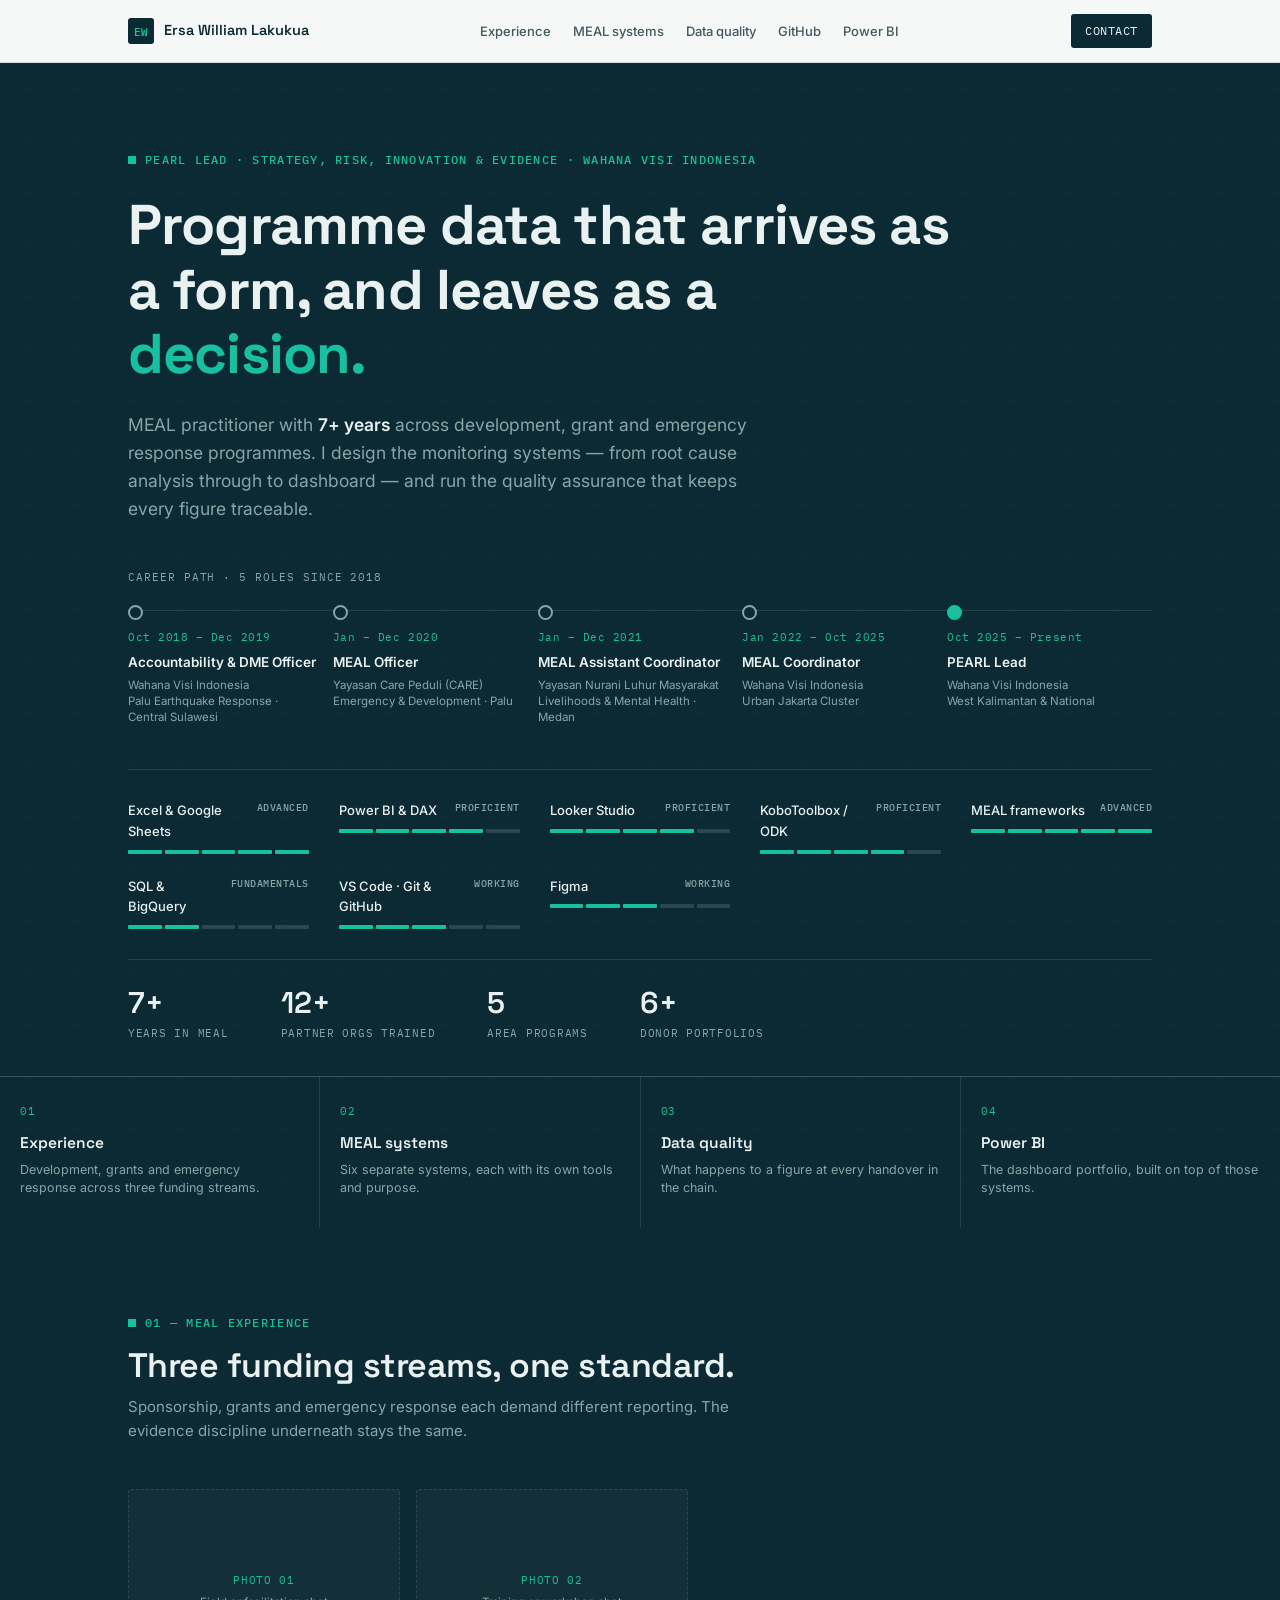
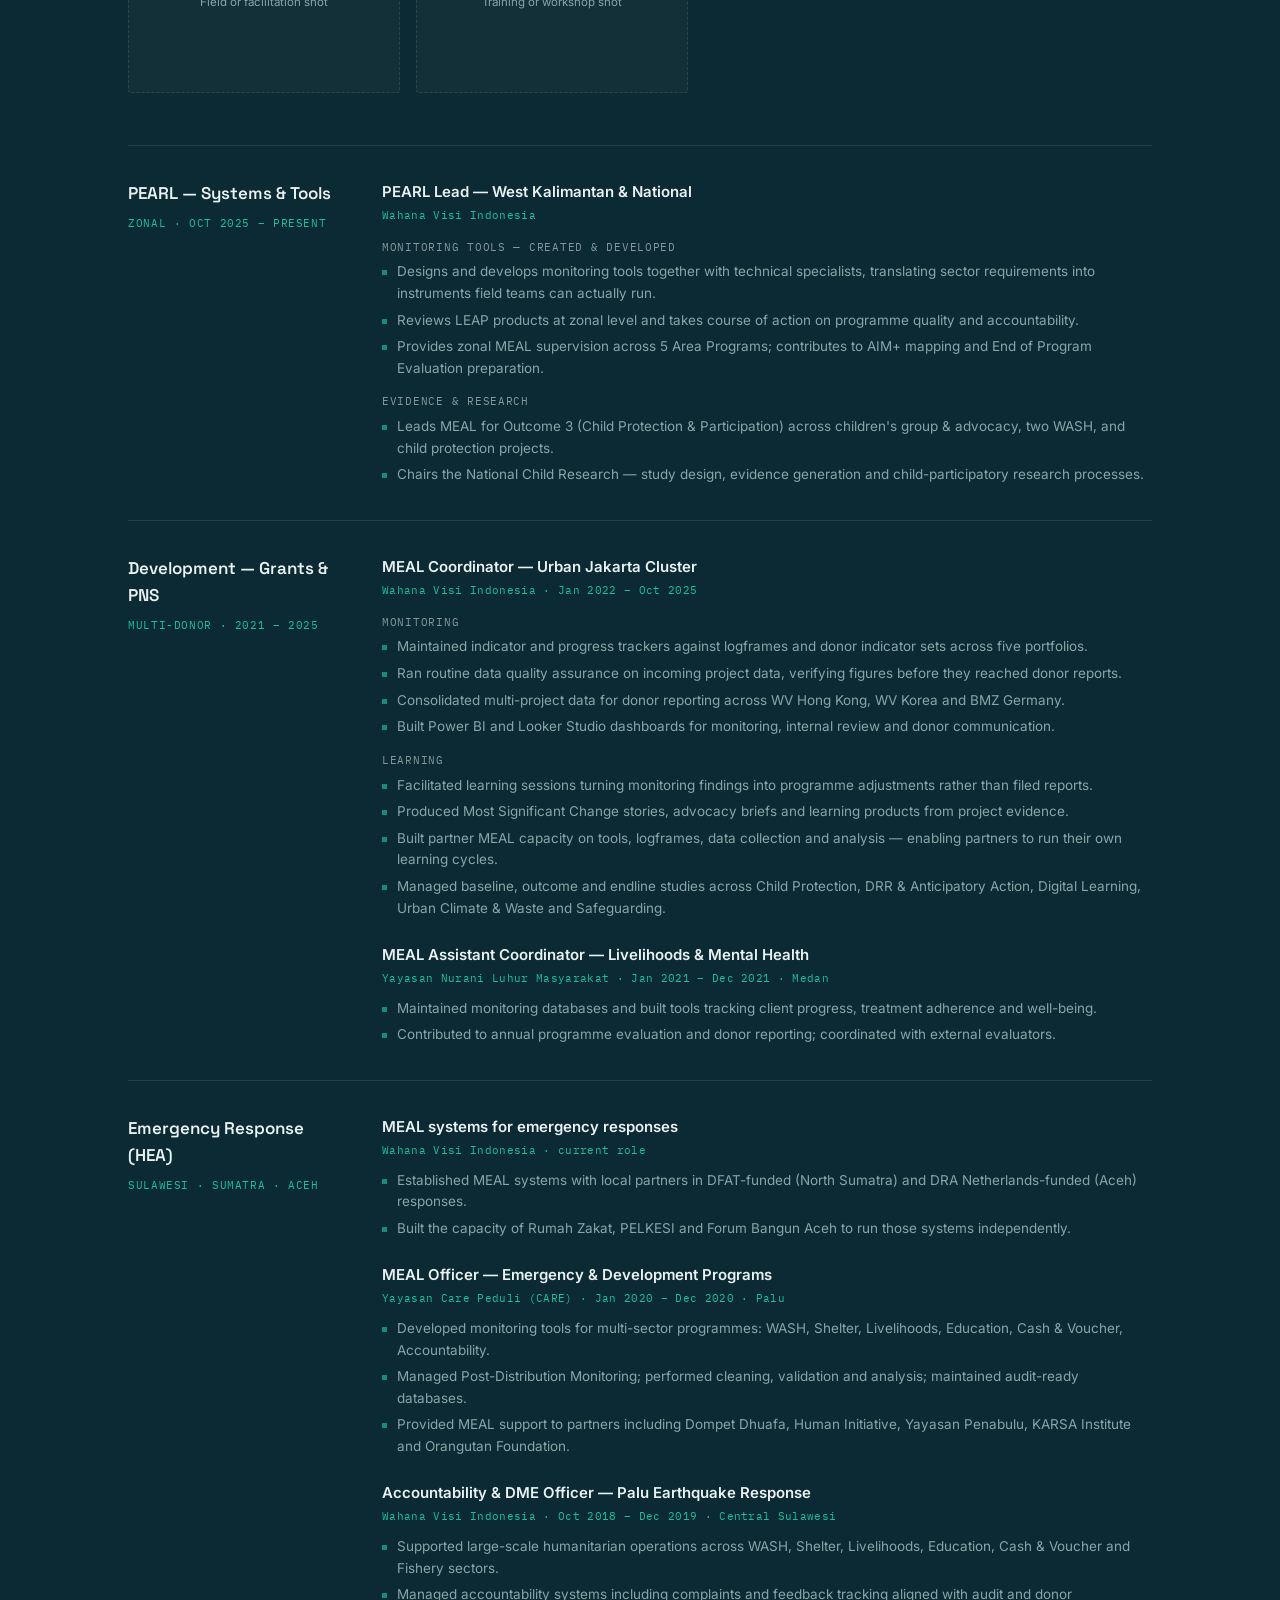
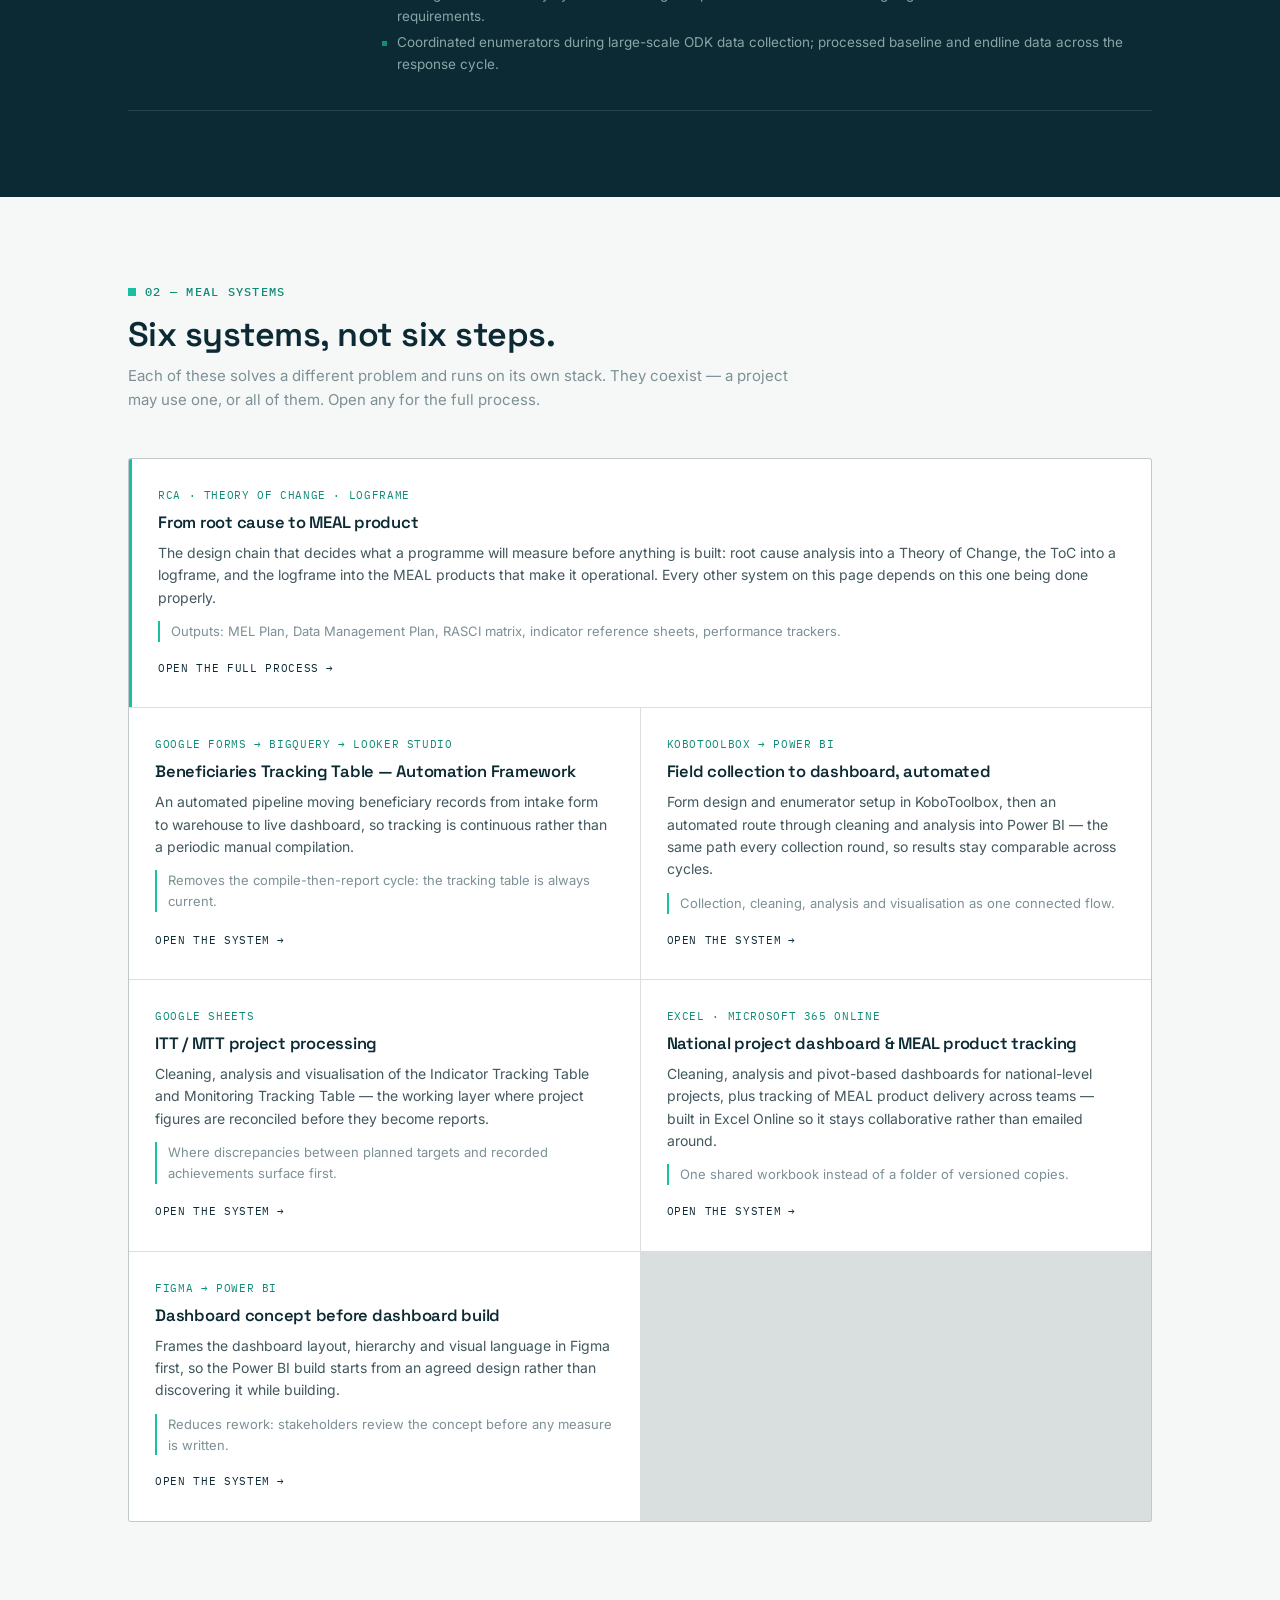
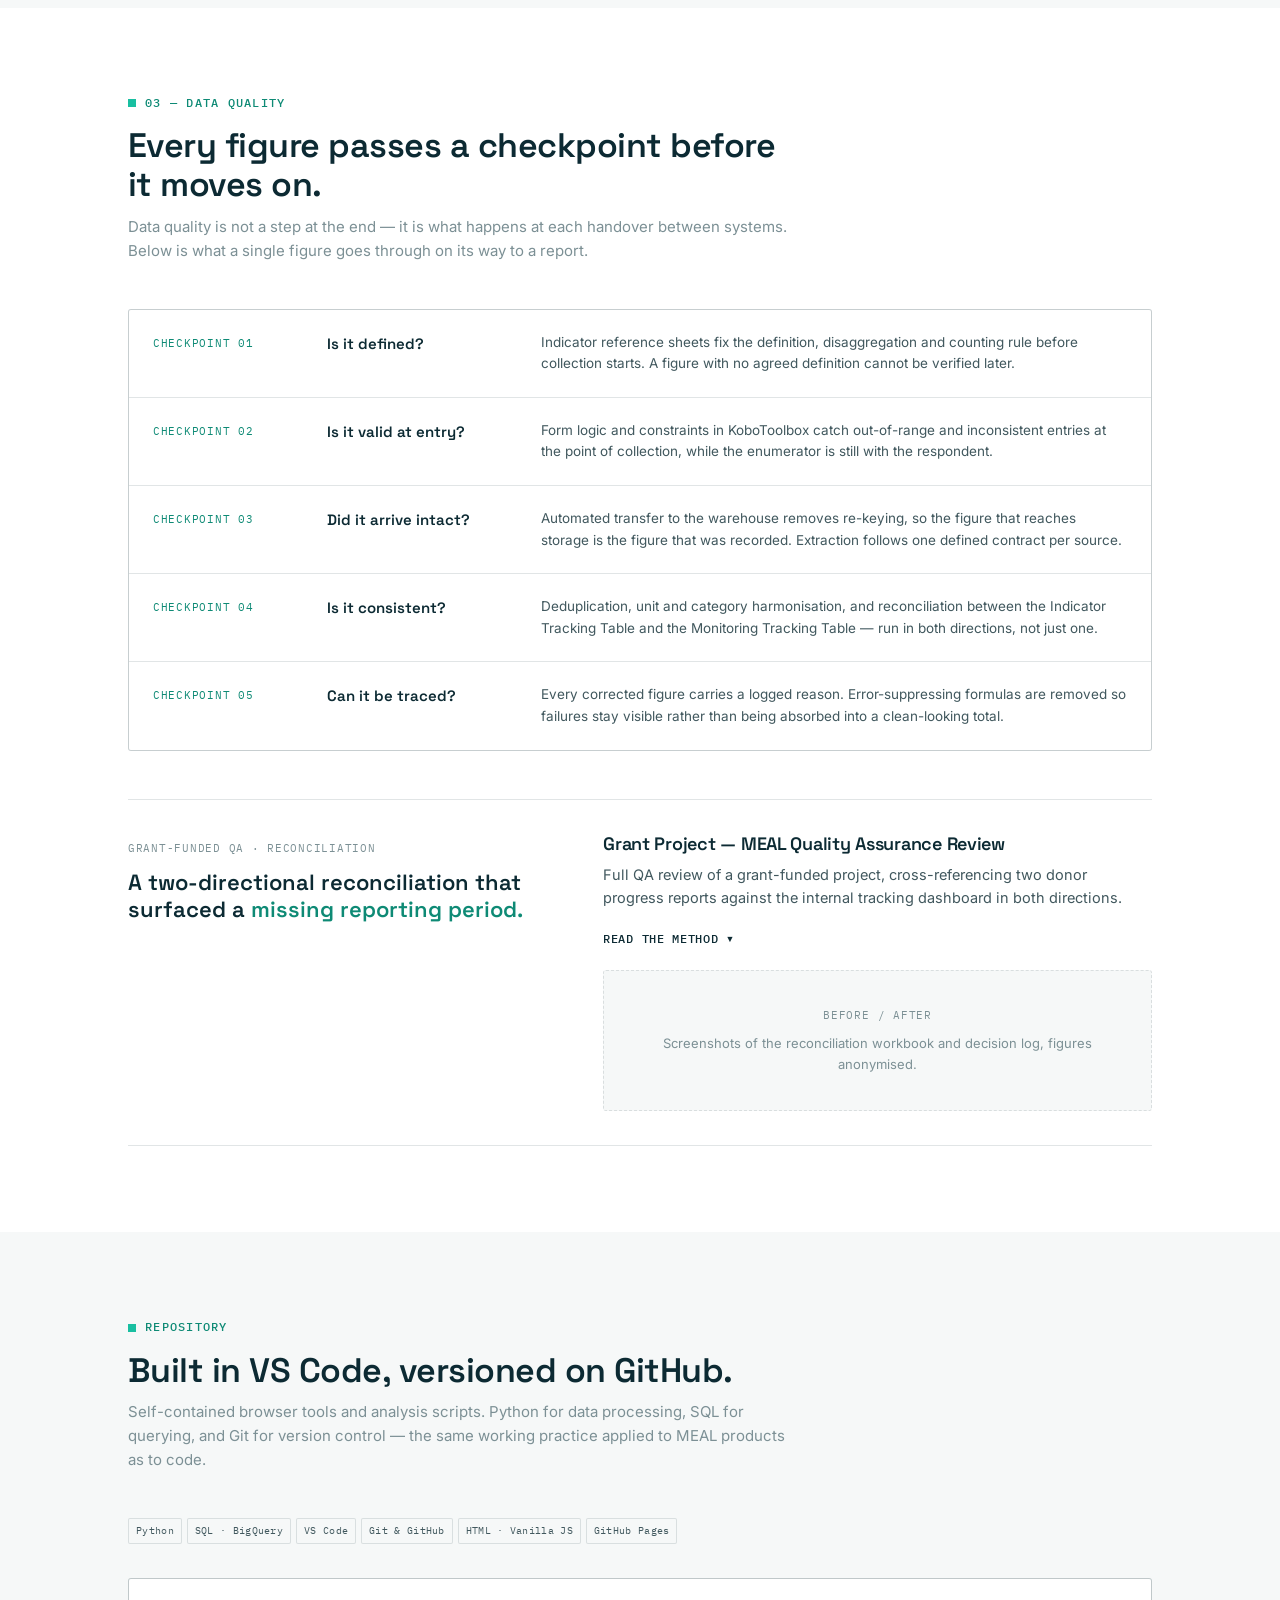
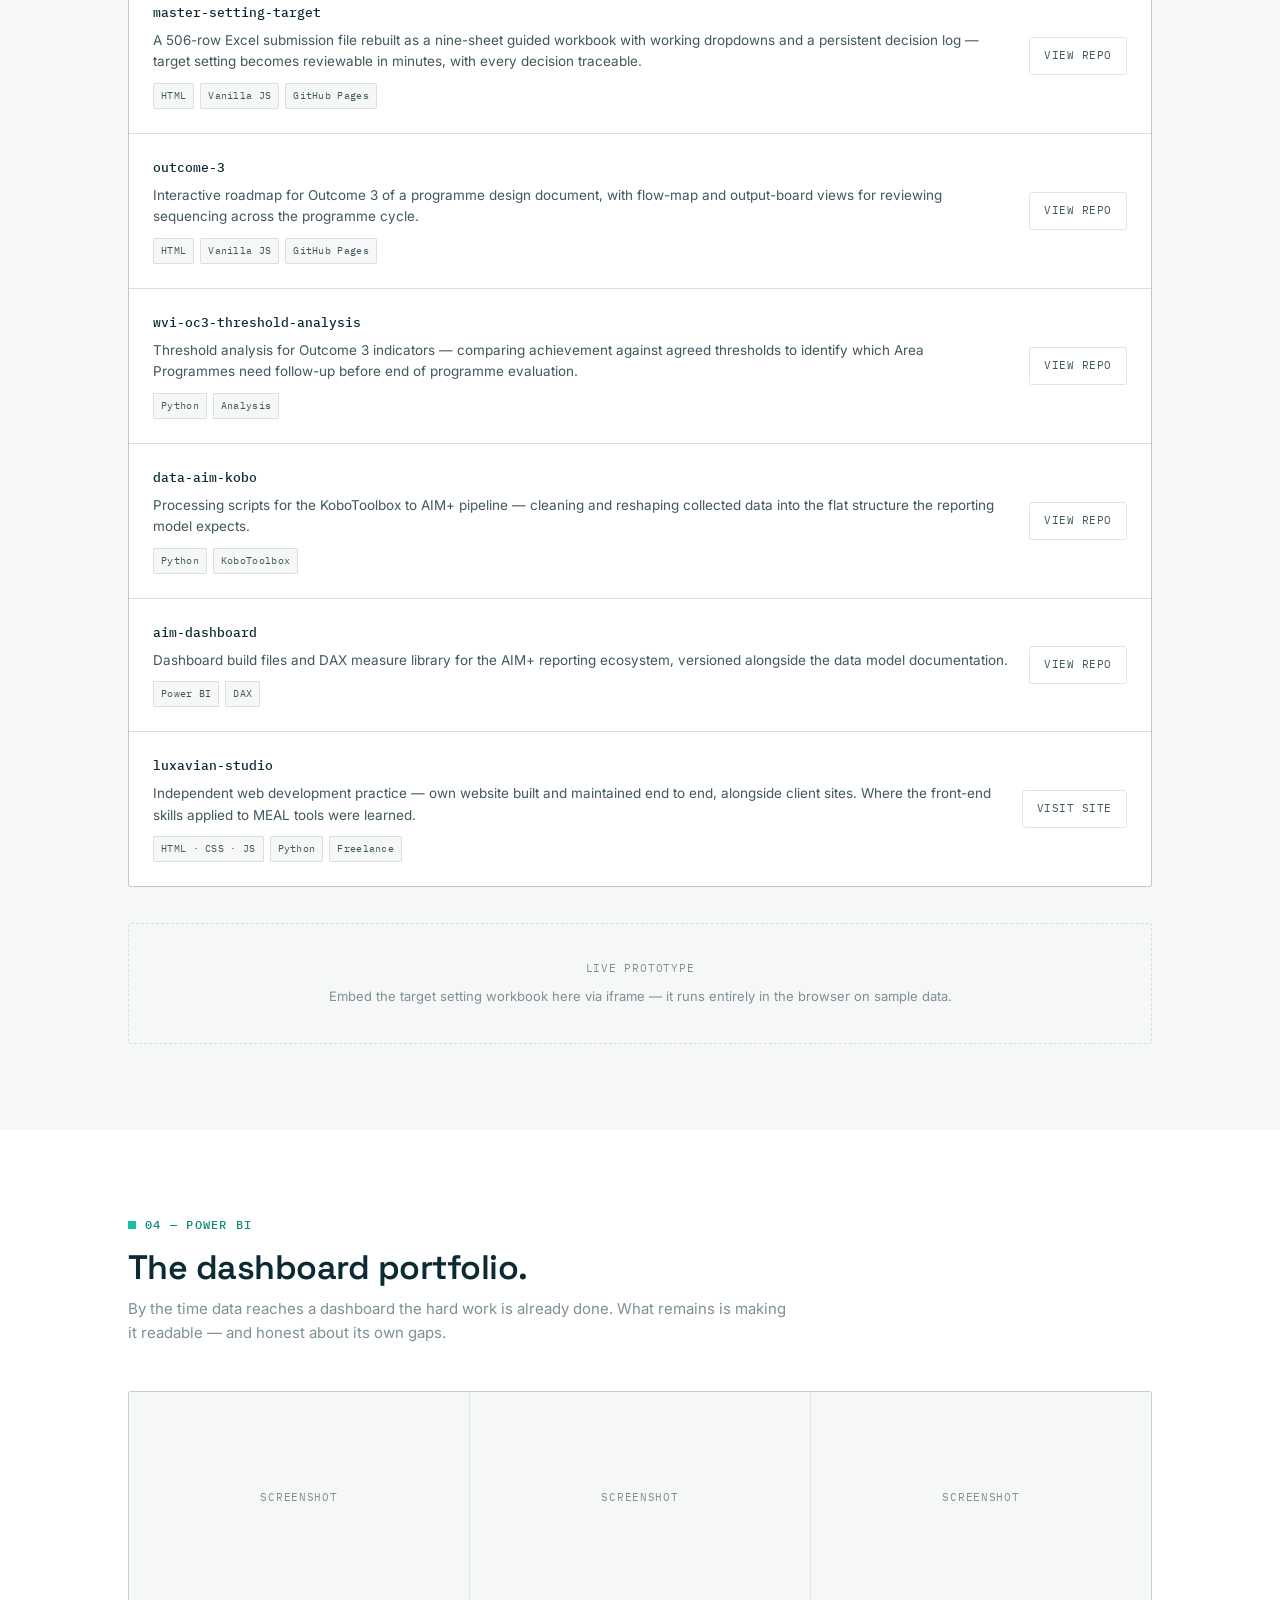
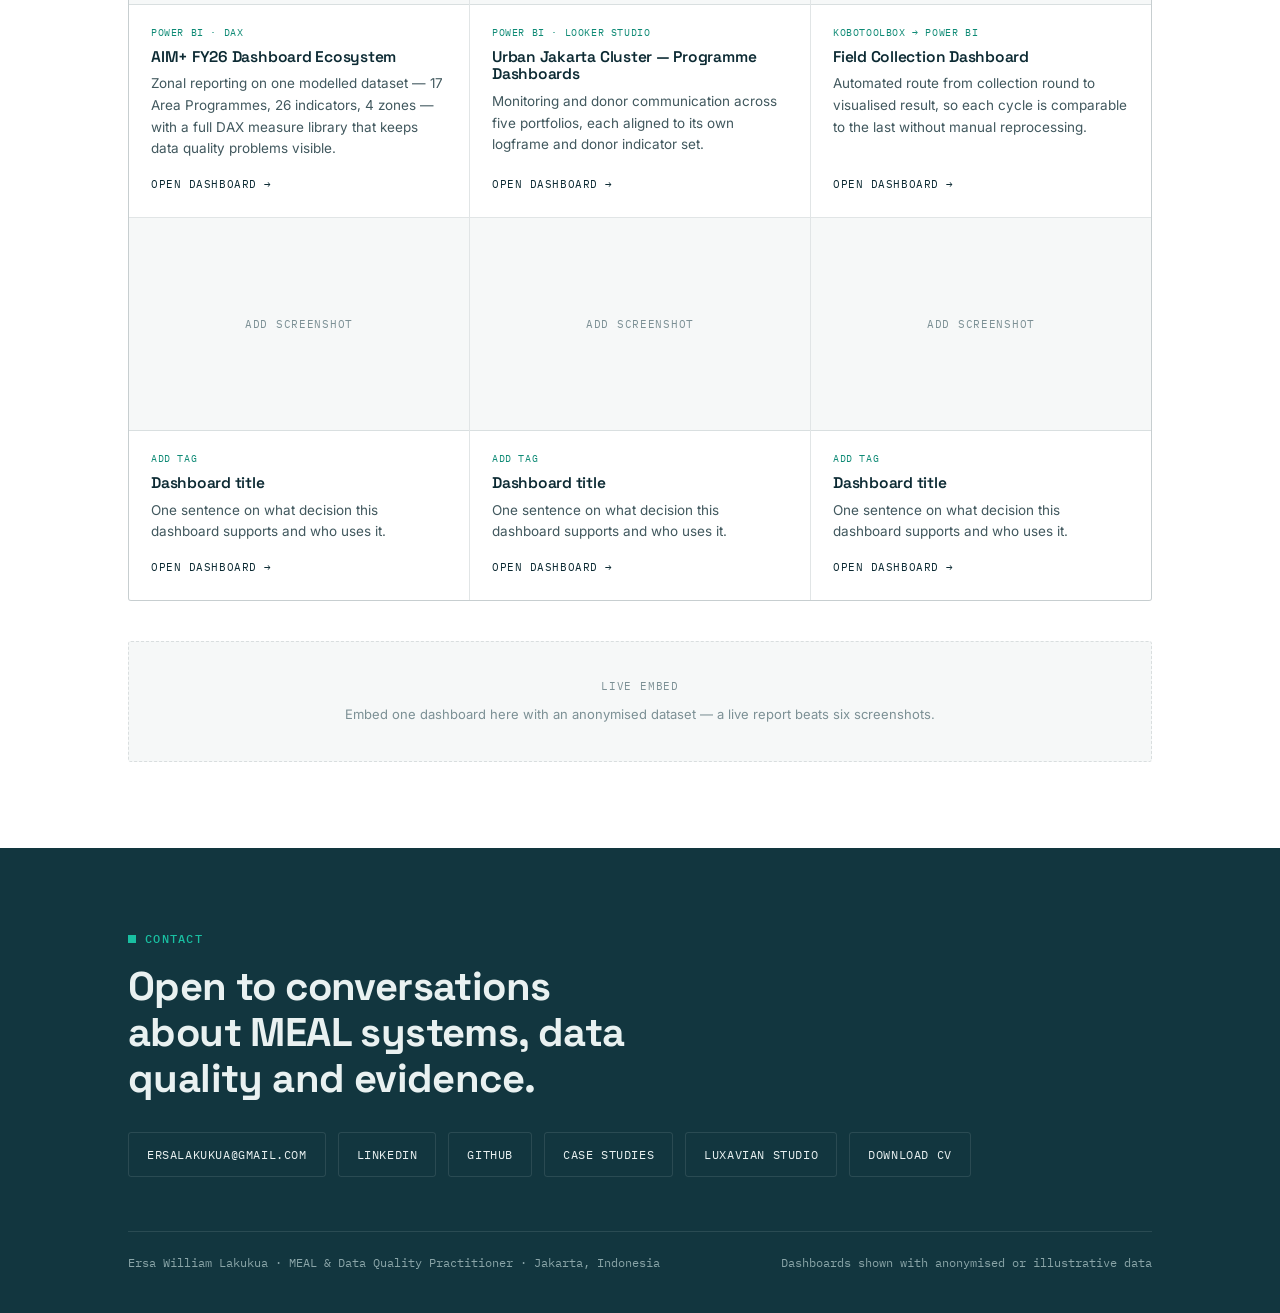
==== index.html @ 18d3bb77 "Add files via upload" ====
<!DOCTYPE html>
<html lang="en">
<head>
<meta charset="UTF-8">
<meta name="viewport" content="width=device-width, initial-scale=1.0">
<title>Ersa William Lakukua — MEAL &amp; Data Quality Practitioner</title>
<meta name="description" content="PEARL Lead at Wahana Visi Indonesia. MEAL systems, monitoring tools, data quality assurance and dashboards across development, grant and emergency response programmes.">
<link rel="preconnect" href="https://fonts.googleapis.com">
<link rel="preconnect" href="https://fonts.gstatic.com" crossorigin>
<link href="https://fonts.googleapis.com/css2?family=Space+Grotesk:wght@400;500;600;700&family=Inter:wght@400;500;600&family=IBM+Plex+Mono:wght@400;500&display=swap" rel="stylesheet">
<link rel="stylesheet" href="styles.css">
</head>
<body>

<nav>
  <div class="wrap">
    <div class="brand"><span class="brand-mark">EW</span> Ersa William Lakukua</div>
    <div class="nav-links">
      <a href="#experience">Experience</a>
      <a href="#systems">MEAL systems</a>
      <a href="#quality">Data quality</a>
      <a href="#github">GitHub</a>
      <a href="#powerbi">Power BI</a>
    </div>
    <a class="nav-cta" href="#contact">Contact</a>
  </div>
</nav>

<!-- ================= HERO ================= -->
<header class="hero">
  <div class="wrap">
    <div class="eyebrow">PEARL Lead · Strategy, Risk, Innovation &amp; Evidence · Wahana Visi Indonesia</div>
    <h1>Programme data that arrives as a form, and leaves as a <em>decision.</em></h1>
    <p class="lede">MEAL practitioner with <strong>7+ years</strong> across development, grant and emergency response programmes. I design the monitoring systems — from root cause analysis through to dashboard — and run the quality assurance that keeps every figure traceable.</p>

    <div class="tl-label">Career path · 5 roles since 2018</div>
    <div class="timeline">
      <div class="tl-node">
        <span class="tl-year">Oct 2018 – Dec 2019</span>
        <div class="tl-role">Accountability &amp; DME Officer</div>
        <div class="tl-org">Wahana Visi Indonesia<br>Palu Earthquake Response · Central Sulawesi</div>
      </div>
      <div class="tl-node">
        <span class="tl-year">Jan – Dec 2020</span>
        <div class="tl-role">MEAL Officer</div>
        <div class="tl-org">Yayasan Care Peduli (CARE)<br>Emergency &amp; Development · Palu</div>
      </div>
      <div class="tl-node">
        <span class="tl-year">Jan – Dec 2021</span>
        <div class="tl-role">MEAL Assistant Coordinator</div>
        <div class="tl-org">Yayasan Nurani Luhur Masyarakat<br>Livelihoods &amp; Mental Health · Medan</div>
      </div>
      <div class="tl-node">
        <span class="tl-year">Jan 2022 – Oct 2025</span>
        <div class="tl-role">MEAL Coordinator</div>
        <div class="tl-org">Wahana Visi Indonesia<br>Urban Jakarta Cluster</div>
      </div>
      <div class="tl-node now">
        <span class="tl-year">Oct 2025 – Present</span>
        <div class="tl-role">PEARL Lead</div>
        <div class="tl-org">Wahana Visi Indonesia<br>West Kalimantan &amp; National</div>
      </div>
    </div>

    <div class="skills">
      <div class="skill"><div class="sname">Excel &amp; Google Sheets <span class="slevel">Advanced</span></div><div class="bar"><span class="on"></span><span class="on"></span><span class="on"></span><span class="on"></span><span class="on"></span></div></div>
      <div class="skill"><div class="sname">Power BI &amp; DAX <span class="slevel">Proficient</span></div><div class="bar"><span class="on"></span><span class="on"></span><span class="on"></span><span class="on"></span><span></span></div></div>
      <div class="skill"><div class="sname">Looker Studio <span class="slevel">Proficient</span></div><div class="bar"><span class="on"></span><span class="on"></span><span class="on"></span><span class="on"></span><span></span></div></div>
      <div class="skill"><div class="sname">KoboToolbox / ODK <span class="slevel">Proficient</span></div><div class="bar"><span class="on"></span><span class="on"></span><span class="on"></span><span class="on"></span><span></span></div></div>
      <div class="skill"><div class="sname">MEAL frameworks <span class="slevel">Advanced</span></div><div class="bar"><span class="on"></span><span class="on"></span><span class="on"></span><span class="on"></span><span class="on"></span></div></div>
      <div class="skill"><div class="sname">SQL &amp; BigQuery <span class="slevel">Fundamentals</span></div><div class="bar"><span class="on"></span><span class="on"></span><span></span><span></span><span></span></div></div>
      <div class="skill"><div class="sname">VS Code · Git &amp; GitHub <span class="slevel">Working</span></div><div class="bar"><span class="on"></span><span class="on"></span><span class="on"></span><span></span><span></span></div></div>
      <div class="skill"><div class="sname">Figma <span class="slevel">Working</span></div><div class="bar"><span class="on"></span><span class="on"></span><span class="on"></span><span></span><span></span></div></div>
    </div>

    <div class="stats">
      <div class="stat"><span class="num">7+</span><span class="lab">Years in MEAL</span></div>
      <div class="stat"><span class="num">12+</span><span class="lab">Partner orgs trained</span></div>
      <div class="stat"><span class="num">5</span><span class="lab">Area Programs</span></div>
      <div class="stat"><span class="num">6+</span><span class="lab">Donor portfolios</span></div>
    </div>
  </div>

  <div class="cats">
    <a class="cat" href="#experience">
      <div class="cnum">01</div>
      <div class="ctitle">Experience</div>
      <div class="cdesc">Development, grants and emergency response across three funding streams.</div>
    </a>
    <a class="cat" href="#systems">
      <div class="cnum">02</div>
      <div class="ctitle">MEAL systems</div>
      <div class="cdesc">Six separate systems, each with its own tools and purpose.</div>
    </a>
    <a class="cat" href="#quality">
      <div class="cnum">03</div>
      <div class="ctitle">Data quality</div>
      <div class="cdesc">What happens to a figure at every handover in the chain.</div>
    </a>
    <a class="cat" href="#powerbi">
      <div class="cnum">04</div>
      <div class="ctitle">Power BI</div>
      <div class="cdesc">The dashboard portfolio, built on top of those systems.</div>
    </a>
  </div>
</header>

<!-- ================= 01 EXPERIENCE ================= -->
<section class="sec exp" id="experience">
  <div class="wrap">
    <div class="sec-head">
      <div class="eyebrow">01 — MEAL Experience</div>
      <h2>Three funding streams, one standard.</h2>
      <p>Sponsorship, grants and emergency response each demand different reporting. The evidence discipline underneath stays the same.</p>
    </div>

    <div class="photo-row">
      <div class="photo-frame">
        <!-- Replace with: <img src="photo-1.jpg" alt="Field monitoring visit"> -->
        <span class="pf-lab">Photo 01</span>
        <span class="pf-note">Field or facilitation shot</span>
      </div>
      <div class="photo-frame">
        <!-- Replace with: <img src="photo-2.jpg" alt="Training session with partners"> -->
        <span class="pf-lab">Photo 02</span>
        <span class="pf-note">Training or workshop shot</span>
      </div>
    </div>

    <div class="track">
      <div>
        <div class="tname">PEARL — Systems &amp; Tools</div>
        <div class="tmeta">Zonal · Oct 2025 – present</div>
      </div>
      <div class="items">
        <div class="item">
          <div class="irole">PEARL Lead — West Kalimantan &amp; National</div>
          <div class="iorg">Wahana Visi Indonesia</div>
          <div class="subhead">Monitoring tools — created &amp; developed</div>
          <ul>
            <li>Designs and develops monitoring tools together with technical specialists, translating sector requirements into instruments field teams can actually run.</li>
            <li>Reviews LEAP products at zonal level and takes course of action on programme quality and accountability.</li>
            <li>Provides zonal MEAL supervision across 5 Area Programs; contributes to AIM+ mapping and End of Program Evaluation preparation.</li>
          </ul>
          <div class="subhead">Evidence &amp; research</div>
          <ul>
            <li>Leads MEAL for Outcome 3 (Child Protection &amp; Participation) across children's group &amp; advocacy, two WASH, and child protection projects.</li>
            <li>Chairs the National Child Research — study design, evidence generation and child-participatory research processes.</li>
          </ul>
        </div>
      </div>
    </div>

    <div class="track">
      <div>
        <div class="tname">Development — Grants &amp; PNS</div>
        <div class="tmeta">Multi-donor · 2021 – 2025</div>
      </div>
      <div class="items">
        <div class="item">
          <div class="irole">MEAL Coordinator — Urban Jakarta Cluster</div>
          <div class="iorg">Wahana Visi Indonesia · Jan 2022 – Oct 2025</div>
          <div class="subhead">Monitoring</div>
          <ul>
            <li>Maintained indicator and progress trackers against logframes and donor indicator sets across five portfolios.</li>
            <li>Ran routine data quality assurance on incoming project data, verifying figures before they reached donor reports.</li>
            <li>Consolidated multi-project data for donor reporting across WV Hong Kong, WV Korea and BMZ Germany.</li>
            <li>Built Power BI and Looker Studio dashboards for monitoring, internal review and donor communication.</li>
          </ul>
          <div class="subhead">Learning</div>
          <ul>
            <li>Facilitated learning sessions turning monitoring findings into programme adjustments rather than filed reports.</li>
            <li>Produced Most Significant Change stories, advocacy briefs and learning products from project evidence.</li>
            <li>Built partner MEAL capacity on tools, logframes, data collection and analysis — enabling partners to run their own learning cycles.</li>
            <li>Managed baseline, outcome and endline studies across Child Protection, DRR &amp; Anticipatory Action, Digital Learning, Urban Climate &amp; Waste and Safeguarding.</li>
          </ul>
        </div>
        <div class="item">
          <div class="irole">MEAL Assistant Coordinator — Livelihoods &amp; Mental Health</div>
          <div class="iorg">Yayasan Nurani Luhur Masyarakat · Jan 2021 – Dec 2021 · Medan</div>
          <ul>
            <li>Maintained monitoring databases and built tools tracking client progress, treatment adherence and well-being.</li>
            <li>Contributed to annual programme evaluation and donor reporting; coordinated with external evaluators.</li>
          </ul>
        </div>
      </div>
    </div>

    <div class="track">
      <div>
        <div class="tname">Emergency Response (HEA)</div>
        <div class="tmeta">Sulawesi · Sumatra · Aceh</div>
      </div>
      <div class="items">
        <div class="item">
          <div class="irole">MEAL systems for emergency responses</div>
          <div class="iorg">Wahana Visi Indonesia · current role</div>
          <ul>
            <li>Established MEAL systems with local partners in DFAT-funded (North Sumatra) and DRA Netherlands-funded (Aceh) responses.</li>
            <li>Built the capacity of Rumah Zakat, PELKESI and Forum Bangun Aceh to run those systems independently.</li>
          </ul>
        </div>
        <div class="item">
          <div class="irole">MEAL Officer — Emergency &amp; Development Programs</div>
          <div class="iorg">Yayasan Care Peduli (CARE) · Jan 2020 – Dec 2020 · Palu</div>
          <ul>
            <li>Developed monitoring tools for multi-sector programmes: WASH, Shelter, Livelihoods, Education, Cash &amp; Voucher, Accountability.</li>
            <li>Managed Post-Distribution Monitoring; performed cleaning, validation and analysis; maintained audit-ready databases.</li>
            <li>Provided MEAL support to partners including Dompet Dhuafa, Human Initiative, Yayasan Penabulu, KARSA Institute and Orangutan Foundation.</li>
          </ul>
        </div>
        <div class="item">
          <div class="irole">Accountability &amp; DME Officer — Palu Earthquake Response</div>
          <div class="iorg">Wahana Visi Indonesia · Oct 2018 – Dec 2019 · Central Sulawesi</div>
          <ul>
            <li>Supported large-scale humanitarian operations across WASH, Shelter, Livelihoods, Education, Cash &amp; Voucher and Fishery sectors.</li>
            <li>Managed accountability systems including complaints and feedback tracking aligned with audit and donor requirements.</li>
            <li>Coordinated enumerators during large-scale ODK data collection; processed baseline and endline data across the response cycle.</li>
          </ul>
        </div>
      </div>
    </div>
  </div>
</section>

<!-- ================= 02 MEAL SYSTEMS ================= -->
<section class="sec" id="systems">
  <div class="wrap">
    <div class="sec-head">
      <div class="eyebrow">02 — MEAL Systems</div>
      <h2>Six systems, not six steps.</h2>
      <p>Each of these solves a different problem and runs on its own stack. They coexist — a project may use one, or all of them. Open any for the full process.</p>
    </div>

    <div class="sgrid">

      <div class="scard feature">
        <div class="stack">RCA · Theory of Change · Logframe</div>
        <h3>From root cause to MEAL product</h3>
        <p>The design chain that decides what a programme will measure before anything is built: root cause analysis into a Theory of Change, the ToC into a logframe, and the logframe into the MEAL products that make it operational. Every other system on this page depends on this one being done properly.</p>
        <div class="out">Outputs: MEL Plan, Data Management Plan, RASCI matrix, indicator reference sheets, performance trackers.</div>
        <a class="go" href="flow-rca-toc-logframe.html">Open the full process <span class="arw">→</span></a>
      </div>

      <div class="scard">
        <div class="stack">Google Forms → BigQuery → Looker Studio</div>
        <h3>Beneficiaries Tracking Table — Automation Framework</h3>
        <p>An automated pipeline moving beneficiary records from intake form to warehouse to live dashboard, so tracking is continuous rather than a periodic manual compilation.</p>
        <div class="out">Removes the compile-then-report cycle: the tracking table is always current.</div>
        <a class="go" href="system-beneficiaries-tracking.html">Open the system <span class="arw">→</span></a>
      </div>

      <div class="scard">
        <div class="stack">KoboToolbox → Power BI</div>
        <h3>Field collection to dashboard, automated</h3>
        <p>Form design and enumerator setup in KoboToolbox, then an automated route through cleaning and analysis into Power BI — the same path every collection round, so results stay comparable across cycles.</p>
        <div class="out">Collection, cleaning, analysis and visualisation as one connected flow.</div>
        <a class="go" href="system-kobo-to-powerbi.html">Open the system <span class="arw">→</span></a>
      </div>

      <div class="scard">
        <div class="stack">Google Sheets</div>
        <h3>ITT / MTT project processing</h3>
        <p>Cleaning, analysis and visualisation of the Indicator Tracking Table and Monitoring Tracking Table — the working layer where project figures are reconciled before they become reports.</p>
        <div class="out">Where discrepancies between planned targets and recorded achievements surface first.</div>
        <a class="go" href="system-sheets-itt-mtt.html">Open the system <span class="arw">→</span></a>
      </div>

      <div class="scard">
        <div class="stack">Excel · Microsoft 365 Online</div>
        <h3>National project dashboard &amp; MEAL product tracking</h3>
        <p>Cleaning, analysis and pivot-based dashboards for national-level projects, plus tracking of MEAL product delivery across teams — built in Excel Online so it stays collaborative rather than emailed around.</p>
        <div class="out">One shared workbook instead of a folder of versioned copies.</div>
        <a class="go" href="system-excel-national.html">Open the system <span class="arw">→</span></a>
      </div>

      <div class="scard">
        <div class="stack">Figma → Power BI</div>
        <h3>Dashboard concept before dashboard build</h3>
        <p>Frames the dashboard layout, hierarchy and visual language in Figma first, so the Power BI build starts from an agreed design rather than discovering it while building.</p>
        <div class="out">Reduces rework: stakeholders review the concept before any measure is written.</div>
        <a class="go" href="system-figma-powerbi.html">Open the system <span class="arw">→</span></a>
      </div>

    </div>
  </div>
</section>

<!-- ================= 03 DATA QUALITY ================= -->
<section class="sec white" id="quality">
  <div class="wrap">
    <div class="sec-head">
      <div class="eyebrow">03 — Data Quality</div>
      <h2>Every figure passes a checkpoint before it moves on.</h2>
      <p>Data quality is not a step at the end — it is what happens at each handover between systems. Below is what a single figure goes through on its way to a report.</p>
    </div>

    <div class="gates">
      <div class="gate">
        <div class="gstage">Checkpoint 01</div>
        <div class="gcheck">Is it defined?</div>
        <div class="gdesc">Indicator reference sheets fix the definition, disaggregation and counting rule before collection starts. A figure with no agreed definition cannot be verified later.</div>
      </div>
      <div class="gate">
        <div class="gstage">Checkpoint 02</div>
        <div class="gcheck">Is it valid at entry?</div>
        <div class="gdesc">Form logic and constraints in KoboToolbox catch out-of-range and inconsistent entries at the point of collection, while the enumerator is still with the respondent.</div>
      </div>
      <div class="gate">
        <div class="gstage">Checkpoint 03</div>
        <div class="gcheck">Did it arrive intact?</div>
        <div class="gdesc">Automated transfer to the warehouse removes re-keying, so the figure that reaches storage is the figure that was recorded. Extraction follows one defined contract per source.</div>
      </div>
      <div class="gate">
        <div class="gstage">Checkpoint 04</div>
        <div class="gcheck">Is it consistent?</div>
        <div class="gdesc">Deduplication, unit and category harmonisation, and reconciliation between the Indicator Tracking Table and the Monitoring Tracking Table — run in both directions, not just one.</div>
      </div>
      <div class="gate">
        <div class="gstage">Checkpoint 05</div>
        <div class="gcheck">Can it be traced?</div>
        <div class="gdesc">Every corrected figure carries a logged reason. Error-suppressing formulas are removed so failures stay visible rather than being absorbed into a clean-looking total.</div>
      </div>
    </div>

    <article class="case">
      <div>
        <span class="tag">Grant-funded QA · Reconciliation</span>
        <div class="lead-result">A two-directional reconciliation that surfaced a <b>missing reporting period.</b></div>
      </div>
      <div>
        <h3>Grant Project — MEAL Quality Assurance Review</h3>
        <p class="sum">Full QA review of a grant-funded project, cross-referencing two donor progress reports against the internal tracking dashboard in both directions.</p>
        <button class="tog" aria-expanded="false">Read the method <span class="chev">▼</span></button>
        <div class="det">
          <div class="det-in">
            <div class="drow"><span class="k">Problem</span><span>Donor-facing reports and the internal tracking dashboard did not agree, with no record of which figure was authoritative.</span></div>
            <div class="drow"><span class="k">Method</span><span>Reconciled the Indicator Tracking Table against the Monitoring Tracking Table in both directions, built a cross-reference workbook against both donor reports, and logged every discrepancy with a decision trail.</span></div>
            <div class="drow"><span class="k">Result</span><span>A missing period of achievements and a set of suspected transcription errors identified, a corrected dashboard delivered, and a QA process other projects can reuse.</span></div>
          </div>
        </div>
        <div class="embed-slot">
          <div class="es-lab">Before / after</div>
          <div class="es-note">Screenshots of the reconciliation workbook and decision log, figures anonymised.</div>
        </div>
      </div>
    </article>
  </div>
</section>

<!-- ================= GITHUB ================= -->
<section class="sec" id="github">
  <div class="wrap">
    <div class="sec-head">
      <div class="eyebrow">Repository</div>
      <h2>Built in VS Code, versioned on GitHub.</h2>
      <p>Self-contained browser tools and analysis scripts. Python for data processing, SQL for querying, and Git for version control — the same working practice applied to MEAL products as to code.</p>
    </div>

    <div class="chips" style="margin-bottom:34px;">
      <span class="chip">Python</span>
      <span class="chip">SQL · BigQuery</span>
      <span class="chip">VS Code</span>
      <span class="chip">Git &amp; GitHub</span>
      <span class="chip">HTML · Vanilla JS</span>
      <span class="chip">GitHub Pages</span>
    </div>

    <div class="repos">
      <div class="repo">
        <div>
          <div class="rname">master-setting-target</div>
          <div class="rdesc">A 506-row Excel submission file rebuilt as a nine-sheet guided workbook with working dropdowns and a persistent decision log — target setting becomes reviewable in minutes, with every decision traceable.</div>
          <div class="rmeta"><span class="chip">HTML</span><span class="chip">Vanilla JS</span><span class="chip">GitHub Pages</span></div>
        </div>
        <a class="rlink" href="#" target="_blank" rel="noopener">View repo</a>
      </div>
      <div class="repo">
        <div>
          <div class="rname">outcome-3</div>
          <div class="rdesc">Interactive roadmap for Outcome 3 of a programme design document, with flow-map and output-board views for reviewing sequencing across the programme cycle.</div>
          <div class="rmeta"><span class="chip">HTML</span><span class="chip">Vanilla JS</span><span class="chip">GitHub Pages</span></div>
        </div>
        <a class="rlink" href="#" target="_blank" rel="noopener">View repo</a>
      </div>
      <div class="repo">
        <div>
          <div class="rname">wvi-oc3-threshold-analysis</div>
          <div class="rdesc">Threshold analysis for Outcome 3 indicators — comparing achievement against agreed thresholds to identify which Area Programmes need follow-up before end of programme evaluation.</div>
          <div class="rmeta"><span class="chip">Python</span><span class="chip">Analysis</span></div>
        </div>
        <a class="rlink" href="#" target="_blank" rel="noopener">View repo</a>
      </div>
      <div class="repo">
        <div>
          <div class="rname">data-aim-kobo</div>
          <div class="rdesc">Processing scripts for the KoboToolbox to AIM+ pipeline — cleaning and reshaping collected data into the flat structure the reporting model expects.</div>
          <div class="rmeta"><span class="chip">Python</span><span class="chip">KoboToolbox</span></div>
        </div>
        <a class="rlink" href="#" target="_blank" rel="noopener">View repo</a>
      </div>
      <div class="repo">
        <div>
          <div class="rname">aim-dashboard</div>
          <div class="rdesc">Dashboard build files and DAX measure library for the AIM+ reporting ecosystem, versioned alongside the data model documentation.</div>
          <div class="rmeta"><span class="chip">Power BI</span><span class="chip">DAX</span></div>
        </div>
        <a class="rlink" href="#" target="_blank" rel="noopener">View repo</a>
      </div>
      <div class="repo">
        <div>
          <div class="rname">luxavian-studio</div>
          <div class="rdesc">Independent web development practice — own website built and maintained end to end, alongside client sites. Where the front-end skills applied to MEAL tools were learned.</div>
          <div class="rmeta"><span class="chip">HTML · CSS · JS</span><span class="chip">Python</span><span class="chip">Freelance</span></div>
        </div>
        <a class="rlink" href="https://luxavian.it.com/" target="_blank" rel="noopener">Visit site</a>
      </div>
    </div>

    <div class="embed-slot">
      <div class="es-lab">Live prototype</div>
      <div class="es-note">Embed the target setting workbook here via iframe — it runs entirely in the browser on sample data.</div>
    </div>
  </div>
</section>

<!-- ================= 04 POWER BI ================= -->
<section class="sec white" id="powerbi">
  <div class="wrap">
    <div class="sec-head">
      <div class="eyebrow">04 — Power BI</div>
      <h2>The dashboard portfolio.</h2>
      <p>By the time data reaches a dashboard the hard work is already done. What remains is making it readable — and honest about its own gaps.</p>
    </div>

    <div class="dgrid">

      <div class="dcard">
        <div class="dthumb"><!-- <img src="db-aimplus.png" alt="AIM+ dashboard"> --><span class="ph">Screenshot</span></div>
        <div class="dbody">
          <div class="dtag">Power BI · DAX</div>
          <h3>AIM+ FY26 Dashboard Ecosystem</h3>
          <p>Zonal reporting on one modelled dataset — 17 Area Programmes, 26 indicators, 4 zones — with a full DAX measure library that keeps data quality problems visible.</p>
          <a class="dlink" href="#" target="_blank" rel="noopener">Open dashboard →</a>
        </div>
      </div>

      <div class="dcard">
        <div class="dthumb"><!-- <img src="db-urban.png" alt="Urban Jakarta dashboard"> --><span class="ph">Screenshot</span></div>
        <div class="dbody">
          <div class="dtag">Power BI · Looker Studio</div>
          <h3>Urban Jakarta Cluster — Programme Dashboards</h3>
          <p>Monitoring and donor communication across five portfolios, each aligned to its own logframe and donor indicator set.</p>
          <a class="dlink" href="#" target="_blank" rel="noopener">Open dashboard →</a>
        </div>
      </div>

      <div class="dcard">
        <div class="dthumb"><!-- <img src="db-kobo.png" alt="Kobo dashboard"> --><span class="ph">Screenshot</span></div>
        <div class="dbody">
          <div class="dtag">KoboToolbox → Power BI</div>
          <h3>Field Collection Dashboard</h3>
          <p>Automated route from collection round to visualised result, so each cycle is comparable to the last without manual reprocessing.</p>
          <a class="dlink" href="#" target="_blank" rel="noopener">Open dashboard →</a>
        </div>
      </div>

      <div class="dcard">
        <div class="dthumb"><span class="ph">Add screenshot</span></div>
        <div class="dbody">
          <div class="dtag">Add tag</div>
          <h3>Dashboard title</h3>
          <p>One sentence on what decision this dashboard supports and who uses it.</p>
          <a class="dlink" href="#" target="_blank" rel="noopener">Open dashboard →</a>
        </div>
      </div>

      <div class="dcard">
        <div class="dthumb"><span class="ph">Add screenshot</span></div>
        <div class="dbody">
          <div class="dtag">Add tag</div>
          <h3>Dashboard title</h3>
          <p>One sentence on what decision this dashboard supports and who uses it.</p>
          <a class="dlink" href="#" target="_blank" rel="noopener">Open dashboard →</a>
        </div>
      </div>

      <div class="dcard">
        <div class="dthumb"><span class="ph">Add screenshot</span></div>
        <div class="dbody">
          <div class="dtag">Add tag</div>
          <h3>Dashboard title</h3>
          <p>One sentence on what decision this dashboard supports and who uses it.</p>
          <a class="dlink" href="#" target="_blank" rel="noopener">Open dashboard →</a>
        </div>
      </div>

    </div>

    <div class="embed-slot">
      <div class="es-lab">Live embed</div>
      <div class="es-note">Embed one dashboard here with an anonymised dataset — a live report beats six screenshots.</div>
    </div>
  </div>
</section>

<!-- ================= CONTACT ================= -->
<footer id="contact">
  <div class="wrap">
    <div class="eyebrow">Contact</div>
    <h2>Open to conversations about MEAL systems, data quality and evidence.</h2>
    <div class="clinks">
      <a href="mailto:ersalakukua@gmail.com">ersalakukua@gmail.com</a>
      <a href="https://linkedin.com/in/ersa-lakukua" target="_blank" rel="noopener">LinkedIn</a>
      <a href="#" target="_blank" rel="noopener">GitHub</a>
      <a href="#" target="_blank" rel="noopener">Case studies</a>
      <a href="https://luxavian.it.com/" target="_blank" rel="noopener">Luxavian Studio</a>
      <a href="#" target="_blank" rel="noopener">Download CV</a>
    </div>
    <div class="fine">
      <span>Ersa William Lakukua · MEAL &amp; Data Quality Practitioner · Jakarta, Indonesia</span>
      <span>Dashboards shown with anonymised or illustrative data</span>
    </div>
  </div>
</footer>

<script>
  document.querySelectorAll('.tog').forEach(function(btn){
    var det = btn.nextElementSibling;
    var label = btn.childNodes[0];
    btn.addEventListener('click', function(){
      var open = btn.getAttribute('aria-expanded') === 'true';
      btn.setAttribute('aria-expanded', String(!open));
      det.style.maxHeight = open ? null : det.scrollHeight + 'px';
      label.textContent = open ? 'Read the method ' : 'Hide the method ';
    });
  });
</script>

</body>
</html>
---- styles.css ----
/* ===========================================================
   Ersa William Lakukua — portfolio
   Shared stylesheet
   =========================================================== */

:root{
  --ink:#0C2A33;
  --ink-mid:#12363F;
  --ink-soft:#0F313B;
  --teal:#19BFA1;
  --teal-deep:#0E8A75;
  --paper:#F6F8F8;
  --paper-2:#FFFFFF;
  --on-ink:#E9F1F1;
  --on-ink-dim:#8AA5A8;
  --slate:#41585E;
  --slate-soft:#7C9095;
  --line-dark:rgba(255,255,255,0.10);
  --line-light:rgba(12,42,51,0.12);
  --r:3px;
}
*{margin:0;padding:0;box-sizing:border-box;}
html{scroll-behavior:smooth; scroll-padding-top:70px;}
body{font-family:'Inter',system-ui,sans-serif; background:var(--paper); color:var(--slate); line-height:1.6; -webkit-font-smoothing:antialiased;}
h1,h2,h3,h4{font-family:'Space Grotesk',sans-serif; color:var(--ink); letter-spacing:-0.015em; line-height:1.15;}
a{color:inherit; text-decoration:none;}
.wrap{max-width:1080px; margin:0 auto; padding:0 28px;}
.narrow{max-width:820px;}
.eyebrow{font-family:'IBM Plex Mono',monospace; font-size:11.5px; letter-spacing:.11em; text-transform:uppercase; font-weight:500; display:flex; align-items:center; gap:9px;}
.eyebrow::before{content:''; width:8px; height:8px; background:var(--teal); flex:none;}
.mono{font-family:'IBM Plex Mono',monospace;}

/* ---------- NAV ---------- */
nav{position:sticky; top:0; z-index:60; background:rgba(246,248,248,.92); backdrop-filter:blur(10px); border-bottom:1px solid var(--line-light);}
nav .wrap{display:flex; align-items:center; justify-content:space-between; height:62px;}
.brand{display:flex; align-items:center; gap:10px; font-family:'Space Grotesk'; font-weight:600; color:var(--ink); font-size:14.5px;}
.brand-mark{width:26px;height:26px;background:var(--ink);color:var(--teal);display:flex;align-items:center;justify-content:center;font-family:'IBM Plex Mono';font-size:10.5px;border-radius:var(--r);}
.nav-links{display:flex; gap:22px; font-size:13px; font-weight:500;}
.nav-links a{color:var(--slate);} .nav-links a:hover{color:var(--teal-deep);}
.nav-cta{font-family:'IBM Plex Mono'; font-size:11.5px; text-transform:uppercase; letter-spacing:.05em; padding:8px 14px; background:var(--ink); color:var(--on-ink); border-radius:var(--r);}
.nav-cta:hover{background:var(--teal-deep);}
@media(max-width:900px){.nav-links{display:none;}}

/* ---------- HERO ---------- */
.hero{background:var(--ink); color:var(--on-ink); padding:88px 0 0; position:relative; overflow:hidden;}
.hero::after{content:''; position:absolute; inset:0; background-image:radial-gradient(var(--teal) 1px, transparent 1px); background-size:52px 52px; opacity:.07; pointer-events:none;}
.hero .wrap{position:relative; z-index:1;}
.hero .eyebrow{color:var(--teal); margin-bottom:24px;}
.hero h1{font-size:clamp(33px,5.4vw,56px); font-weight:700; color:var(--on-ink); max-width:830px; margin-bottom:24px;}
.hero h1 em{font-style:normal; color:var(--teal);}
.hero .lede{font-size:17.5px; color:var(--on-ink-dim); max-width:620px; margin-bottom:46px;}
.hero .lede strong{color:var(--on-ink); font-weight:600;}

/* ---------- CAREER TIMELINE ---------- */
.tl-label{font-family:'IBM Plex Mono'; font-size:10.5px; text-transform:uppercase; letter-spacing:.09em; color:var(--on-ink-dim); margin-bottom:20px;}
.timeline{display:grid; grid-template-columns:repeat(5,1fr); gap:0; margin-bottom:44px; position:relative;}
.timeline::before{content:''; position:absolute; left:0; right:0; top:5px; height:1px; background:var(--line-dark);}
.tl-node{position:relative; padding:24px 16px 0 0;}
.tl-node::before{content:''; position:absolute; left:0; top:0; width:11px; height:11px; border-radius:50%; background:var(--ink); border:2px solid var(--on-ink-dim); z-index:2;}
.tl-node.now::before{border-color:var(--teal); background:var(--teal);}
.tl-node .tl-year{font-family:'IBM Plex Mono'; font-size:10.5px; letter-spacing:.05em; color:var(--teal); display:block; margin-bottom:8px;}
.tl-node .tl-role{font-size:13.5px; font-weight:600; color:var(--on-ink); line-height:1.3; margin-bottom:5px;}
.tl-node .tl-org{font-size:11.5px; color:var(--on-ink-dim); line-height:1.4;}
@media(max-width:900px){
  .timeline{grid-template-columns:1fr; gap:0;}
  .timeline::before{left:5px; right:auto; top:0; bottom:0; width:1px; height:auto;}
  .tl-node{padding:0 0 26px 26px;}
  .tl-node::before{top:3px;}
}

/* ---------- SKILLS + STATS ---------- */
.skills{border-top:1px solid var(--line-dark); padding:30px 0; display:grid; grid-template-columns:repeat(auto-fit,minmax(150px,1fr)); gap:22px 30px;}
.skill .sname{font-size:13px; color:var(--on-ink); font-weight:500; display:flex; justify-content:space-between; gap:10px; margin-bottom:8px;}
.skill .slevel{font-family:'IBM Plex Mono'; font-size:10px; color:var(--on-ink-dim); text-transform:uppercase; letter-spacing:.05em;}
.bar{display:flex; gap:3px;}
.bar span{height:4px; flex:1; background:rgba(255,255,255,.13); border-radius:1px;}
.bar span.on{background:var(--teal);}
.stats{border-top:1px solid var(--line-dark); padding:28px 0 34px; display:flex; gap:52px; flex-wrap:wrap;}
.stat .num{font-family:'Space Grotesk'; font-size:30px; font-weight:600; color:var(--on-ink); display:block; line-height:1;}
.stat .lab{font-family:'IBM Plex Mono'; font-size:10.5px; color:var(--on-ink-dim); text-transform:uppercase; letter-spacing:.07em; margin-top:7px; display:block;}

/* ---------- CATEGORY CTA ---------- */
.cats{display:grid; grid-template-columns:repeat(4,1fr); gap:1px; background:var(--line-dark); border-top:1px solid var(--line-dark);}
.cat{background:var(--ink); padding:26px 20px 30px; transition:background .2s;}
.cat:hover{background:var(--ink-mid);}
.cat .cnum{font-family:'IBM Plex Mono'; font-size:11px; color:var(--teal); letter-spacing:.08em;}
.cat .ctitle{font-family:'Space Grotesk'; font-size:15.5px; font-weight:600; color:var(--on-ink); margin:10px 0 6px;}
.cat .cdesc{font-size:12.5px; color:var(--on-ink-dim); line-height:1.45;}
@media(max-width:860px){.cats{grid-template-columns:repeat(2,1fr);}}
@media(max-width:480px){.cats{grid-template-columns:1fr;} .stats{gap:32px;}}

/* ---------- SECTIONS ---------- */
.sec{padding:86px 0;}
.sec.white{background:var(--paper-2);}
.sec-head{margin-bottom:46px; max-width:660px;}
.sec-head .eyebrow{color:var(--teal-deep); margin-bottom:14px;}
.sec-head h2{font-size:clamp(25px,3.6vw,34px); font-weight:600; margin-bottom:10px;}
.sec-head p{font-size:15px; color:var(--slate-soft);}

/* ---------- EXPERIENCE ---------- */
.exp{background:var(--ink); color:var(--on-ink);}
.exp .sec-head .eyebrow{color:var(--teal);}
.exp .sec-head h2{color:var(--on-ink);}
.exp .sec-head p{color:var(--on-ink-dim);}
.photo-row{display:grid; grid-template-columns:1fr 1fr; gap:16px; margin-bottom:52px; max-width:560px;}
.photo-frame{aspect-ratio:4/3; border:1px dashed var(--line-dark); border-radius:var(--r); background:rgba(255,255,255,.03); display:flex; flex-direction:column; align-items:center; justify-content:center; gap:6px; text-align:center; padding:16px; overflow:hidden;}
.photo-frame img{width:100%; height:100%; object-fit:cover; border-radius:var(--r);}
.photo-frame .pf-lab{font-family:'IBM Plex Mono'; font-size:10.5px; text-transform:uppercase; letter-spacing:.07em; color:var(--teal);}
.photo-frame .pf-note{font-size:11.5px; color:var(--on-ink-dim); line-height:1.4;}
@media(max-width:520px){.photo-row{grid-template-columns:1fr; max-width:100%;}}

.track{border-top:1px solid var(--line-dark); padding:34px 0; display:grid; grid-template-columns:220px 1fr; gap:34px;}
.track:last-of-type{border-bottom:1px solid var(--line-dark);}
.track .tname{font-family:'Space Grotesk'; font-size:17px; font-weight:600; color:var(--on-ink);}
.track .tmeta{font-family:'IBM Plex Mono'; font-size:10.5px; text-transform:uppercase; letter-spacing:.06em; color:var(--teal); margin-top:8px;}
.items{display:grid; gap:24px;}
.item .irole{font-size:15px; font-weight:600; color:var(--on-ink); margin-bottom:3px;}
.item .iorg{font-family:'IBM Plex Mono'; font-size:11px; color:var(--teal); letter-spacing:.03em; margin-bottom:10px;}
.subhead{font-family:'IBM Plex Mono'; font-size:10.5px; text-transform:uppercase; letter-spacing:.07em; color:var(--on-ink); opacity:.55; margin:14px 0 6px;}
.item ul{list-style:none; display:grid; gap:5px;}
.item li{font-size:13.5px; color:var(--on-ink-dim); padding-left:15px; position:relative;}
.item li::before{content:''; position:absolute; left:0; top:9px; width:5px; height:5px; background:var(--teal); opacity:.65;}
@media(max-width:780px){.track{grid-template-columns:1fr; gap:18px;}}

/* ---------- SYSTEM CARDS ---------- */
.chips{display:flex; flex-wrap:wrap; gap:5px;}
.chip{font-family:'IBM Plex Mono'; font-size:10px; letter-spacing:.03em; padding:4px 7px; background:var(--paper); border:1px solid var(--line-light); border-radius:2px; color:var(--slate);}
.sgrid{display:grid; grid-template-columns:1fr 1fr; gap:1px; background:var(--line-light); border:1px solid var(--line-light); border-radius:var(--r); overflow:hidden;}
.scard{background:var(--paper-2); padding:28px 26px 30px; display:flex; flex-direction:column;}
.scard.feature{grid-column:1 / -1; background:var(--paper-2); border-left:3px solid var(--teal);}
.scard .stack{font-family:'IBM Plex Mono'; font-size:10.5px; text-transform:uppercase; letter-spacing:.06em; color:var(--teal-deep); margin-bottom:10px;}
.scard h3{font-size:16.5px; font-weight:600; margin-bottom:9px;}
.scard p{font-size:14px;}
.scard .out{margin-top:12px; font-size:13px; color:var(--slate-soft); border-left:2px solid var(--teal); padding-left:11px;}
.scard .go{margin-top:auto; padding-top:18px; font-family:'IBM Plex Mono'; font-size:11px; text-transform:uppercase; letter-spacing:.06em; color:var(--ink); display:inline-flex; align-items:center; gap:7px;}
.scard .go:hover{color:var(--teal-deep);}
.scard .go .arw{transition:transform .2s;}
.scard .go:hover .arw{transform:translateX(3px);}
@media(max-width:760px){.sgrid{grid-template-columns:1fr;}}

/* ---------- CASE CARD ---------- */
.case{border-top:1px solid var(--line-light); padding:34px 0; display:grid; grid-template-columns:1fr 1.25fr; gap:36px;}
.case:last-of-type{border-bottom:1px solid var(--line-light);}
.case .lead-result{font-family:'Space Grotesk'; font-size:22px; font-weight:600; color:var(--ink); line-height:1.24; margin-top:10px;}
.case .lead-result b{color:var(--teal-deep); font-weight:600;}
.case .tag{font-family:'IBM Plex Mono'; font-size:10.5px; text-transform:uppercase; letter-spacing:.07em; color:var(--slate-soft);}
.case h3{font-size:18px; font-weight:600; margin-bottom:9px;}
.case .sum{font-size:14.5px; margin-bottom:15px;}
.tog{font-family:'IBM Plex Mono'; font-size:11.5px; text-transform:uppercase; letter-spacing:.06em; color:var(--ink); background:none; border:none; cursor:pointer; padding:0; font-weight:500; display:inline-flex; align-items:center; gap:7px;}
.tog:hover{color:var(--teal-deep);}
.tog .chev{font-size:9px; transition:transform .25s;}
.tog[aria-expanded="true"] .chev{transform:rotate(180deg);}
.det{max-height:0; overflow:hidden; transition:max-height .35s ease;}
.det-in{padding-top:20px; display:grid; gap:13px;}
.drow{display:grid; grid-template-columns:84px 1fr; gap:14px; font-size:14px;}
.drow .k{font-family:'IBM Plex Mono'; font-size:10.5px; text-transform:uppercase; letter-spacing:.06em; color:var(--teal-deep); padding-top:3px;}
@media(max-width:780px){.case{grid-template-columns:1fr; gap:16px;}}

.embed-slot{margin-top:20px; border:1px dashed var(--line-light); border-radius:var(--r); background:var(--paper); padding:36px 24px; text-align:center;}
.embed-slot .es-lab{font-family:'IBM Plex Mono'; font-size:11px; text-transform:uppercase; letter-spacing:.07em; color:var(--slate-soft);}
.embed-slot .es-note{font-size:13px; color:var(--slate-soft); margin-top:8px;}

/* ---------- QA CHECKPOINTS ---------- */
.gates{display:grid; gap:1px; background:var(--line-light); border:1px solid var(--line-light); border-radius:var(--r); overflow:hidden; margin-bottom:48px;}
.gate{background:var(--paper-2); padding:22px 24px; display:grid; grid-template-columns:150px 190px 1fr; gap:24px; align-items:start;}
.gate .gstage{font-family:'IBM Plex Mono'; font-size:10.5px; text-transform:uppercase; letter-spacing:.07em; color:var(--teal-deep); padding-top:3px;}
.gate .gcheck{font-family:'Space Grotesk'; font-size:15px; font-weight:600; color:var(--ink);}
.gate .gdesc{font-size:13.5px;}
@media(max-width:820px){.gate{grid-template-columns:1fr; gap:7px;}}

/* ---------- REPOS ---------- */
.repos{display:grid; gap:1px; background:var(--line-light); border:1px solid var(--line-light); border-radius:var(--r); overflow:hidden; margin-bottom:36px;}
.repo{background:var(--paper-2); padding:24px; display:grid; grid-template-columns:1fr auto; gap:20px; align-items:center;}
.repo .rname{font-family:'IBM Plex Mono'; font-size:13px; color:var(--ink); font-weight:500;}
.repo .rdesc{font-size:13.5px; margin-top:6px;}
.repo .rmeta{display:flex; gap:6px; flex-wrap:wrap; margin-top:10px;}
.repo .rlink{font-family:'IBM Plex Mono'; font-size:11px; text-transform:uppercase; letter-spacing:.05em; padding:9px 14px; border:1px solid var(--line-light); border-radius:var(--r); white-space:nowrap;}
.repo .rlink:hover{background:var(--ink); color:var(--on-ink); border-color:var(--ink);}
@media(max-width:620px){.repo{grid-template-columns:1fr;}}

/* ---------- DASHBOARD GRID (Power BI) ---------- */
.dgrid{display:grid; grid-template-columns:repeat(3,1fr); gap:1px; background:var(--line-light); border:1px solid var(--line-light); border-radius:var(--r); overflow:hidden; margin-bottom:40px;}
.dcard{background:var(--paper-2); padding:0; display:flex; flex-direction:column;}
.dthumb{aspect-ratio:16/10; background:var(--paper); border-bottom:1px solid var(--line-light); display:flex; align-items:center; justify-content:center; overflow:hidden;}
.dthumb img{width:100%; height:100%; object-fit:cover;}
.dthumb .ph{font-family:'IBM Plex Mono'; font-size:10.5px; text-transform:uppercase; letter-spacing:.07em; color:var(--slate-soft);}
.dbody{padding:20px 22px 24px; display:flex; flex-direction:column; flex:1;}
.dbody .dtag{font-family:'IBM Plex Mono'; font-size:10px; text-transform:uppercase; letter-spacing:.06em; color:var(--teal-deep); margin-bottom:8px;}
.dbody h3{font-size:15.5px; font-weight:600; margin-bottom:7px;}
.dbody p{font-size:13.5px;}
.dbody .dlink{margin-top:auto; padding-top:16px; font-family:'IBM Plex Mono'; font-size:11px; text-transform:uppercase; letter-spacing:.05em; color:var(--ink);}
.dbody .dlink:hover{color:var(--teal-deep);}
@media(max-width:900px){.dgrid{grid-template-columns:repeat(2,1fr);}}
@media(max-width:600px){.dgrid{grid-template-columns:1fr;}}

/* ---------- SUBPAGE ---------- */
.subhero{background:var(--ink); color:var(--on-ink); padding:70px 0 62px; position:relative; overflow:hidden;}
.subhero::after{content:''; position:absolute; inset:0; background-image:radial-gradient(var(--teal) 1px, transparent 1px); background-size:52px 52px; opacity:.07; pointer-events:none;}
.subhero .wrap{position:relative; z-index:1;}
.back{font-family:'IBM Plex Mono'; font-size:11px; text-transform:uppercase; letter-spacing:.06em; color:var(--on-ink-dim); margin-bottom:26px; display:inline-block;}
.back:hover{color:var(--teal);}
.subhero h1{font-size:clamp(28px,4.6vw,44px); font-weight:700; color:var(--on-ink); max-width:760px; margin:16px 0 18px;}
.subhero .sub-lede{font-size:16.5px; color:var(--on-ink-dim); max-width:640px;}
.subhero .eyebrow{color:var(--teal);}
.meta-row{display:flex; gap:36px; flex-wrap:wrap; margin-top:34px; padding-top:26px; border-top:1px solid var(--line-dark);}
.meta-row .m .mk{font-family:'IBM Plex Mono'; font-size:10px; text-transform:uppercase; letter-spacing:.07em; color:var(--on-ink-dim); display:block; margin-bottom:6px;}
.meta-row .m .mv{font-size:13.5px; color:var(--on-ink);}

/* flow steps on subpages */
.steps{display:grid; gap:1px; background:var(--line-light); border:1px solid var(--line-light); border-radius:var(--r); overflow:hidden;}
.step{background:var(--paper-2); padding:30px 28px 34px; display:grid; grid-template-columns:132px 1fr; gap:30px;}
.step .snum{font-family:'IBM Plex Mono'; font-size:11px; letter-spacing:.08em; color:var(--teal-deep);}
.step .stitle{font-family:'Space Grotesk'; font-size:19px; font-weight:600; color:var(--ink); margin-bottom:12px;}
.step .sbody p{font-size:14.5px; margin-bottom:14px;}
.step .blk{margin-top:16px;}
.step .blk .bk{font-family:'IBM Plex Mono'; font-size:10px; text-transform:uppercase; letter-spacing:.07em; color:var(--slate-soft); margin-bottom:8px;}
.step ul{list-style:none; display:grid; gap:6px;}
.step ul li{font-size:14px; padding-left:16px; position:relative;}
.step ul li::before{content:''; position:absolute; left:0; top:9px; width:5px; height:5px; background:var(--teal);}
.step .arrow-down{font-family:'IBM Plex Mono'; color:var(--teal); font-size:14px; margin-top:8px;}
@media(max-width:760px){.step{grid-template-columns:1fr; gap:12px;}}

.callout{border-left:3px solid var(--teal); background:var(--paper-2); padding:24px 26px; border-radius:0 var(--r) var(--r) 0; margin:44px 0;}
.callout .ck{font-family:'IBM Plex Mono'; font-size:10.5px; text-transform:uppercase; letter-spacing:.07em; color:var(--teal-deep); margin-bottom:10px;}
.callout p{font-size:14.5px;}
.callout ul{list-style:none; display:grid; gap:8px; margin-top:10px;}
.callout li{font-size:14px; padding-left:16px; position:relative;}
.callout li::before{content:''; position:absolute; left:0; top:9px; width:5px; height:5px; background:var(--teal);}
.callout li strong{color:var(--ink); font-weight:600;}

/* ---------- FOOTER ---------- */
footer{background:var(--ink-mid); color:var(--on-ink); padding:82px 0 40px;}
footer .eyebrow{color:var(--teal); margin-bottom:16px;}
footer h2{color:var(--on-ink); font-size:clamp(26px,4.4vw,40px); max-width:520px; margin-bottom:30px;}
.clinks{display:flex; gap:12px; flex-wrap:wrap; margin-bottom:54px;}
.clinks a{font-family:'IBM Plex Mono'; font-size:12px; text-transform:uppercase; letter-spacing:.05em; padding:12px 18px; border:1px solid var(--line-dark); border-radius:var(--r); transition:.18s;}
.clinks a:hover{background:var(--teal); border-color:var(--teal); color:var(--ink);}
.fine{border-top:1px solid var(--line-dark); padding-top:22px; font-size:11.5px; color:var(--on-ink-dim); display:flex; justify-content:space-between; gap:10px; flex-wrap:wrap; font-family:'IBM Plex Mono';}

:focus-visible{outline:2px solid var(--teal); outline-offset:3px;}
@media(prefers-reduced-motion:reduce){*{transition:none!important; scroll-behavior:auto!important;}}
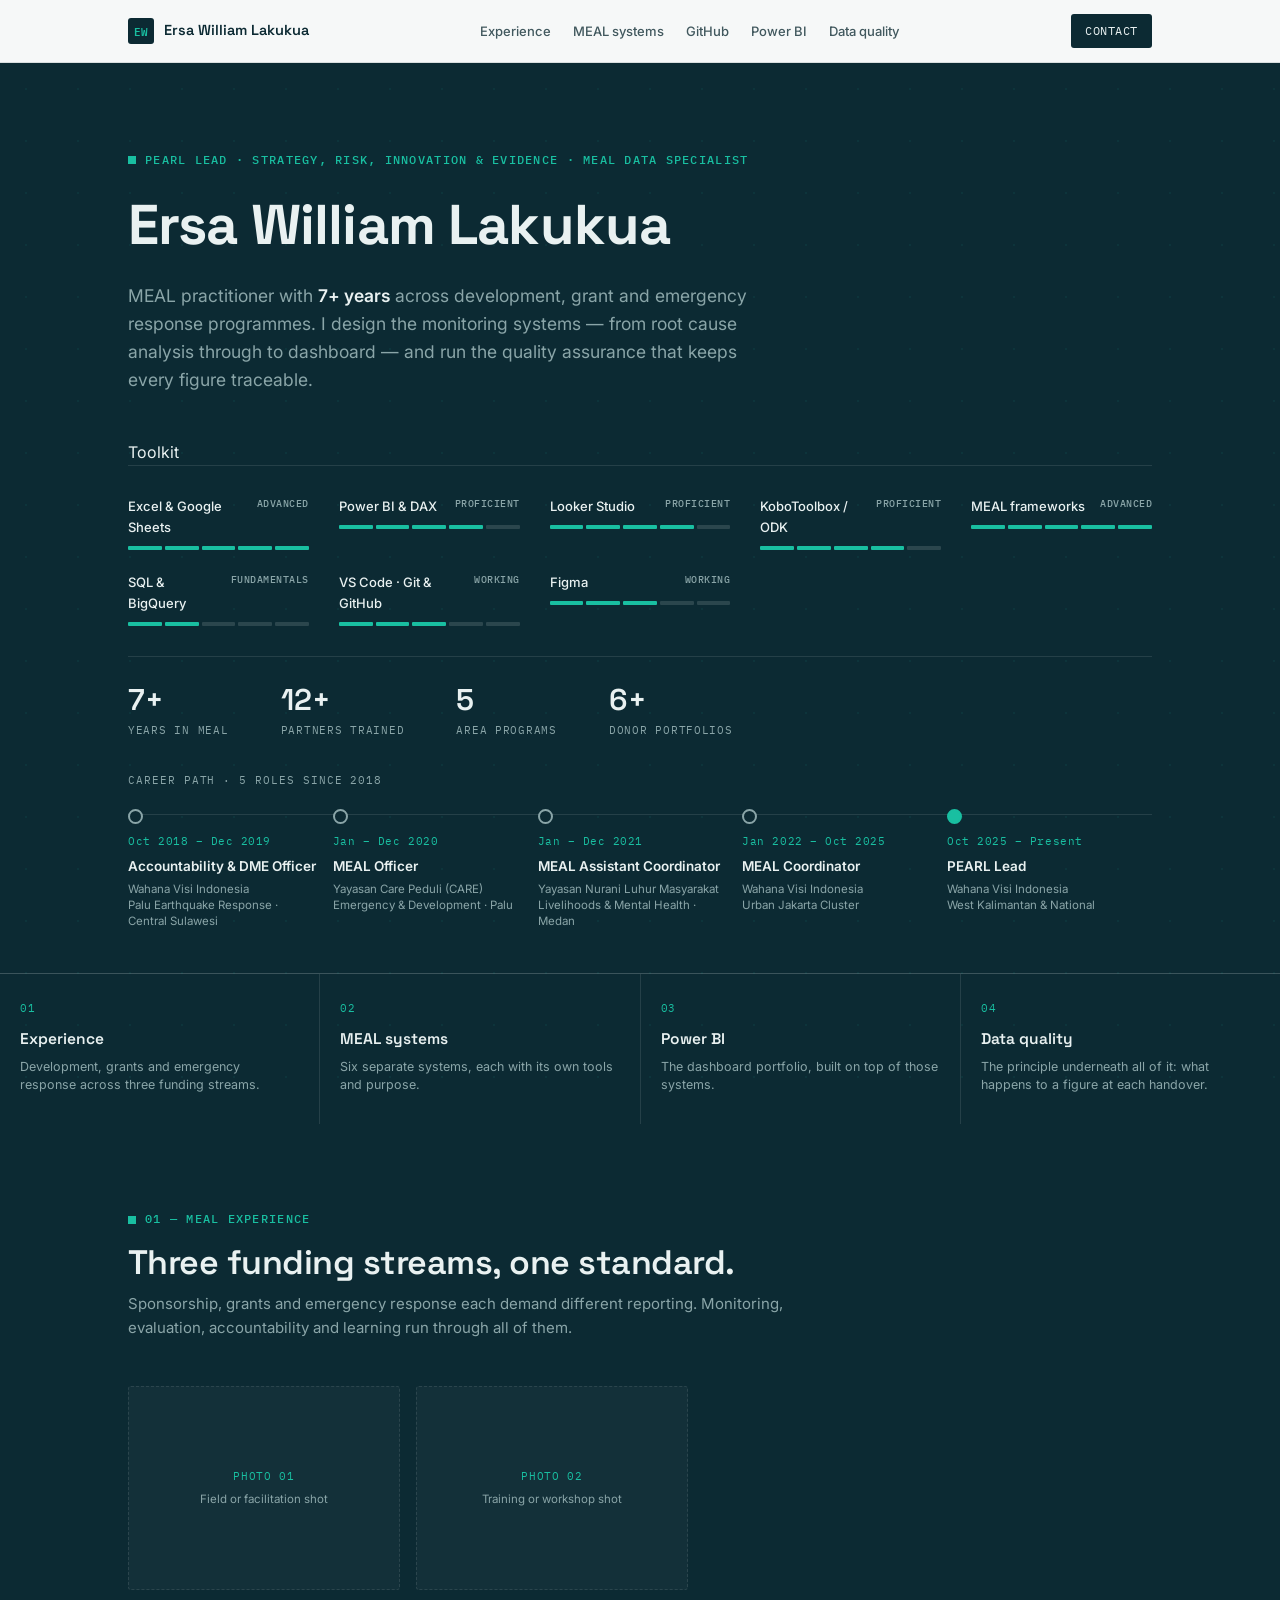
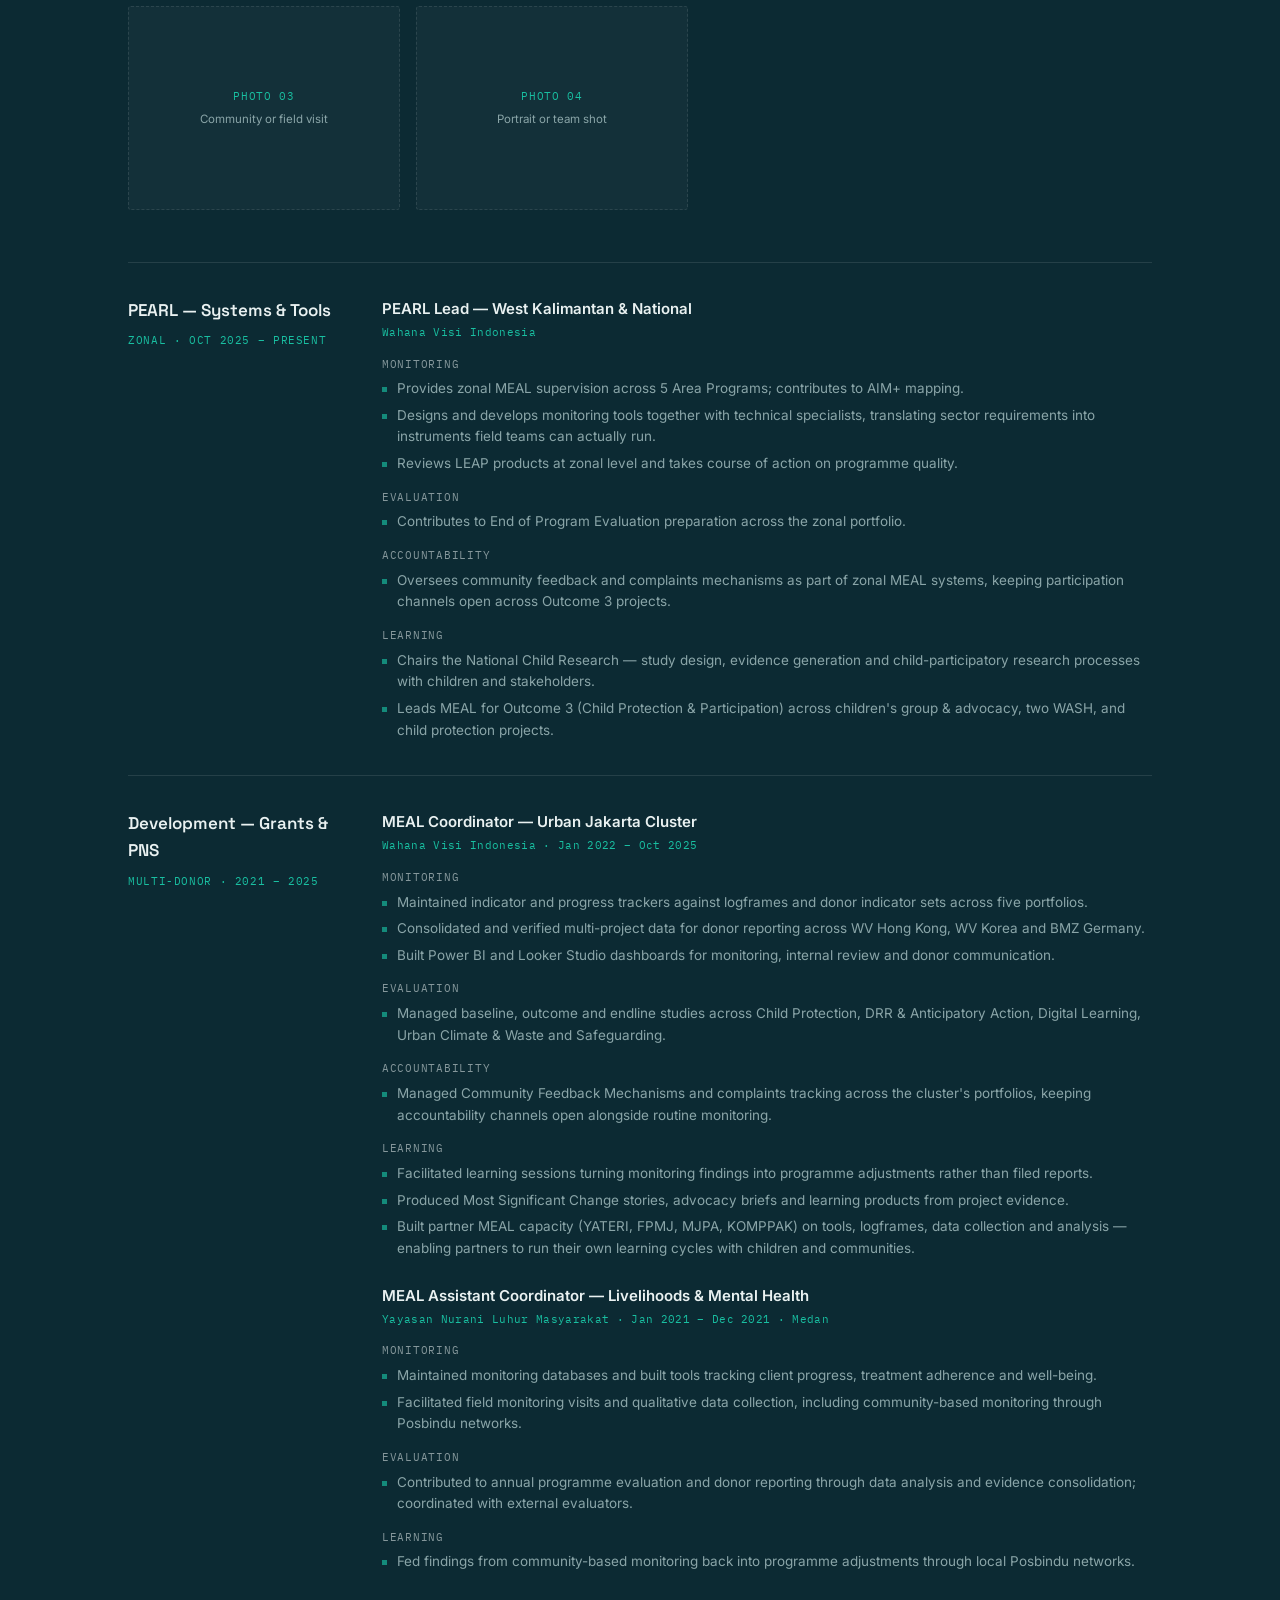
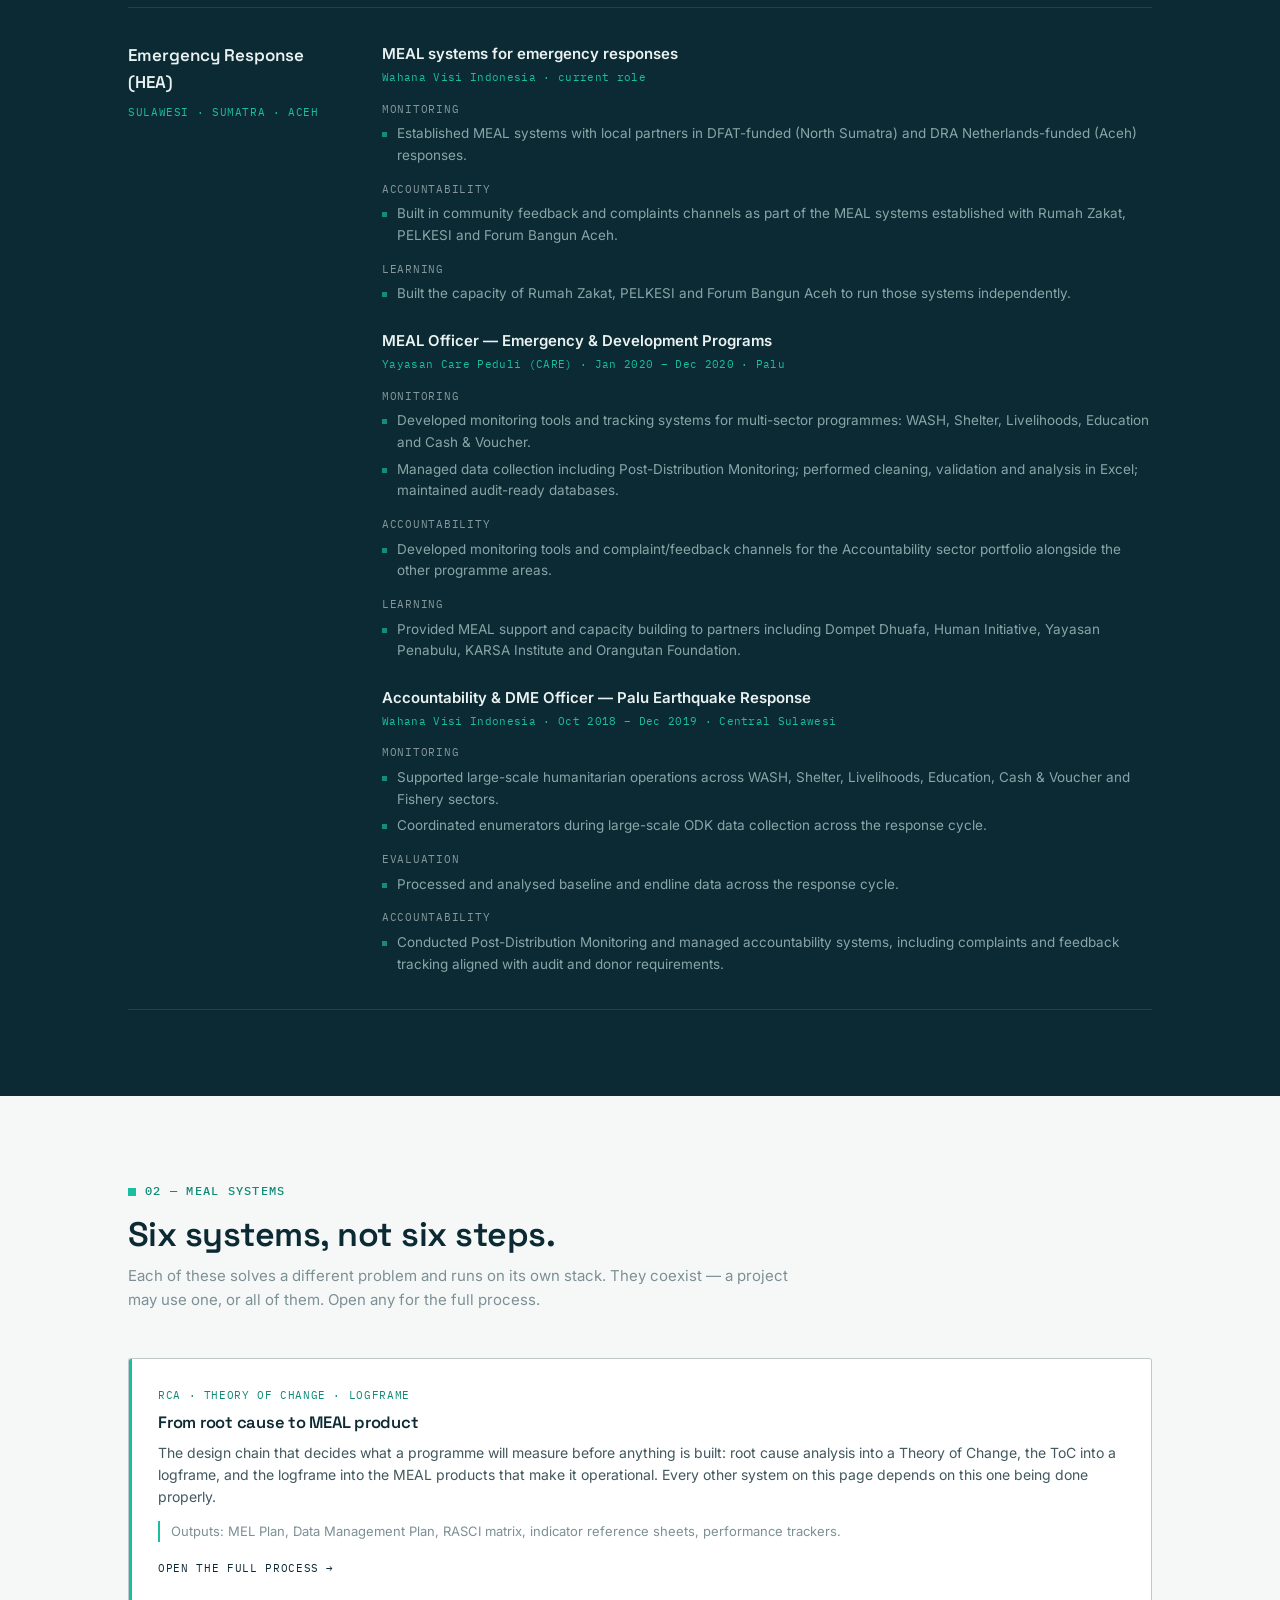
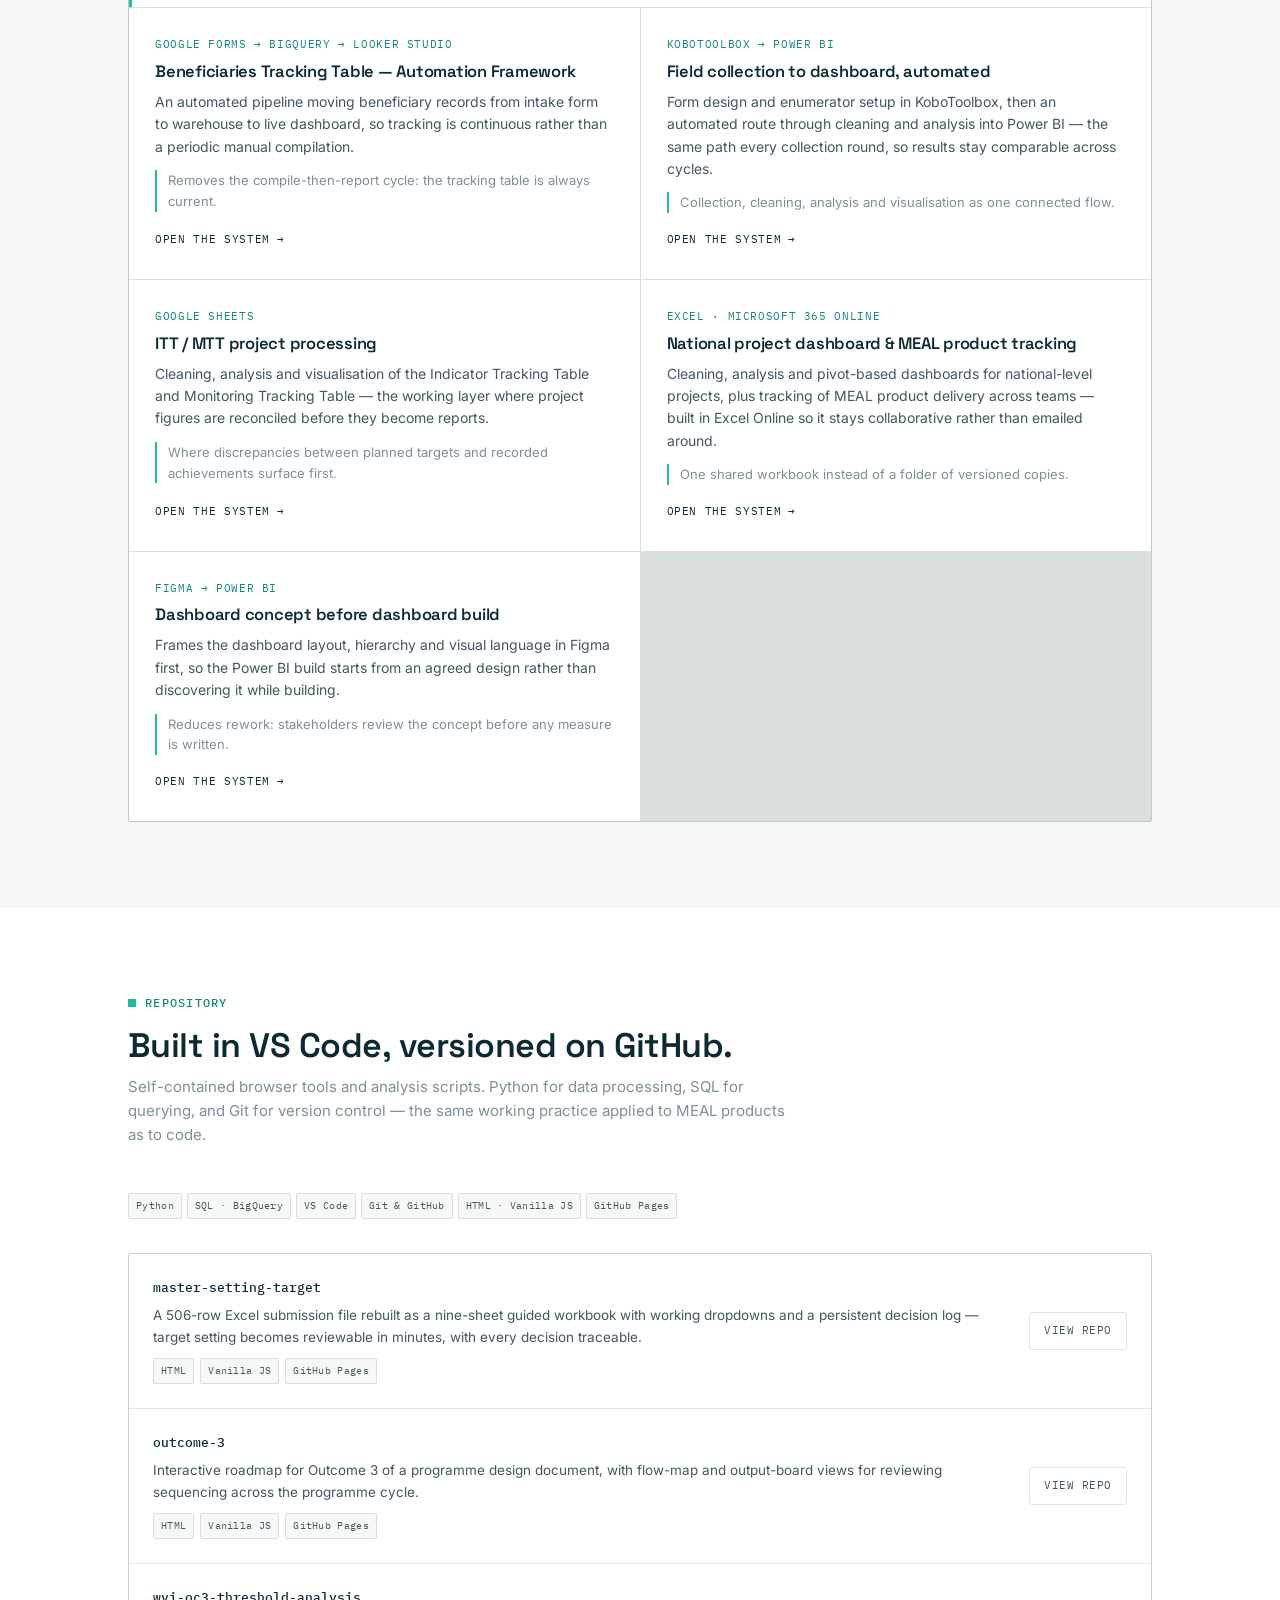
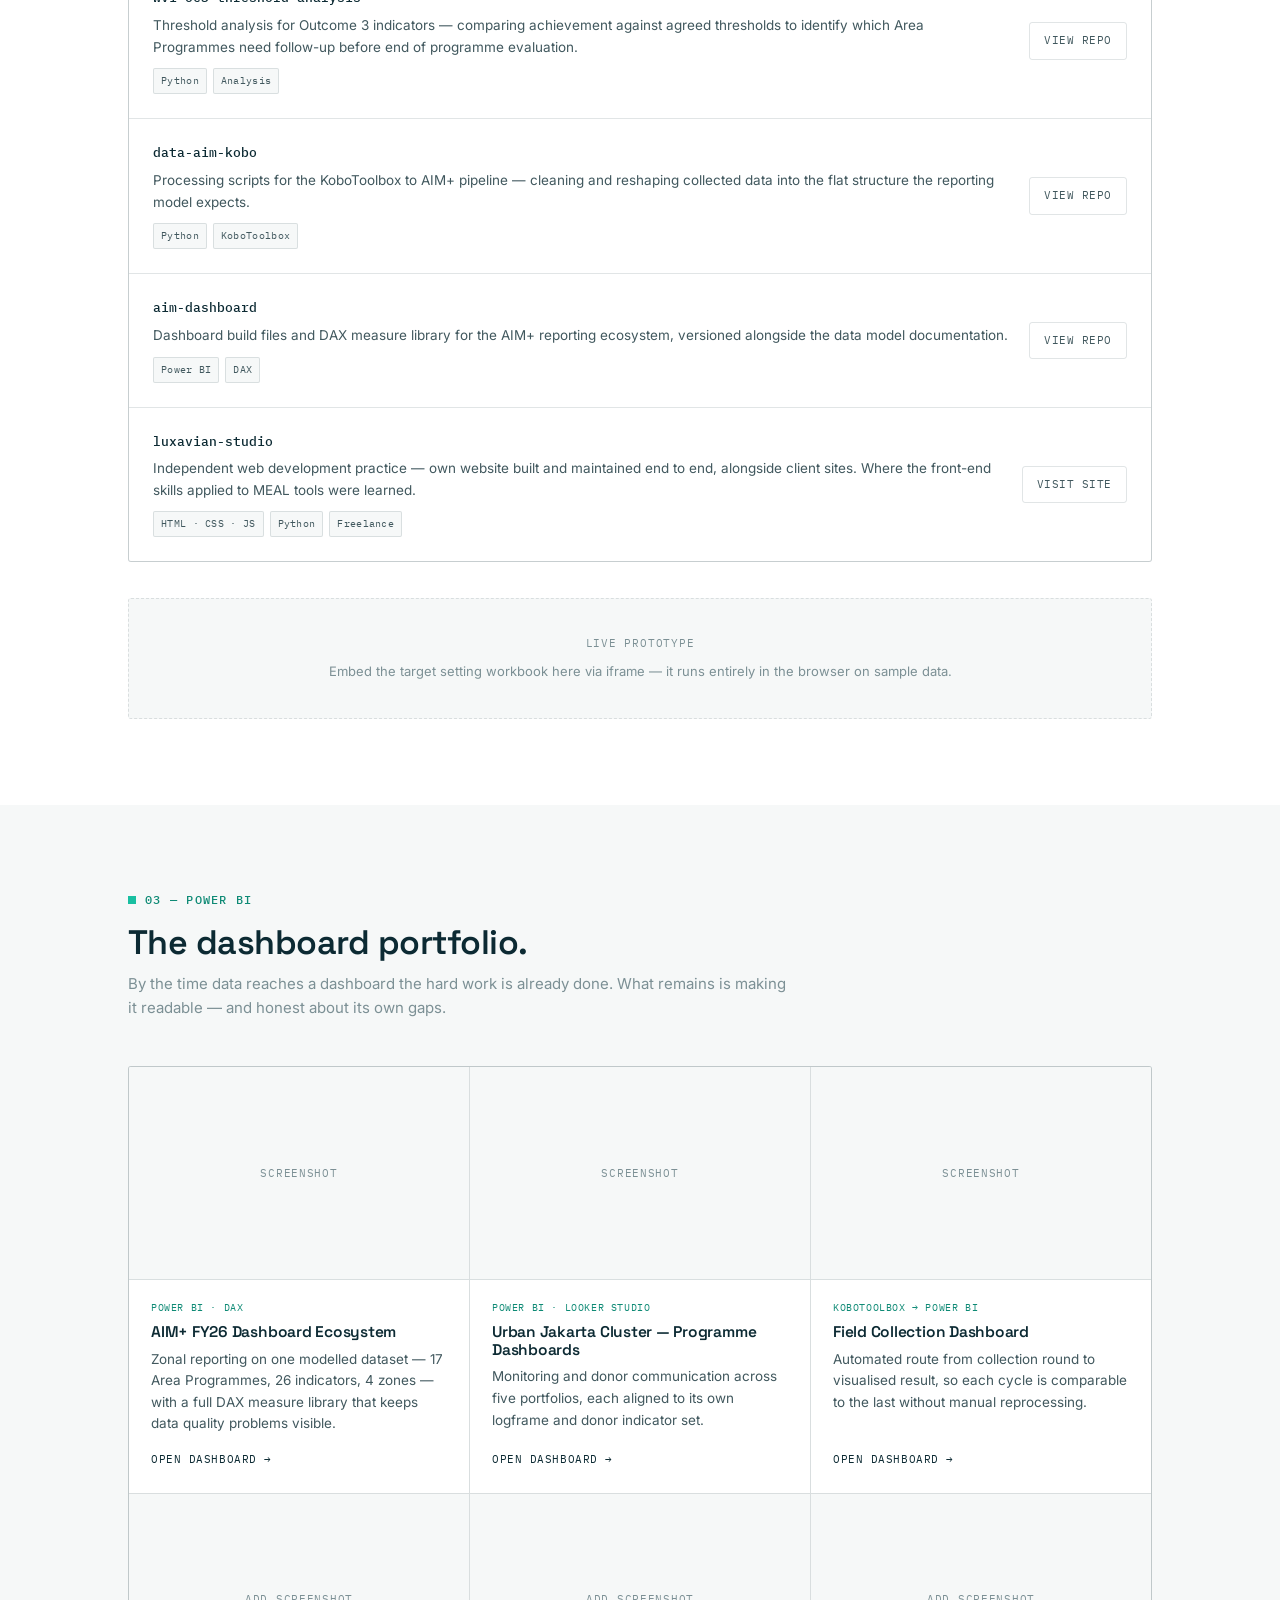
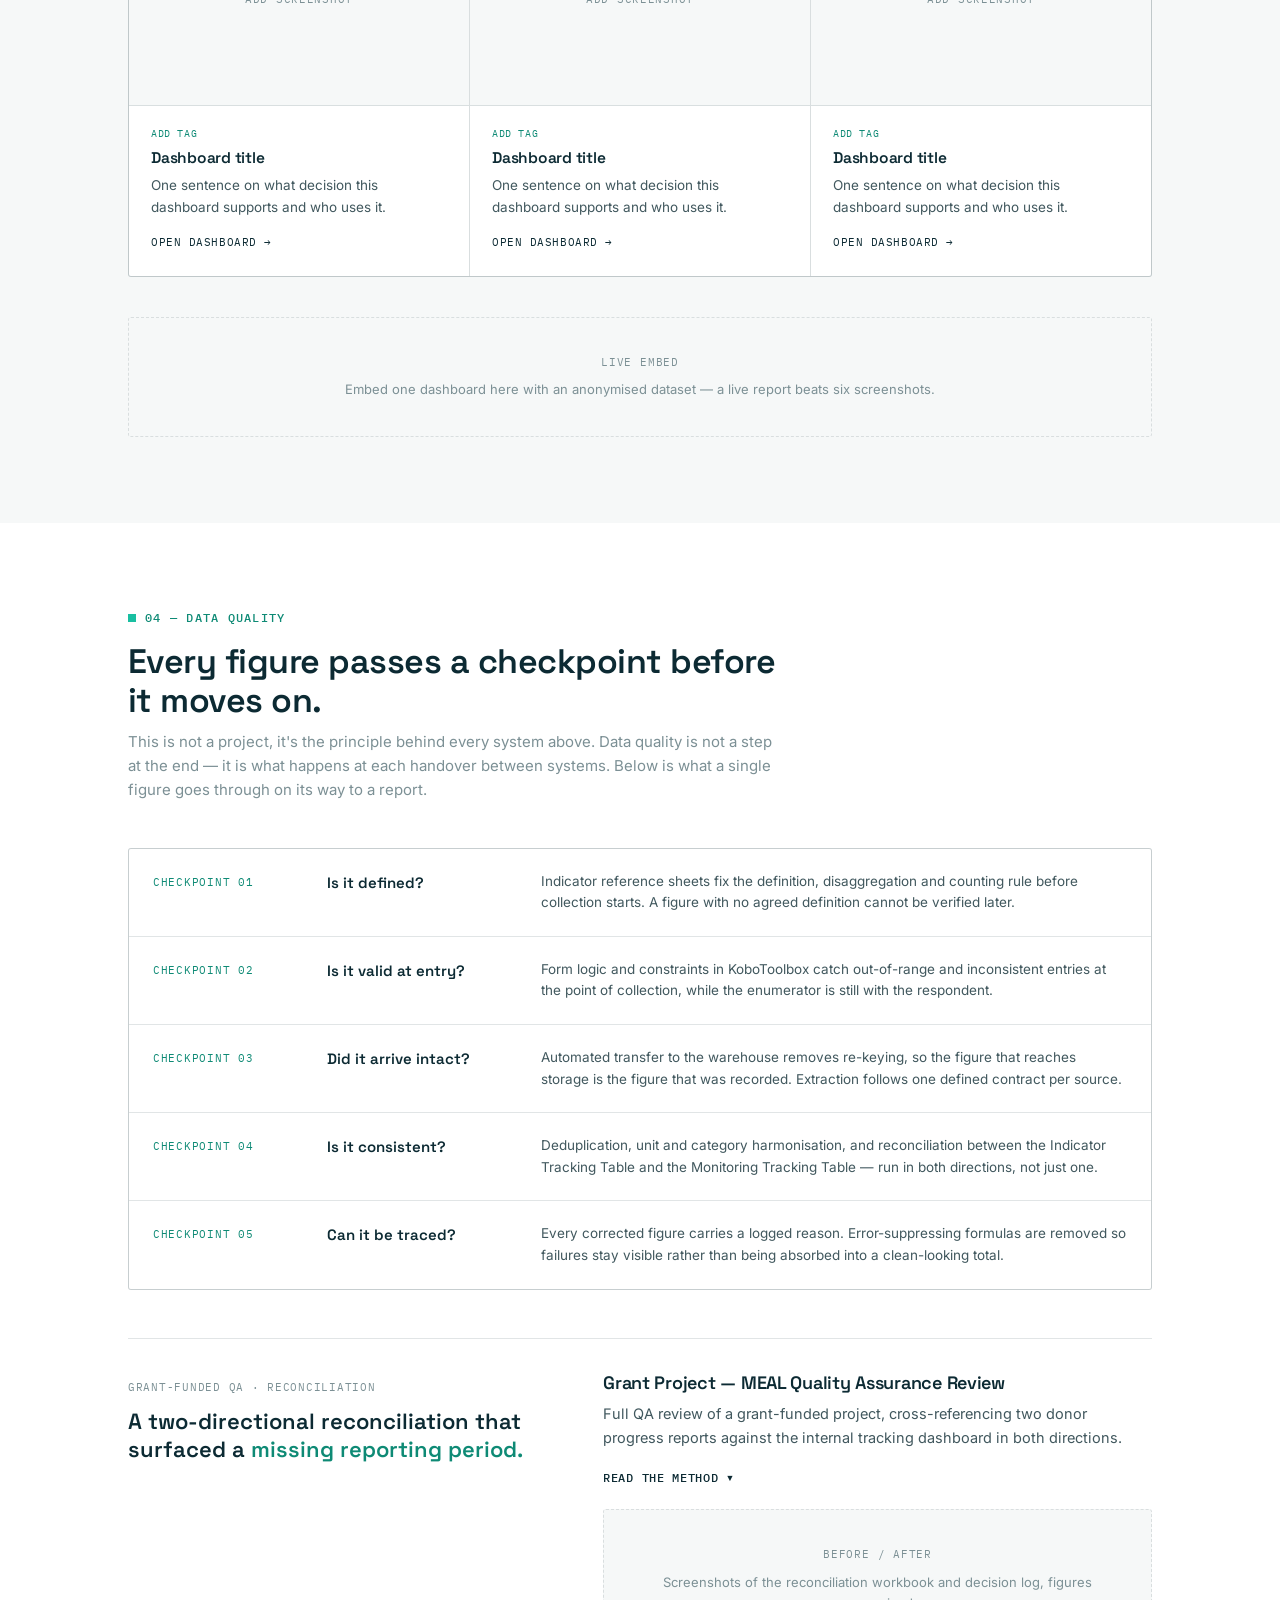
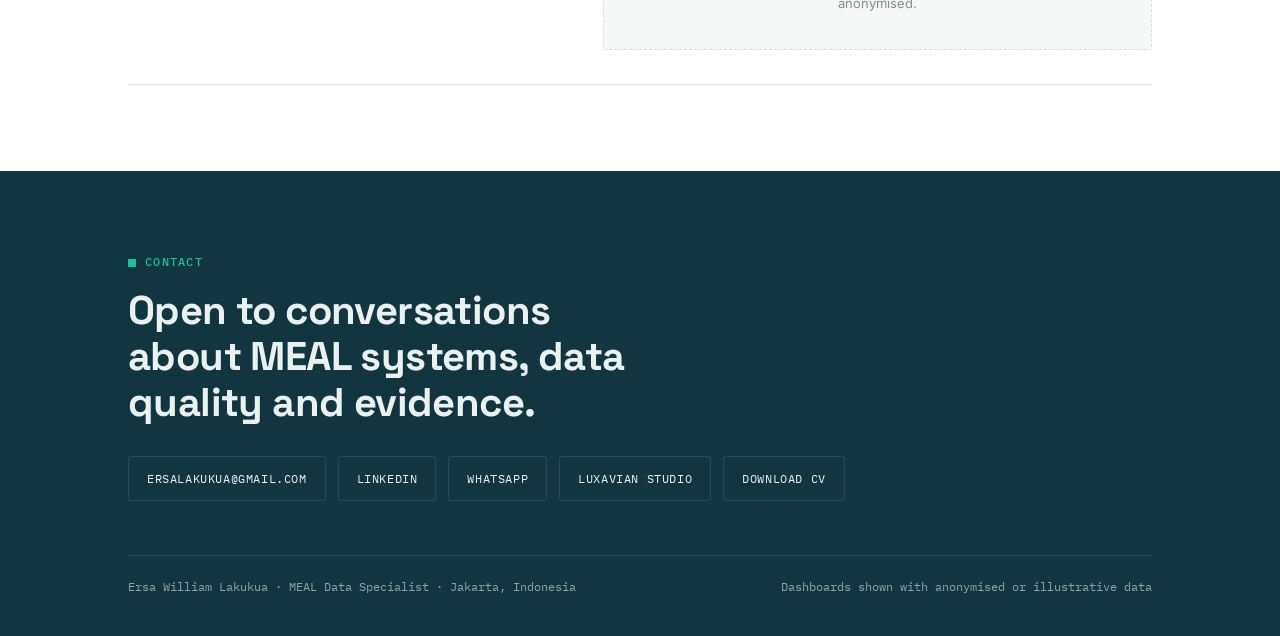
==== commit b857e5d6: "Update index.html" ====
--- a/index.html
+++ b/index.html
@@ -3,7 +3,7 @@
 <head>
 <meta charset="UTF-8">
 <meta name="viewport" content="width=device-width, initial-scale=1.0">
-<title>Ersa William Lakukua — MEAL &amp; Data Quality Practitioner</title>
+<title>Ersa William Lakukua — MEAL Data Specialist</title>
 <meta name="description" content="PEARL Lead at Wahana Visi Indonesia. MEAL systems, monitoring tools, data quality assurance and dashboards across development, grant and emergency response programmes.">
 <link rel="preconnect" href="https://fonts.googleapis.com">
 <link rel="preconnect" href="https://fonts.gstatic.com" crossorigin>
@@ -18,9 +18,9 @@
     <div class="nav-links">
       <a href="#experience">Experience</a>
       <a href="#systems">MEAL systems</a>
-      <a href="#quality">Data quality</a>
       <a href="#github">GitHub</a>
       <a href="#powerbi">Power BI</a>
+      <a href="#quality">Data quality</a>
     </div>
     <a class="nav-cta" href="#contact">Contact</a>
   </div>
@@ -29,9 +29,33 @@
 <!-- ================= HERO ================= -->
 <header class="hero">
   <div class="wrap">
-    <div class="eyebrow">PEARL Lead · Strategy, Risk, Innovation &amp; Evidence · Wahana Visi Indonesia</div>
-    <h1>Programme data that arrives as a form, and leaves as a <em>decision.</em></h1>
-    <p class="lede">MEAL practitioner with <strong>7+ years</strong> across development, grant and emergency response programmes. I design the monitoring systems — from root cause analysis through to dashboard — and run the quality assurance that keeps every figure traceable.</p>
+
+    <div class="hero-grid">
+      <div>
+        <div class="eyebrow">PEARL Lead · Strategy, Risk, Innovation &amp; Evidence · MEAL Data Specialist</div>
+        <h1>Ersa William Lakukua</h1>
+        <p class="lede">MEAL practitioner with <strong>7+ years</strong> across development, grant and emergency response programmes. I design the monitoring systems — from root cause analysis through to dashboard — and run the quality assurance that keeps every figure traceable.</p>
+      </div>
+      <div class="hero-side">
+        <span class="stag">Toolkit</span>
+        <div class="skills">
+          <div class="skill"><div class="sname">Excel &amp; Google Sheets <span class="slevel">Advanced</span></div><div class="bar"><span class="on"></span><span class="on"></span><span class="on"></span><span class="on"></span><span class="on"></span></div></div>
+          <div class="skill"><div class="sname">Power BI &amp; DAX <span class="slevel">Proficient</span></div><div class="bar"><span class="on"></span><span class="on"></span><span class="on"></span><span class="on"></span><span></span></div></div>
+          <div class="skill"><div class="sname">Looker Studio <span class="slevel">Proficient</span></div><div class="bar"><span class="on"></span><span class="on"></span><span class="on"></span><span class="on"></span><span></span></div></div>
+          <div class="skill"><div class="sname">KoboToolbox / ODK <span class="slevel">Proficient</span></div><div class="bar"><span class="on"></span><span class="on"></span><span class="on"></span><span class="on"></span><span></span></div></div>
+          <div class="skill"><div class="sname">MEAL frameworks <span class="slevel">Advanced</span></div><div class="bar"><span class="on"></span><span class="on"></span><span class="on"></span><span class="on"></span><span class="on"></span></div></div>
+          <div class="skill"><div class="sname">SQL &amp; BigQuery <span class="slevel">Fundamentals</span></div><div class="bar"><span class="on"></span><span class="on"></span><span></span><span></span><span></span></div></div>
+          <div class="skill"><div class="sname">VS Code · Git &amp; GitHub <span class="slevel">Working</span></div><div class="bar"><span class="on"></span><span class="on"></span><span class="on"></span><span></span><span></span></div></div>
+          <div class="skill"><div class="sname">Figma <span class="slevel">Working</span></div><div class="bar"><span class="on"></span><span class="on"></span><span class="on"></span><span></span><span></span></div></div>
+        </div>
+        <div class="stats">
+          <div class="stat"><span class="num">7+</span><span class="lab">Years in MEAL</span></div>
+          <div class="stat"><span class="num">12+</span><span class="lab">Partners trained</span></div>
+          <div class="stat"><span class="num">5</span><span class="lab">Area Programs</span></div>
+          <div class="stat"><span class="num">6+</span><span class="lab">Donor portfolios</span></div>
+        </div>
+      </div>
+    </div>
 
     <div class="tl-label">Career path · 5 roles since 2018</div>
     <div class="timeline">
@@ -60,24 +84,6 @@
         <div class="tl-role">PEARL Lead</div>
         <div class="tl-org">Wahana Visi Indonesia<br>West Kalimantan &amp; National</div>
       </div>
-    </div>
-
-    <div class="skills">
-      <div class="skill"><div class="sname">Excel &amp; Google Sheets <span class="slevel">Advanced</span></div><div class="bar"><span class="on"></span><span class="on"></span><span class="on"></span><span class="on"></span><span class="on"></span></div></div>
-      <div class="skill"><div class="sname">Power BI &amp; DAX <span class="slevel">Proficient</span></div><div class="bar"><span class="on"></span><span class="on"></span><span class="on"></span><span class="on"></span><span></span></div></div>
-      <div class="skill"><div class="sname">Looker Studio <span class="slevel">Proficient</span></div><div class="bar"><span class="on"></span><span class="on"></span><span class="on"></span><span class="on"></span><span></span></div></div>
-      <div class="skill"><div class="sname">KoboToolbox / ODK <span class="slevel">Proficient</span></div><div class="bar"><span class="on"></span><span class="on"></span><span class="on"></span><span class="on"></span><span></span></div></div>
-      <div class="skill"><div class="sname">MEAL frameworks <span class="slevel">Advanced</span></div><div class="bar"><span class="on"></span><span class="on"></span><span class="on"></span><span class="on"></span><span class="on"></span></div></div>
-      <div class="skill"><div class="sname">SQL &amp; BigQuery <span class="slevel">Fundamentals</span></div><div class="bar"><span class="on"></span><span class="on"></span><span></span><span></span><span></span></div></div>
-      <div class="skill"><div class="sname">VS Code · Git &amp; GitHub <span class="slevel">Working</span></div><div class="bar"><span class="on"></span><span class="on"></span><span class="on"></span><span></span><span></span></div></div>
-      <div class="skill"><div class="sname">Figma <span class="slevel">Working</span></div><div class="bar"><span class="on"></span><span class="on"></span><span class="on"></span><span></span><span></span></div></div>
-    </div>
-
-    <div class="stats">
-      <div class="stat"><span class="num">7+</span><span class="lab">Years in MEAL</span></div>
-      <div class="stat"><span class="num">12+</span><span class="lab">Partner orgs trained</span></div>
-      <div class="stat"><span class="num">5</span><span class="lab">Area Programs</span></div>
-      <div class="stat"><span class="num">6+</span><span class="lab">Donor portfolios</span></div>
     </div>
   </div>
 
@@ -92,16 +98,16 @@
       <div class="ctitle">MEAL systems</div>
       <div class="cdesc">Six separate systems, each with its own tools and purpose.</div>
     </a>
-    <a class="cat" href="#quality">
+    <a class="cat" href="#powerbi">
       <div class="cnum">03</div>
-      <div class="ctitle">Data quality</div>
-      <div class="cdesc">What happens to a figure at every handover in the chain.</div>
-    </a>
-    <a class="cat" href="#powerbi">
-      <div class="cnum">04</div>
       <div class="ctitle">Power BI</div>
       <div class="cdesc">The dashboard portfolio, built on top of those systems.</div>
     </a>
+    <a class="cat" href="#quality">
+      <div class="cnum">04</div>
+      <div class="ctitle">Data quality</div>
+      <div class="cdesc">The principle underneath all of it: what happens to a figure at each handover.</div>
+    </a>
   </div>
 </header>
 
@@ -111,19 +117,29 @@
     <div class="sec-head">
       <div class="eyebrow">01 — MEAL Experience</div>
       <h2>Three funding streams, one standard.</h2>
-      <p>Sponsorship, grants and emergency response each demand different reporting. The evidence discipline underneath stays the same.</p>
+      <p>Sponsorship, grants and emergency response each demand different reporting. Monitoring, evaluation, accountability and learning run through all of them.</p>
     </div>
 
     <div class="photo-row">
       <div class="photo-frame">
-        <!-- Replace with: <img src="photo-1.jpg" alt="Field monitoring visit"> -->
+        <!-- Replace with: <img src="photo-1.jpg" alt=""> -->
         <span class="pf-lab">Photo 01</span>
         <span class="pf-note">Field or facilitation shot</span>
       </div>
       <div class="photo-frame">
-        <!-- Replace with: <img src="photo-2.jpg" alt="Training session with partners"> -->
+        <!-- Replace with: <img src="photo-2.jpg" alt=""> -->
         <span class="pf-lab">Photo 02</span>
         <span class="pf-note">Training or workshop shot</span>
+      </div>
+      <div class="photo-frame">
+        <!-- Replace with: <img src="photo-3.jpg" alt=""> -->
+        <span class="pf-lab">Photo 03</span>
+        <span class="pf-note">Community or field visit</span>
+      </div>
+      <div class="photo-frame">
+        <!-- Replace with: <img src="photo-4.jpg" alt=""> -->
+        <span class="pf-lab">Photo 04</span>
+        <span class="pf-note">Portrait or team shot</span>
       </div>
     </div>
 
@@ -136,16 +152,28 @@
         <div class="item">
           <div class="irole">PEARL Lead — West Kalimantan &amp; National</div>
           <div class="iorg">Wahana Visi Indonesia</div>
-          <div class="subhead">Monitoring tools — created &amp; developed</div>
-          <ul>
+
+          <div class="subhead">Monitoring</div>
+          <ul>
+            <li>Provides zonal MEAL supervision across 5 Area Programs; contributes to AIM+ mapping.</li>
             <li>Designs and develops monitoring tools together with technical specialists, translating sector requirements into instruments field teams can actually run.</li>
-            <li>Reviews LEAP products at zonal level and takes course of action on programme quality and accountability.</li>
-            <li>Provides zonal MEAL supervision across 5 Area Programs; contributes to AIM+ mapping and End of Program Evaluation preparation.</li>
-          </ul>
-          <div class="subhead">Evidence &amp; research</div>
-          <ul>
+            <li>Reviews LEAP products at zonal level and takes course of action on programme quality.</li>
+          </ul>
+
+          <div class="subhead">Evaluation</div>
+          <ul>
+            <li>Contributes to End of Program Evaluation preparation across the zonal portfolio.</li>
+          </ul>
+
+          <div class="subhead">Accountability</div>
+          <ul>
+            <li>Oversees community feedback and complaints mechanisms as part of zonal MEAL systems, keeping participation channels open across Outcome 3 projects.</li>
+          </ul>
+
+          <div class="subhead">Learning</div>
+          <ul>
+            <li>Chairs the National Child Research — study design, evidence generation and child-participatory research processes with children and stakeholders.</li>
             <li>Leads MEAL for Outcome 3 (Child Protection &amp; Participation) across children's group &amp; advocacy, two WASH, and child protection projects.</li>
-            <li>Chairs the National Child Research — study design, evidence generation and child-participatory research processes.</li>
           </ul>
         </div>
       </div>
@@ -160,27 +188,50 @@
         <div class="item">
           <div class="irole">MEAL Coordinator — Urban Jakarta Cluster</div>
           <div class="iorg">Wahana Visi Indonesia · Jan 2022 – Oct 2025</div>
+
           <div class="subhead">Monitoring</div>
           <ul>
             <li>Maintained indicator and progress trackers against logframes and donor indicator sets across five portfolios.</li>
-            <li>Ran routine data quality assurance on incoming project data, verifying figures before they reached donor reports.</li>
-            <li>Consolidated multi-project data for donor reporting across WV Hong Kong, WV Korea and BMZ Germany.</li>
+            <li>Consolidated and verified multi-project data for donor reporting across WV Hong Kong, WV Korea and BMZ Germany.</li>
             <li>Built Power BI and Looker Studio dashboards for monitoring, internal review and donor communication.</li>
           </ul>
+
+          <div class="subhead">Evaluation</div>
+          <ul>
+            <li>Managed baseline, outcome and endline studies across Child Protection, DRR &amp; Anticipatory Action, Digital Learning, Urban Climate &amp; Waste and Safeguarding.</li>
+          </ul>
+
+          <div class="subhead">Accountability</div>
+          <ul>
+            <li>Managed Community Feedback Mechanisms and complaints tracking across the cluster's portfolios, keeping accountability channels open alongside routine monitoring.</li>
+          </ul>
+
           <div class="subhead">Learning</div>
           <ul>
             <li>Facilitated learning sessions turning monitoring findings into programme adjustments rather than filed reports.</li>
             <li>Produced Most Significant Change stories, advocacy briefs and learning products from project evidence.</li>
-            <li>Built partner MEAL capacity on tools, logframes, data collection and analysis — enabling partners to run their own learning cycles.</li>
-            <li>Managed baseline, outcome and endline studies across Child Protection, DRR &amp; Anticipatory Action, Digital Learning, Urban Climate &amp; Waste and Safeguarding.</li>
-          </ul>
-        </div>
+            <li>Built partner MEAL capacity (YATERI, FPMJ, MJPA, KOMPPAK) on tools, logframes, data collection and analysis — enabling partners to run their own learning cycles with children and communities.</li>
+          </ul>
+        </div>
+
         <div class="item">
           <div class="irole">MEAL Assistant Coordinator — Livelihoods &amp; Mental Health</div>
           <div class="iorg">Yayasan Nurani Luhur Masyarakat · Jan 2021 – Dec 2021 · Medan</div>
+
+          <div class="subhead">Monitoring</div>
           <ul>
             <li>Maintained monitoring databases and built tools tracking client progress, treatment adherence and well-being.</li>
-            <li>Contributed to annual programme evaluation and donor reporting; coordinated with external evaluators.</li>
+            <li>Facilitated field monitoring visits and qualitative data collection, including community-based monitoring through Posbindu networks.</li>
+          </ul>
+
+          <div class="subhead">Evaluation</div>
+          <ul>
+            <li>Contributed to annual programme evaluation and donor reporting through data analysis and evidence consolidation; coordinated with external evaluators.</li>
+          </ul>
+
+          <div class="subhead">Learning</div>
+          <ul>
+            <li>Fed findings from community-based monitoring back into programme adjustments through local Posbindu networks.</li>
           </ul>
         </div>
       </div>
@@ -195,27 +246,62 @@
         <div class="item">
           <div class="irole">MEAL systems for emergency responses</div>
           <div class="iorg">Wahana Visi Indonesia · current role</div>
+
+          <div class="subhead">Monitoring</div>
           <ul>
             <li>Established MEAL systems with local partners in DFAT-funded (North Sumatra) and DRA Netherlands-funded (Aceh) responses.</li>
+          </ul>
+
+          <div class="subhead">Accountability</div>
+          <ul>
+            <li>Built in community feedback and complaints channels as part of the MEAL systems established with Rumah Zakat, PELKESI and Forum Bangun Aceh.</li>
+          </ul>
+
+          <div class="subhead">Learning</div>
+          <ul>
             <li>Built the capacity of Rumah Zakat, PELKESI and Forum Bangun Aceh to run those systems independently.</li>
           </ul>
         </div>
+
         <div class="item">
           <div class="irole">MEAL Officer — Emergency &amp; Development Programs</div>
           <div class="iorg">Yayasan Care Peduli (CARE) · Jan 2020 – Dec 2020 · Palu</div>
-          <ul>
-            <li>Developed monitoring tools for multi-sector programmes: WASH, Shelter, Livelihoods, Education, Cash &amp; Voucher, Accountability.</li>
-            <li>Managed Post-Distribution Monitoring; performed cleaning, validation and analysis; maintained audit-ready databases.</li>
-            <li>Provided MEAL support to partners including Dompet Dhuafa, Human Initiative, Yayasan Penabulu, KARSA Institute and Orangutan Foundation.</li>
-          </ul>
-        </div>
+
+          <div class="subhead">Monitoring</div>
+          <ul>
+            <li>Developed monitoring tools and tracking systems for multi-sector programmes: WASH, Shelter, Livelihoods, Education and Cash &amp; Voucher.</li>
+            <li>Managed data collection including Post-Distribution Monitoring; performed cleaning, validation and analysis in Excel; maintained audit-ready databases.</li>
+          </ul>
+
+          <div class="subhead">Accountability</div>
+          <ul>
+            <li>Developed monitoring tools and complaint/feedback channels for the Accountability sector portfolio alongside the other programme areas.</li>
+          </ul>
+
+          <div class="subhead">Learning</div>
+          <ul>
+            <li>Provided MEAL support and capacity building to partners including Dompet Dhuafa, Human Initiative, Yayasan Penabulu, KARSA Institute and Orangutan Foundation.</li>
+          </ul>
+        </div>
+
         <div class="item">
           <div class="irole">Accountability &amp; DME Officer — Palu Earthquake Response</div>
           <div class="iorg">Wahana Visi Indonesia · Oct 2018 – Dec 2019 · Central Sulawesi</div>
+
+          <div class="subhead">Monitoring</div>
           <ul>
             <li>Supported large-scale humanitarian operations across WASH, Shelter, Livelihoods, Education, Cash &amp; Voucher and Fishery sectors.</li>
-            <li>Managed accountability systems including complaints and feedback tracking aligned with audit and donor requirements.</li>
-            <li>Coordinated enumerators during large-scale ODK data collection; processed baseline and endline data across the response cycle.</li>
+            <li>Coordinated enumerators during large-scale ODK data collection across the response cycle.</li>
+          </ul>
+
+          <div class="subhead">Evaluation</div>
+          <ul>
+            <li>Processed and analysed baseline and endline data across the response cycle.</li>
+          </ul>
+
+          <div class="subhead">Accountability</div>
+          <ul>
+            <li>Conducted Post-Distribution Monitoring and managed accountability systems, including complaints and feedback tracking aligned with audit and donor requirements.</li>
           </ul>
         </div>
       </div>
@@ -286,13 +372,169 @@
   </div>
 </section>
 
-<!-- ================= 03 DATA QUALITY ================= -->
+<!-- ================= GITHUB ================= -->
+<section class="sec white" id="github">
+  <div class="wrap">
+    <div class="sec-head">
+      <div class="eyebrow">Repository</div>
+      <h2>Built in VS Code, versioned on GitHub.</h2>
+      <p>Self-contained browser tools and analysis scripts. Python for data processing, SQL for querying, and Git for version control — the same working practice applied to MEAL products as to code.</p>
+    </div>
+
+    <div class="chips" style="margin-bottom:34px;">
+      <span class="chip">Python</span>
+      <span class="chip">SQL · BigQuery</span>
+      <span class="chip">VS Code</span>
+      <span class="chip">Git &amp; GitHub</span>
+      <span class="chip">HTML · Vanilla JS</span>
+      <span class="chip">GitHub Pages</span>
+    </div>
+
+    <div class="repos">
+      <div class="repo">
+        <div>
+          <div class="rname">master-setting-target</div>
+          <div class="rdesc">A 506-row Excel submission file rebuilt as a nine-sheet guided workbook with working dropdowns and a persistent decision log — target setting becomes reviewable in minutes, with every decision traceable.</div>
+          <div class="rmeta"><span class="chip">HTML</span><span class="chip">Vanilla JS</span><span class="chip">GitHub Pages</span></div>
+        </div>
+        <a class="rlink" href="#" target="_blank" rel="noopener">View repo</a>
+      </div>
+      <div class="repo">
+        <div>
+          <div class="rname">outcome-3</div>
+          <div class="rdesc">Interactive roadmap for Outcome 3 of a programme design document, with flow-map and output-board views for reviewing sequencing across the programme cycle.</div>
+          <div class="rmeta"><span class="chip">HTML</span><span class="chip">Vanilla JS</span><span class="chip">GitHub Pages</span></div>
+        </div>
+        <a class="rlink" href="#" target="_blank" rel="noopener">View repo</a>
+      </div>
+      <div class="repo">
+        <div>
+          <div class="rname">wvi-oc3-threshold-analysis</div>
+          <div class="rdesc">Threshold analysis for Outcome 3 indicators — comparing achievement against agreed thresholds to identify which Area Programmes need follow-up before end of programme evaluation.</div>
+          <div class="rmeta"><span class="chip">Python</span><span class="chip">Analysis</span></div>
+        </div>
+        <a class="rlink" href="#" target="_blank" rel="noopener">View repo</a>
+      </div>
+      <div class="repo">
+        <div>
+          <div class="rname">data-aim-kobo</div>
+          <div class="rdesc">Processing scripts for the KoboToolbox to AIM+ pipeline — cleaning and reshaping collected data into the flat structure the reporting model expects.</div>
+          <div class="rmeta"><span class="chip">Python</span><span class="chip">KoboToolbox</span></div>
+        </div>
+        <a class="rlink" href="#" target="_blank" rel="noopener">View repo</a>
+      </div>
+      <div class="repo">
+        <div>
+          <div class="rname">aim-dashboard</div>
+          <div class="rdesc">Dashboard build files and DAX measure library for the AIM+ reporting ecosystem, versioned alongside the data model documentation.</div>
+          <div class="rmeta"><span class="chip">Power BI</span><span class="chip">DAX</span></div>
+        </div>
+        <a class="rlink" href="#" target="_blank" rel="noopener">View repo</a>
+      </div>
+      <div class="repo">
+        <div>
+          <div class="rname">luxavian-studio</div>
+          <div class="rdesc">Independent web development practice — own website built and maintained end to end, alongside client sites. Where the front-end skills applied to MEAL tools were learned.</div>
+          <div class="rmeta"><span class="chip">HTML · CSS · JS</span><span class="chip">Python</span><span class="chip">Freelance</span></div>
+        </div>
+        <a class="rlink" href="https://luxavian.it.com/" target="_blank" rel="noopener">Visit site</a>
+      </div>
+    </div>
+
+    <div class="embed-slot">
+      <div class="es-lab">Live prototype</div>
+      <div class="es-note">Embed the target setting workbook here via iframe — it runs entirely in the browser on sample data.</div>
+    </div>
+  </div>
+</section>
+
+<!-- ================= 03 POWER BI ================= -->
+<section class="sec" id="powerbi">
+  <div class="wrap">
+    <div class="sec-head">
+      <div class="eyebrow">03 — Power BI</div>
+      <h2>The dashboard portfolio.</h2>
+      <p>By the time data reaches a dashboard the hard work is already done. What remains is making it readable — and honest about its own gaps.</p>
+    </div>
+
+    <div class="dgrid">
+
+      <div class="dcard">
+        <div class="dthumb"><!-- <img src="db-aimplus.png" alt=""> --><span class="ph">Screenshot</span></div>
+        <div class="dbody">
+          <div class="dtag">Power BI · DAX</div>
+          <h3>AIM+ FY26 Dashboard Ecosystem</h3>
+          <p>Zonal reporting on one modelled dataset — 17 Area Programmes, 26 indicators, 4 zones — with a full DAX measure library that keeps data quality problems visible.</p>
+          <a class="dlink" href="#" target="_blank" rel="noopener">Open dashboard →</a>
+        </div>
+      </div>
+
+      <div class="dcard">
+        <div class="dthumb"><!-- <img src="db-urban.png" alt=""> --><span class="ph">Screenshot</span></div>
+        <div class="dbody">
+          <div class="dtag">Power BI · Looker Studio</div>
+          <h3>Urban Jakarta Cluster — Programme Dashboards</h3>
+          <p>Monitoring and donor communication across five portfolios, each aligned to its own logframe and donor indicator set.</p>
+          <a class="dlink" href="#" target="_blank" rel="noopener">Open dashboard →</a>
+        </div>
+      </div>
+
+      <div class="dcard">
+        <div class="dthumb"><!-- <img src="db-kobo.png" alt=""> --><span class="ph">Screenshot</span></div>
+        <div class="dbody">
+          <div class="dtag">KoboToolbox → Power BI</div>
+          <h3>Field Collection Dashboard</h3>
+          <p>Automated route from collection round to visualised result, so each cycle is comparable to the last without manual reprocessing.</p>
+          <a class="dlink" href="#" target="_blank" rel="noopener">Open dashboard →</a>
+        </div>
+      </div>
+
+      <div class="dcard">
+        <div class="dthumb"><span class="ph">Add screenshot</span></div>
+        <div class="dbody">
+          <div class="dtag">Add tag</div>
+          <h3>Dashboard title</h3>
+          <p>One sentence on what decision this dashboard supports and who uses it.</p>
+          <a class="dlink" href="#" target="_blank" rel="noopener">Open dashboard →</a>
+        </div>
+      </div>
+
+      <div class="dcard">
+        <div class="dthumb"><span class="ph">Add screenshot</span></div>
+        <div class="dbody">
+          <div class="dtag">Add tag</div>
+          <h3>Dashboard title</h3>
+          <p>One sentence on what decision this dashboard supports and who uses it.</p>
+          <a class="dlink" href="#" target="_blank" rel="noopener">Open dashboard →</a>
+        </div>
+      </div>
+
+      <div class="dcard">
+        <div class="dthumb"><span class="ph">Add screenshot</span></div>
+        <div class="dbody">
+          <div class="dtag">Add tag</div>
+          <h3>Dashboard title</h3>
+          <p>One sentence on what decision this dashboard supports and who uses it.</p>
+          <a class="dlink" href="#" target="_blank" rel="noopener">Open dashboard →</a>
+        </div>
+      </div>
+
+    </div>
+
+    <div class="embed-slot">
+      <div class="es-lab">Live embed</div>
+      <div class="es-note">Embed one dashboard here with an anonymised dataset — a live report beats six screenshots.</div>
+    </div>
+  </div>
+</section>
+
+<!-- ================= 04 DATA QUALITY (principle — placed last) ================= -->
 <section class="sec white" id="quality">
   <div class="wrap">
     <div class="sec-head">
-      <div class="eyebrow">03 — Data Quality</div>
+      <div class="eyebrow">04 — Data Quality</div>
       <h2>Every figure passes a checkpoint before it moves on.</h2>
-      <p>Data quality is not a step at the end — it is what happens at each handover between systems. Below is what a single figure goes through on its way to a report.</p>
+      <p>This is not a project, it's the principle behind every system above. Data quality is not a step at the end — it is what happens at each handover between systems. Below is what a single figure goes through on its way to a report.</p>
     </div>
 
     <div class="gates">
@@ -348,162 +590,6 @@
   </div>
 </section>
 
-<!-- ================= GITHUB ================= -->
-<section class="sec" id="github">
-  <div class="wrap">
-    <div class="sec-head">
-      <div class="eyebrow">Repository</div>
-      <h2>Built in VS Code, versioned on GitHub.</h2>
-      <p>Self-contained browser tools and analysis scripts. Python for data processing, SQL for querying, and Git for version control — the same working practice applied to MEAL products as to code.</p>
-    </div>
-
-    <div class="chips" style="margin-bottom:34px;">
-      <span class="chip">Python</span>
-      <span class="chip">SQL · BigQuery</span>
-      <span class="chip">VS Code</span>
-      <span class="chip">Git &amp; GitHub</span>
-      <span class="chip">HTML · Vanilla JS</span>
-      <span class="chip">GitHub Pages</span>
-    </div>
-
-    <div class="repos">
-      <div class="repo">
-        <div>
-          <div class="rname">master-setting-target</div>
-          <div class="rdesc">A 506-row Excel submission file rebuilt as a nine-sheet guided workbook with working dropdowns and a persistent decision log — target setting becomes reviewable in minutes, with every decision traceable.</div>
-          <div class="rmeta"><span class="chip">HTML</span><span class="chip">Vanilla JS</span><span class="chip">GitHub Pages</span></div>
-        </div>
-        <a class="rlink" href="#" target="_blank" rel="noopener">View repo</a>
-      </div>
-      <div class="repo">
-        <div>
-          <div class="rname">outcome-3</div>
-          <div class="rdesc">Interactive roadmap for Outcome 3 of a programme design document, with flow-map and output-board views for reviewing sequencing across the programme cycle.</div>
-          <div class="rmeta"><span class="chip">HTML</span><span class="chip">Vanilla JS</span><span class="chip">GitHub Pages</span></div>
-        </div>
-        <a class="rlink" href="#" target="_blank" rel="noopener">View repo</a>
-      </div>
-      <div class="repo">
-        <div>
-          <div class="rname">wvi-oc3-threshold-analysis</div>
-          <div class="rdesc">Threshold analysis for Outcome 3 indicators — comparing achievement against agreed thresholds to identify which Area Programmes need follow-up before end of programme evaluation.</div>
-          <div class="rmeta"><span class="chip">Python</span><span class="chip">Analysis</span></div>
-        </div>
-        <a class="rlink" href="#" target="_blank" rel="noopener">View repo</a>
-      </div>
-      <div class="repo">
-        <div>
-          <div class="rname">data-aim-kobo</div>
-          <div class="rdesc">Processing scripts for the KoboToolbox to AIM+ pipeline — cleaning and reshaping collected data into the flat structure the reporting model expects.</div>
-          <div class="rmeta"><span class="chip">Python</span><span class="chip">KoboToolbox</span></div>
-        </div>
-        <a class="rlink" href="#" target="_blank" rel="noopener">View repo</a>
-      </div>
-      <div class="repo">
-        <div>
-          <div class="rname">aim-dashboard</div>
-          <div class="rdesc">Dashboard build files and DAX measure library for the AIM+ reporting ecosystem, versioned alongside the data model documentation.</div>
-          <div class="rmeta"><span class="chip">Power BI</span><span class="chip">DAX</span></div>
-        </div>
-        <a class="rlink" href="#" target="_blank" rel="noopener">View repo</a>
-      </div>
-      <div class="repo">
-        <div>
-          <div class="rname">luxavian-studio</div>
-          <div class="rdesc">Independent web development practice — own website built and maintained end to end, alongside client sites. Where the front-end skills applied to MEAL tools were learned.</div>
-          <div class="rmeta"><span class="chip">HTML · CSS · JS</span><span class="chip">Python</span><span class="chip">Freelance</span></div>
-        </div>
-        <a class="rlink" href="https://luxavian.it.com/" target="_blank" rel="noopener">Visit site</a>
-      </div>
-    </div>
-
-    <div class="embed-slot">
-      <div class="es-lab">Live prototype</div>
-      <div class="es-note">Embed the target setting workbook here via iframe — it runs entirely in the browser on sample data.</div>
-    </div>
-  </div>
-</section>
-
-<!-- ================= 04 POWER BI ================= -->
-<section class="sec white" id="powerbi">
-  <div class="wrap">
-    <div class="sec-head">
-      <div class="eyebrow">04 — Power BI</div>
-      <h2>The dashboard portfolio.</h2>
-      <p>By the time data reaches a dashboard the hard work is already done. What remains is making it readable — and honest about its own gaps.</p>
-    </div>
-
-    <div class="dgrid">
-
-      <div class="dcard">
-        <div class="dthumb"><!-- <img src="db-aimplus.png" alt="AIM+ dashboard"> --><span class="ph">Screenshot</span></div>
-        <div class="dbody">
-          <div class="dtag">Power BI · DAX</div>
-          <h3>AIM+ FY26 Dashboard Ecosystem</h3>
-          <p>Zonal reporting on one modelled dataset — 17 Area Programmes, 26 indicators, 4 zones — with a full DAX measure library that keeps data quality problems visible.</p>
-          <a class="dlink" href="#" target="_blank" rel="noopener">Open dashboard →</a>
-        </div>
-      </div>
-
-      <div class="dcard">
-        <div class="dthumb"><!-- <img src="db-urban.png" alt="Urban Jakarta dashboard"> --><span class="ph">Screenshot</span></div>
-        <div class="dbody">
-          <div class="dtag">Power BI · Looker Studio</div>
-          <h3>Urban Jakarta Cluster — Programme Dashboards</h3>
-          <p>Monitoring and donor communication across five portfolios, each aligned to its own logframe and donor indicator set.</p>
-          <a class="dlink" href="#" target="_blank" rel="noopener">Open dashboard →</a>
-        </div>
-      </div>
-
-      <div class="dcard">
-        <div class="dthumb"><!-- <img src="db-kobo.png" alt="Kobo dashboard"> --><span class="ph">Screenshot</span></div>
-        <div class="dbody">
-          <div class="dtag">KoboToolbox → Power BI</div>
-          <h3>Field Collection Dashboard</h3>
-          <p>Automated route from collection round to visualised result, so each cycle is comparable to the last without manual reprocessing.</p>
-          <a class="dlink" href="#" target="_blank" rel="noopener">Open dashboard →</a>
-        </div>
-      </div>
-
-      <div class="dcard">
-        <div class="dthumb"><span class="ph">Add screenshot</span></div>
-        <div class="dbody">
-          <div class="dtag">Add tag</div>
-          <h3>Dashboard title</h3>
-          <p>One sentence on what decision this dashboard supports and who uses it.</p>
-          <a class="dlink" href="#" target="_blank" rel="noopener">Open dashboard →</a>
-        </div>
-      </div>
-
-      <div class="dcard">
-        <div class="dthumb"><span class="ph">Add screenshot</span></div>
-        <div class="dbody">
-          <div class="dtag">Add tag</div>
-          <h3>Dashboard title</h3>
-          <p>One sentence on what decision this dashboard supports and who uses it.</p>
-          <a class="dlink" href="#" target="_blank" rel="noopener">Open dashboard →</a>
-        </div>
-      </div>
-
-      <div class="dcard">
-        <div class="dthumb"><span class="ph">Add screenshot</span></div>
-        <div class="dbody">
-          <div class="dtag">Add tag</div>
-          <h3>Dashboard title</h3>
-          <p>One sentence on what decision this dashboard supports and who uses it.</p>
-          <a class="dlink" href="#" target="_blank" rel="noopener">Open dashboard →</a>
-        </div>
-      </div>
-
-    </div>
-
-    <div class="embed-slot">
-      <div class="es-lab">Live embed</div>
-      <div class="es-note">Embed one dashboard here with an anonymised dataset — a live report beats six screenshots.</div>
-    </div>
-  </div>
-</section>
-
 <!-- ================= CONTACT ================= -->
 <footer id="contact">
   <div class="wrap">
@@ -512,13 +598,12 @@
     <div class="clinks">
       <a href="mailto:ersalakukua@gmail.com">ersalakukua@gmail.com</a>
       <a href="https://linkedin.com/in/ersa-lakukua" target="_blank" rel="noopener">LinkedIn</a>
-      <a href="#" target="_blank" rel="noopener">GitHub</a>
-      <a href="#" target="_blank" rel="noopener">Case studies</a>
+      <a href="https://wa.me/6285236074563?text=Hi%20Ersa%2C%20I%20found%20your%20portfolio%20and%20wanted%20to%20say%20hello!" target="_blank" rel="noopener">WhatsApp</a>
       <a href="https://luxavian.it.com/" target="_blank" rel="noopener">Luxavian Studio</a>
       <a href="#" target="_blank" rel="noopener">Download CV</a>
     </div>
     <div class="fine">
-      <span>Ersa William Lakukua · MEAL &amp; Data Quality Practitioner · Jakarta, Indonesia</span>
+      <span>Ersa William Lakukua · MEAL Data Specialist · Jakarta, Indonesia</span>
       <span>Dashboards shown with anonymised or illustrative data</span>
     </div>
   </div>
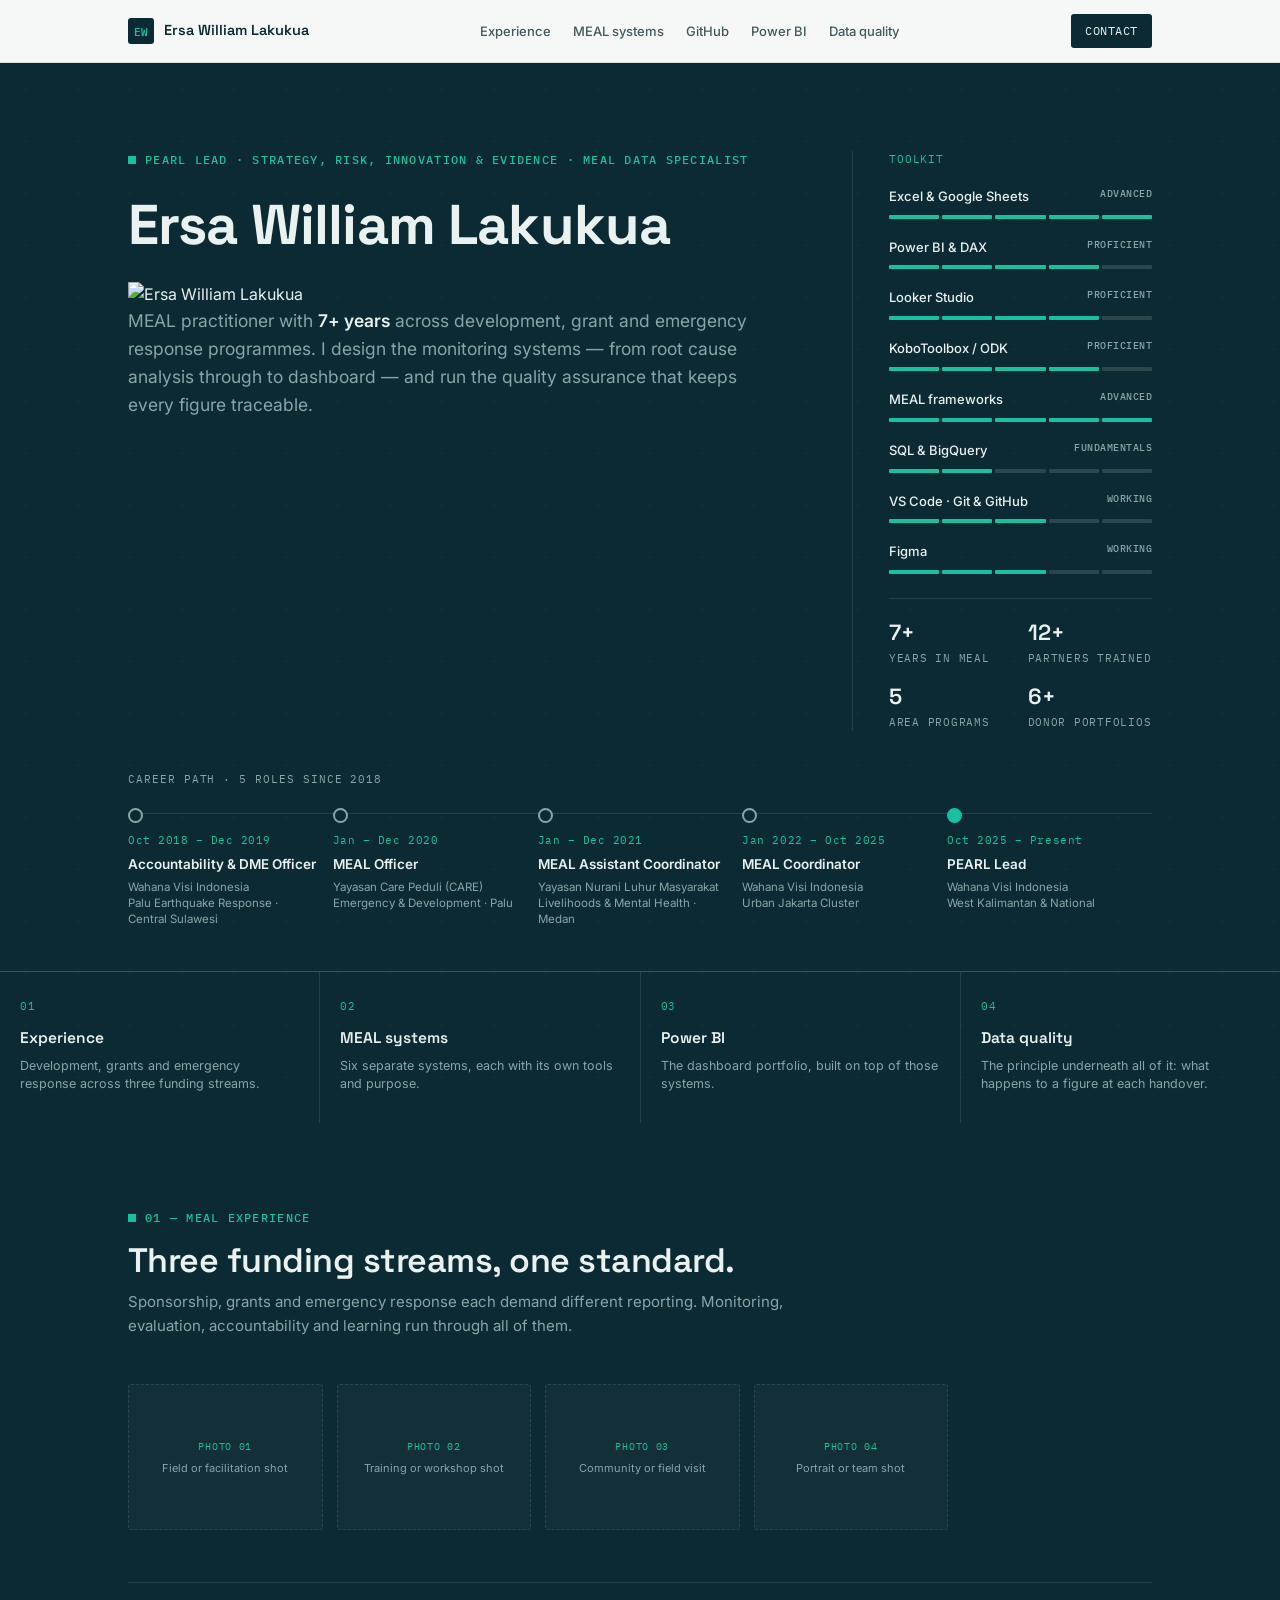
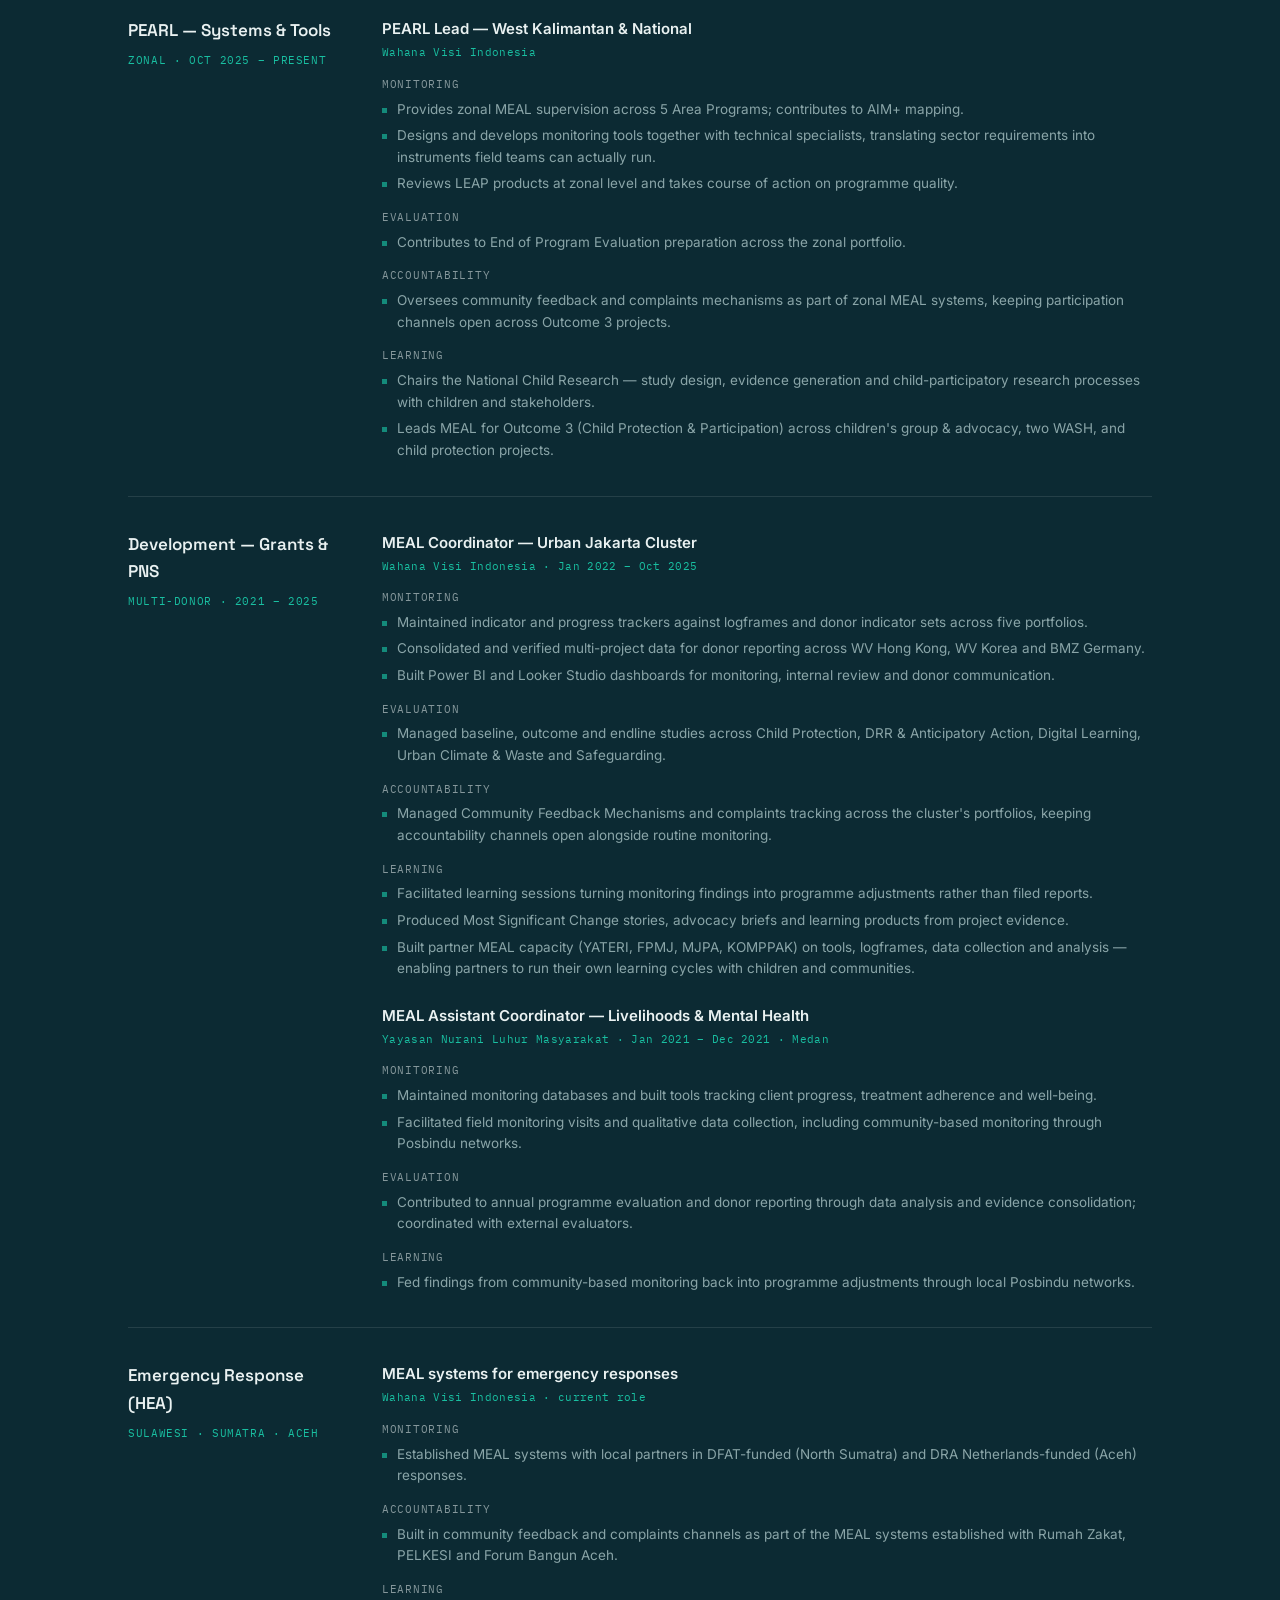
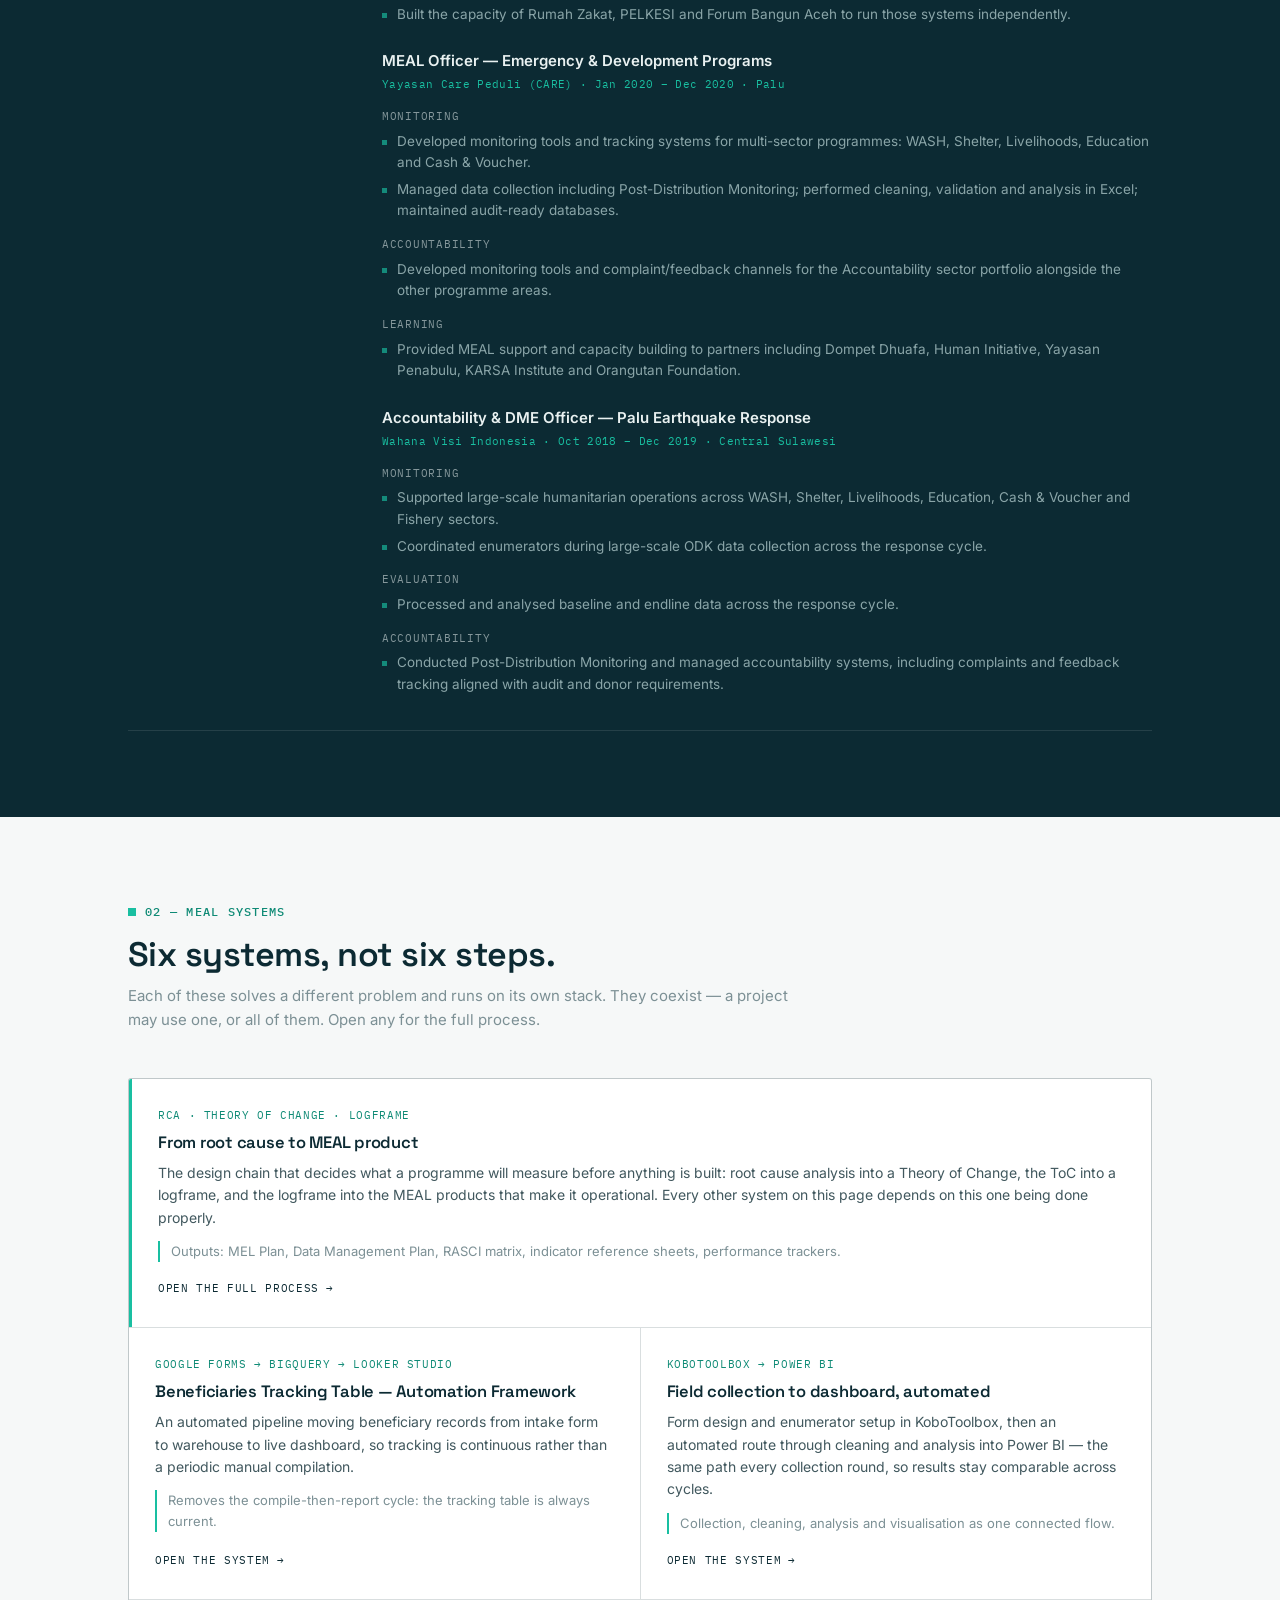
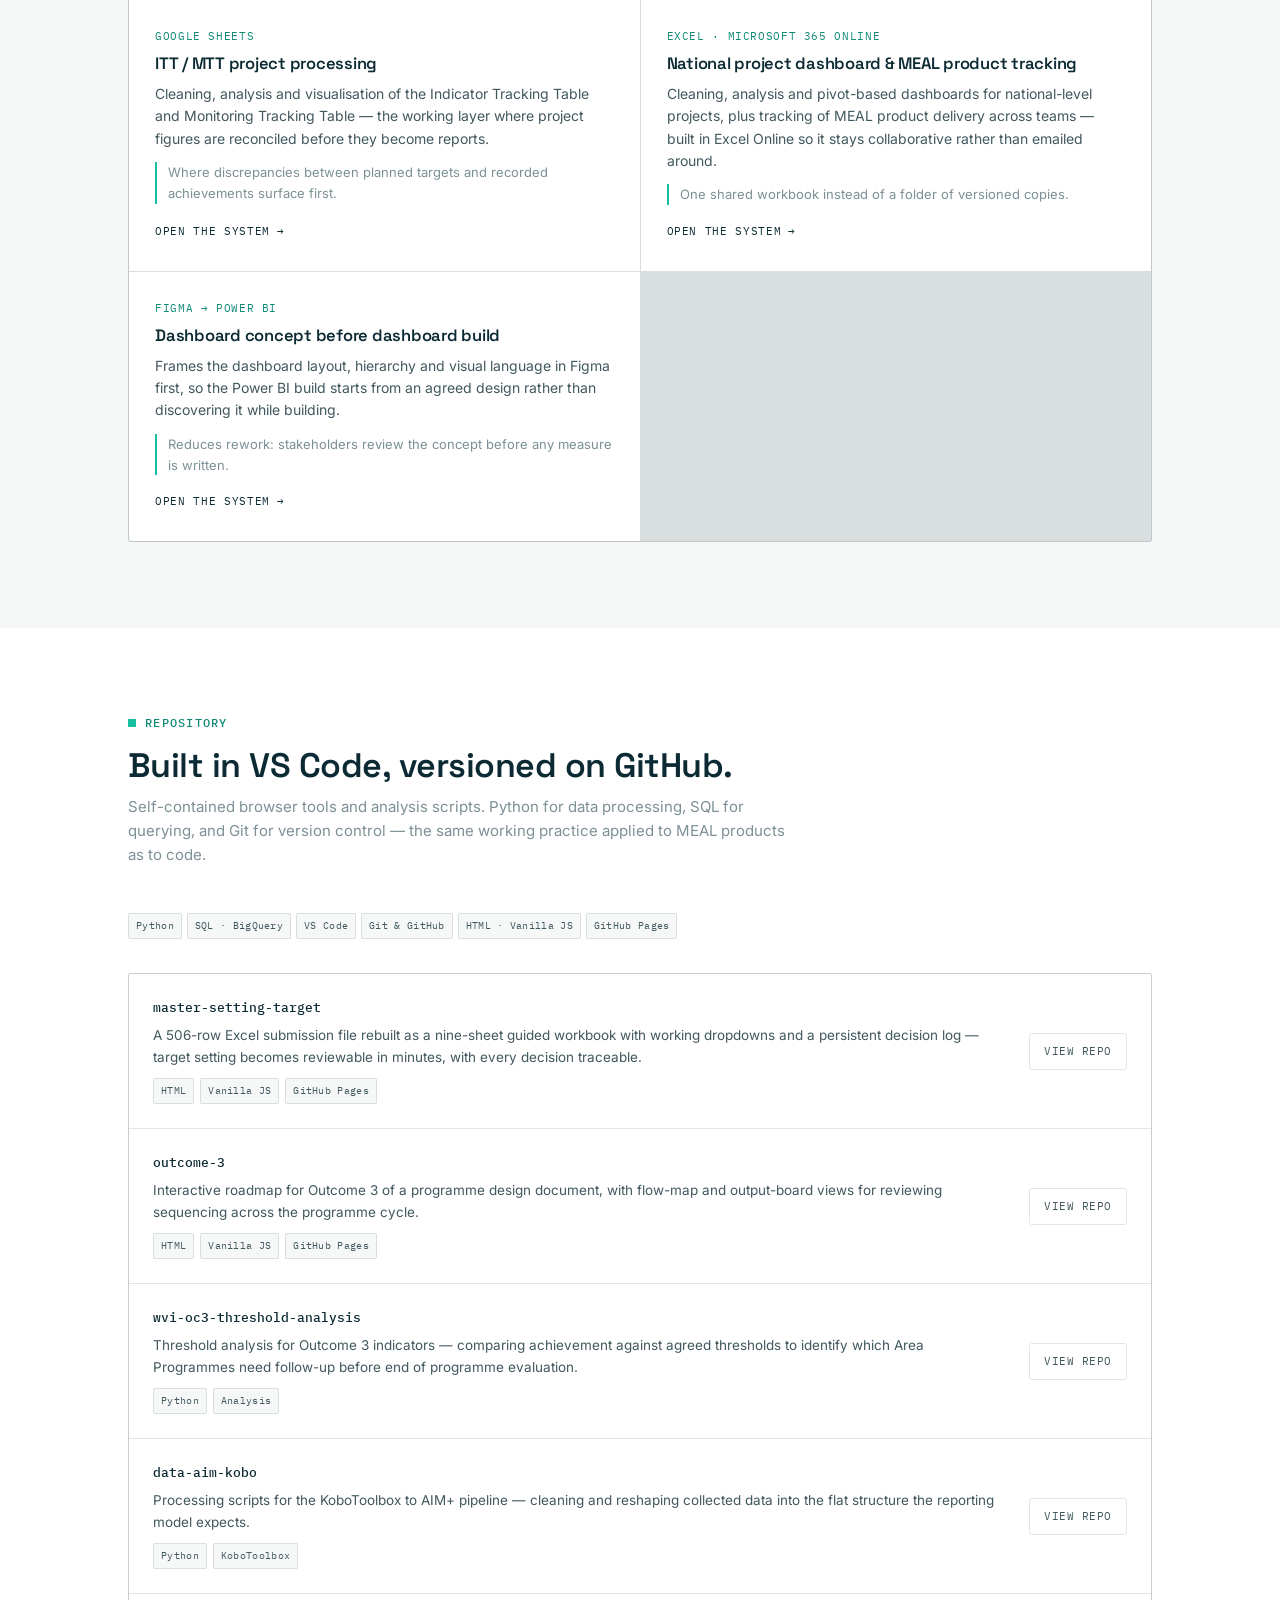
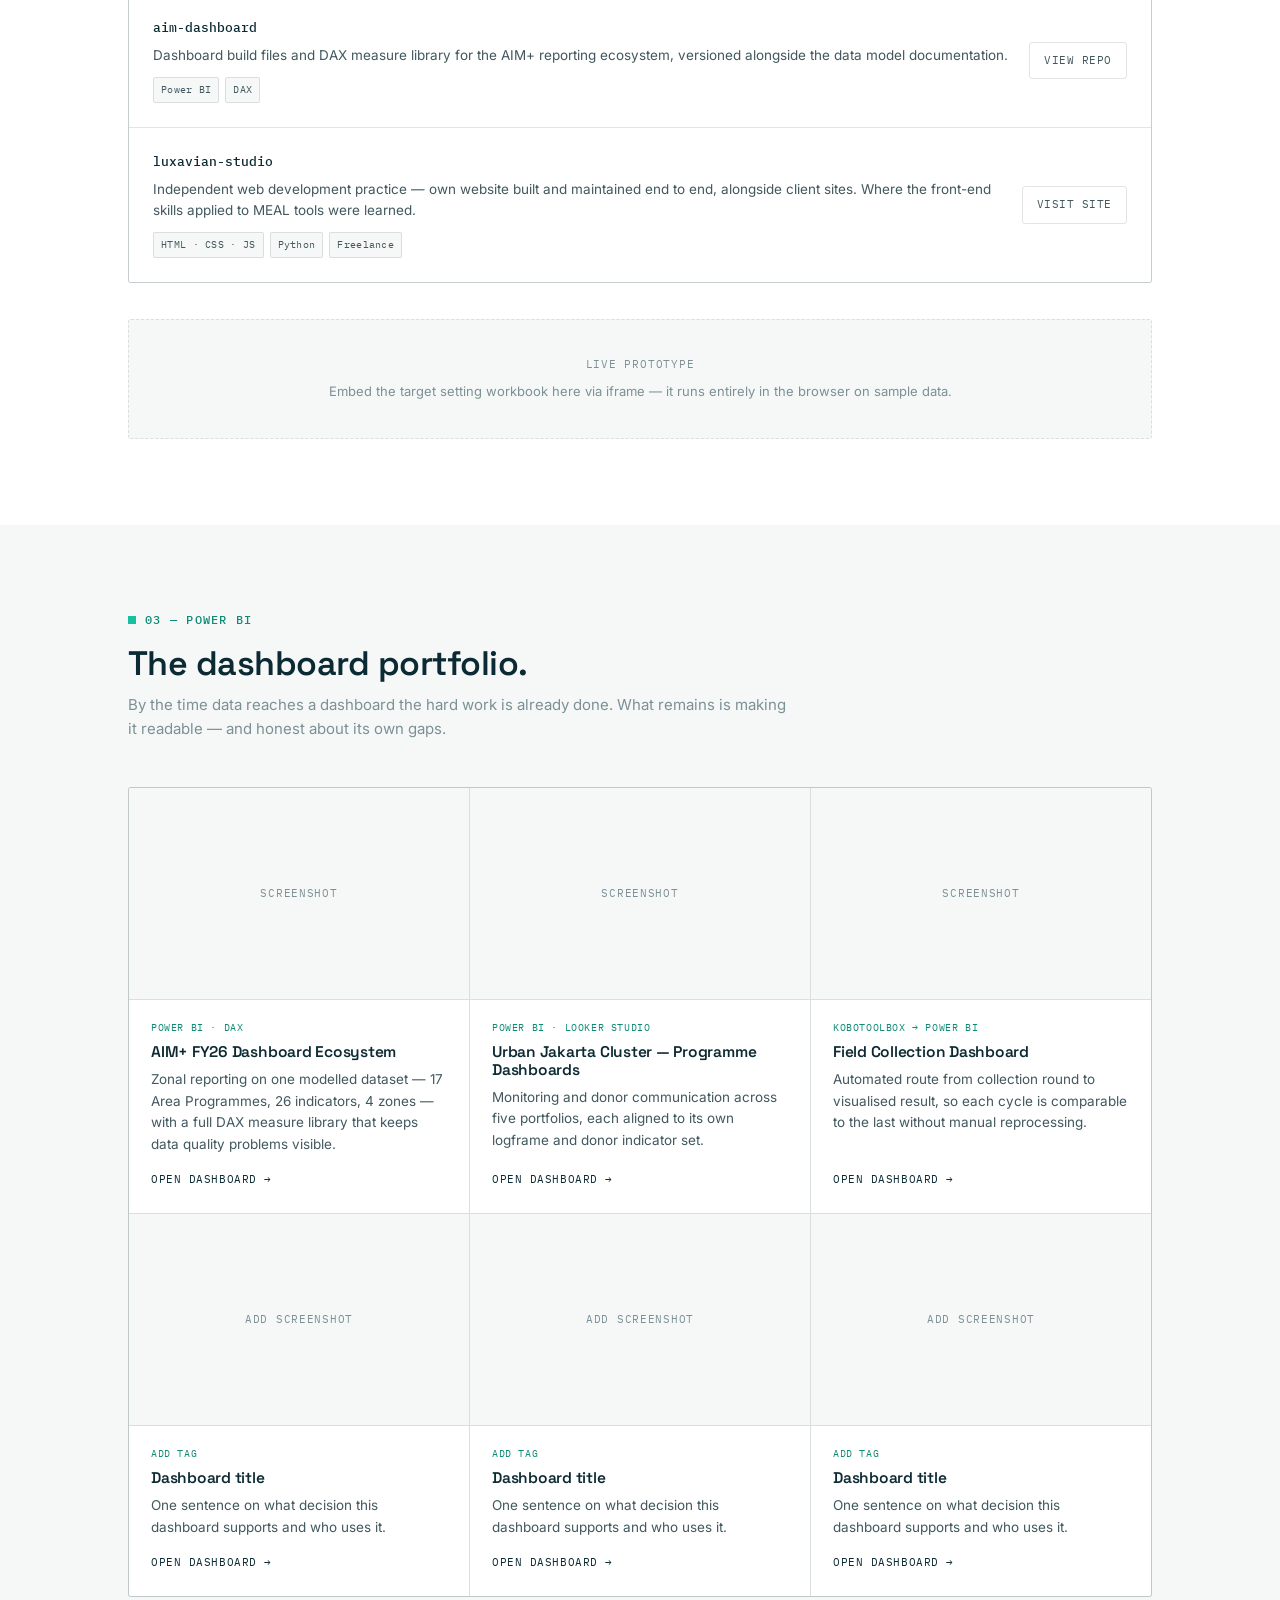
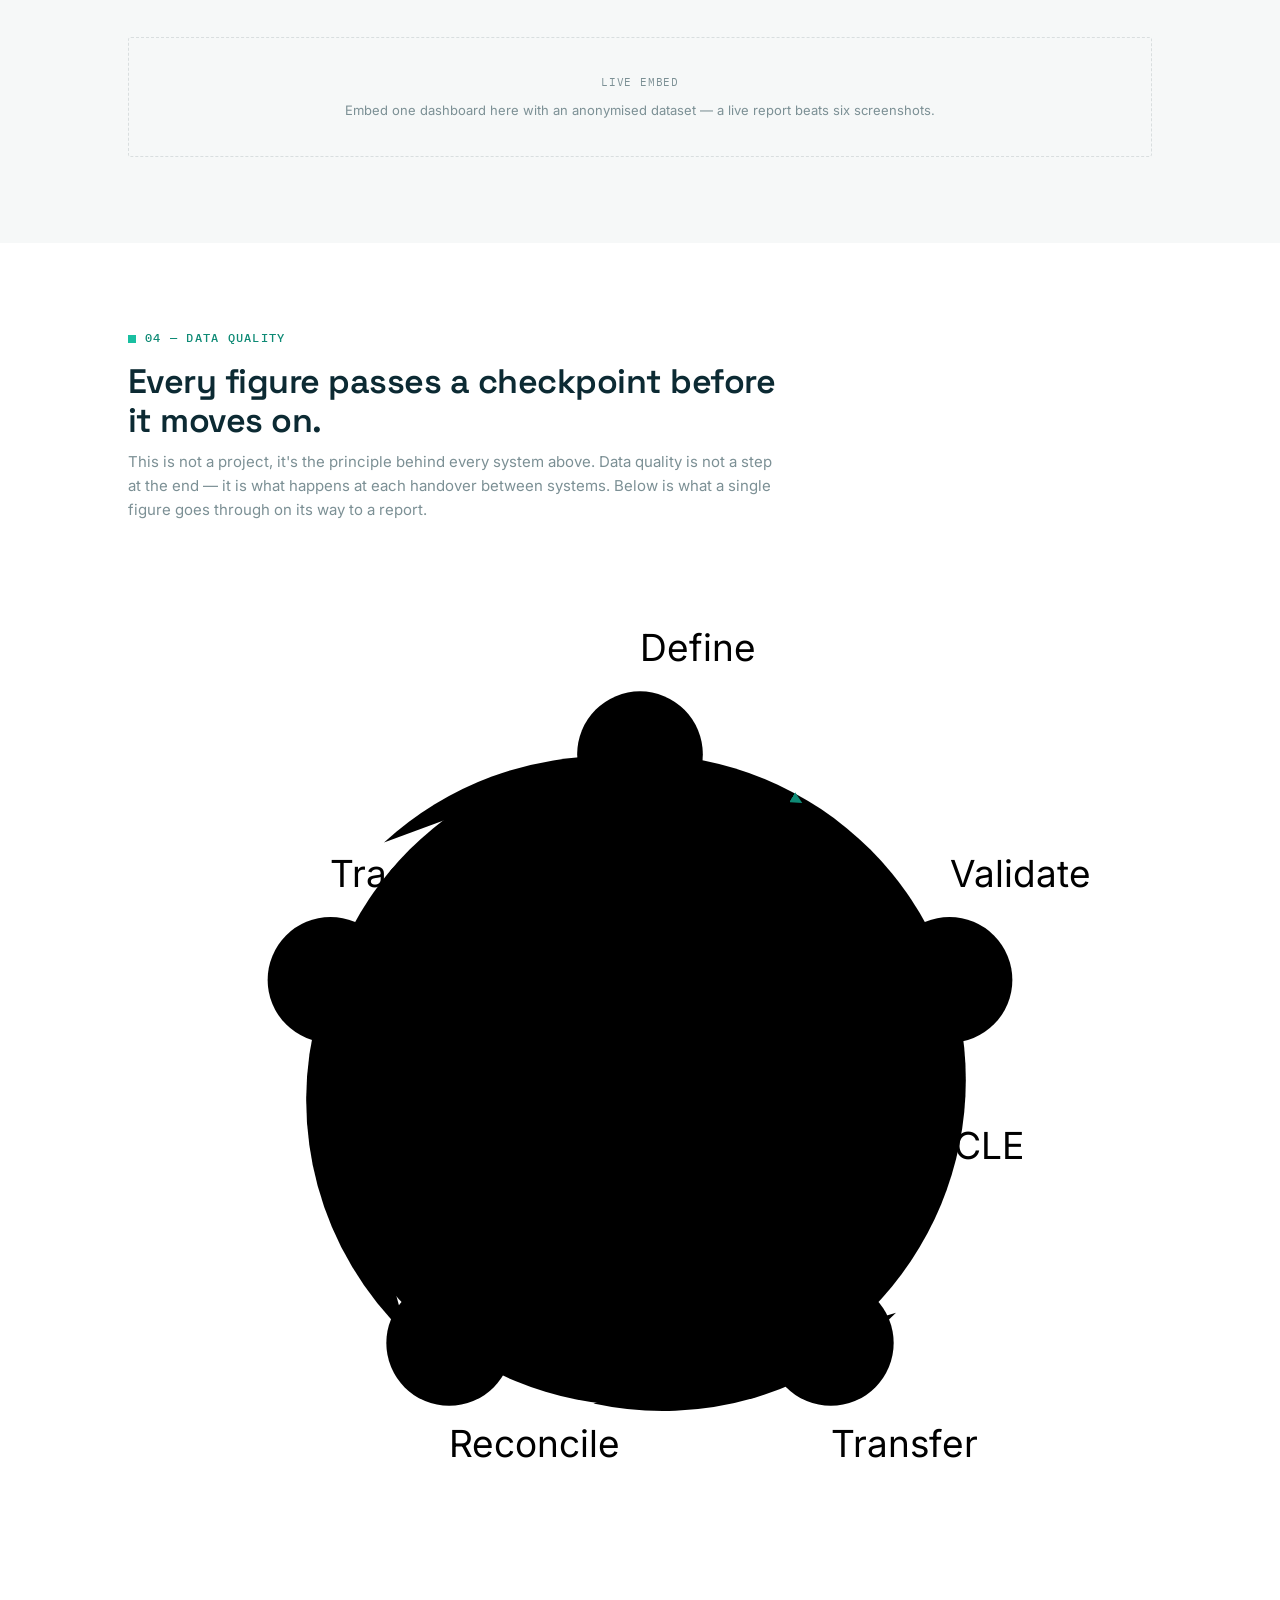
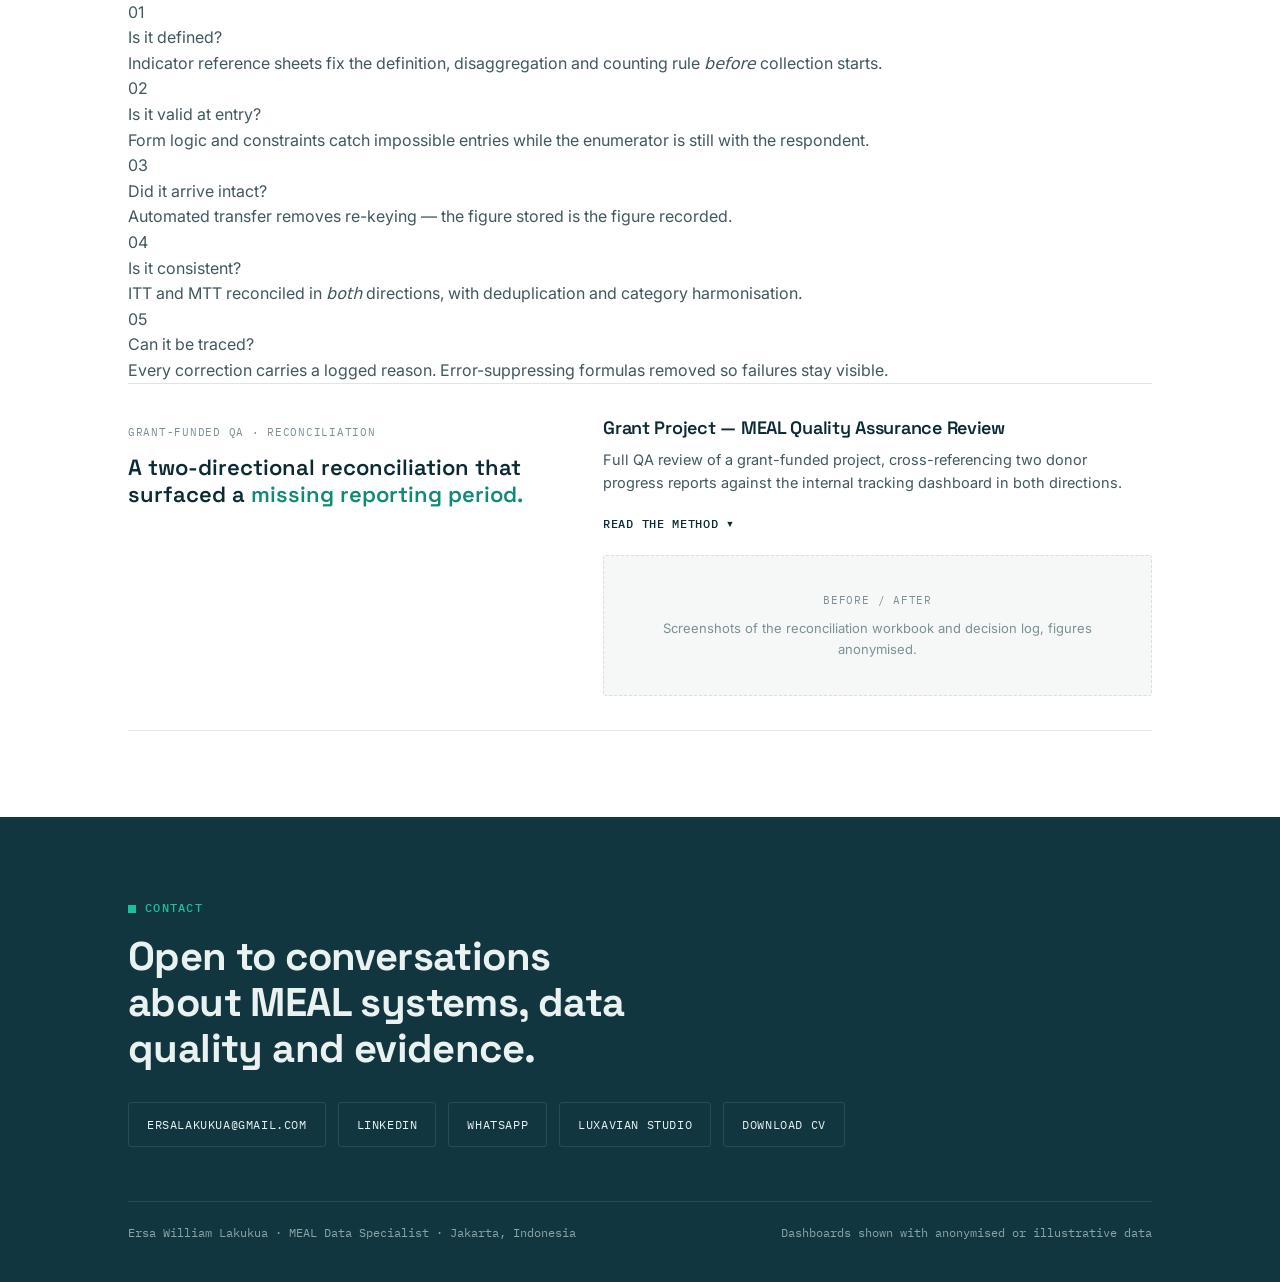
==== commit f9cfe40f: "Update index.html" ====
--- a/index.html
+++ b/index.html
@@ -34,7 +34,12 @@
       <div>
         <div class="eyebrow">PEARL Lead · Strategy, Risk, Innovation &amp; Evidence · MEAL Data Specialist</div>
         <h1>Ersa William Lakukua</h1>
-        <p class="lede">MEAL practitioner with <strong>7+ years</strong> across development, grant and emergency response programmes. I design the monitoring systems — from root cause analysis through to dashboard — and run the quality assurance that keeps every figure traceable.</p>
+        <div class="hero-intro">
+          <div class="portrait">
+            <img src="portrait.jpg" alt="Ersa William Lakukua">
+          </div>
+          <p class="lede" style="margin-bottom:0;">MEAL practitioner with <strong>7+ years</strong> across development, grant and emergency response programmes. I design the monitoring systems — from root cause analysis through to dashboard — and run the quality assurance that keeps every figure traceable.</p>
+        </div>
       </div>
       <div class="hero-side">
         <span class="stag">Toolkit</span>
@@ -537,31 +542,88 @@
       <p>This is not a project, it's the principle behind every system above. Data quality is not a step at the end — it is what happens at each handover between systems. Below is what a single figure goes through on its way to a report.</p>
     </div>
 
-    <div class="gates">
-      <div class="gate">
-        <div class="gstage">Checkpoint 01</div>
-        <div class="gcheck">Is it defined?</div>
-        <div class="gdesc">Indicator reference sheets fix the definition, disaggregation and counting rule before collection starts. A figure with no agreed definition cannot be verified later.</div>
-      </div>
-      <div class="gate">
-        <div class="gstage">Checkpoint 02</div>
-        <div class="gcheck">Is it valid at entry?</div>
-        <div class="gdesc">Form logic and constraints in KoboToolbox catch out-of-range and inconsistent entries at the point of collection, while the enumerator is still with the respondent.</div>
-      </div>
-      <div class="gate">
-        <div class="gstage">Checkpoint 03</div>
-        <div class="gcheck">Did it arrive intact?</div>
-        <div class="gdesc">Automated transfer to the warehouse removes re-keying, so the figure that reaches storage is the figure that was recorded. Extraction follows one defined contract per source.</div>
-      </div>
-      <div class="gate">
-        <div class="gstage">Checkpoint 04</div>
-        <div class="gcheck">Is it consistent?</div>
-        <div class="gdesc">Deduplication, unit and category harmonisation, and reconciliation between the Indicator Tracking Table and the Monitoring Tracking Table — run in both directions, not just one.</div>
-      </div>
-      <div class="gate">
-        <div class="gstage">Checkpoint 05</div>
-        <div class="gcheck">Can it be traced?</div>
-        <div class="gdesc">Every corrected figure carries a logged reason. Error-suppressing formulas are removed so failures stay visible rather than being absorbed into a clean-looking total.</div>
+    <div class="cycle-wrap">
+      <svg class="cycle-svg" viewBox="0 0 440 440" xmlns="http://www.w3.org/2000/svg" role="img" aria-label="Five data quality checkpoints arranged as a cycle">
+        <circle class="ring" cx="220" cy="220" r="140"/>
+        <!-- cycle arrows between nodes -->
+        <path class="arc" d="M 300 108 A 140 140 0 0 1 355 250"/>
+        <path class="arc" d="M 330 320 A 140 140 0 0 1 200 359"/>
+        <path class="arc" d="M 120 330 A 140 140 0 0 1 82 190"/>
+        <path class="arc" d="M 110 118 A 140 140 0 0 1 210 81"/>
+        <path class="arc" d="M 245 84 A 140 140 0 0 1 288 100" marker-end="url(#ar)"/>
+        <defs>
+          <marker id="ar" viewBox="0 0 10 10" refX="6" refY="5" markerWidth="5" markerHeight="5" orient="auto">
+            <path d="M 0 0 L 10 5 L 0 10 z" fill="#0E8A75"/>
+          </marker>
+        </defs>
+
+        <!-- centre -->
+        <text class="core-t" x="220" y="212">Traceable</text>
+        <text class="core-t" x="220" y="232">figure</text>
+        <text class="core-s" x="220" y="254">CONTINUOUS CYCLE</text>
+
+        <!-- 01 top -->
+        <circle class="node" cx="220" cy="80" r="27"/>
+        <text class="node-n" x="220" y="85">01</text>
+        <text class="node-t" x="220" y="40">Define</text>
+
+        <!-- 02 right -->
+        <circle class="node" cx="353" cy="177" r="27"/>
+        <text class="node-n" x="353" y="182">02</text>
+        <text class="node-t" x="353" y="137">Validate</text>
+
+        <!-- 03 lower right -->
+        <circle class="node" cx="302" cy="333" r="27"/>
+        <text class="node-n" x="302" y="338">03</text>
+        <text class="node-t" x="302" y="382">Transfer</text>
+
+        <!-- 04 lower left -->
+        <circle class="node" cx="138" cy="333" r="27"/>
+        <text class="node-n" x="138" y="338">04</text>
+        <text class="node-t" x="138" y="382">Reconcile</text>
+
+        <!-- 05 left -->
+        <circle class="node" cx="87" cy="177" r="27"/>
+        <text class="node-n" x="87" y="182">05</text>
+        <text class="node-t" x="87" y="137">Trace</text>
+      </svg>
+
+      <div class="cycle-list">
+        <div class="cycle-item">
+          <span class="cn">01</span>
+          <div>
+            <div class="cq">Is it defined?</div>
+            <div class="ca">Indicator reference sheets fix the definition, disaggregation and counting rule <em>before</em> collection starts.</div>
+          </div>
+        </div>
+        <div class="cycle-item">
+          <span class="cn">02</span>
+          <div>
+            <div class="cq">Is it valid at entry?</div>
+            <div class="ca">Form logic and constraints catch impossible entries while the enumerator is still with the respondent.</div>
+          </div>
+        </div>
+        <div class="cycle-item">
+          <span class="cn">03</span>
+          <div>
+            <div class="cq">Did it arrive intact?</div>
+            <div class="ca">Automated transfer removes re-keying — the figure stored is the figure recorded.</div>
+          </div>
+        </div>
+        <div class="cycle-item">
+          <span class="cn">04</span>
+          <div>
+            <div class="cq">Is it consistent?</div>
+            <div class="ca">ITT and MTT reconciled in <em>both</em> directions, with deduplication and category harmonisation.</div>
+          </div>
+        </div>
+        <div class="cycle-item">
+          <span class="cn">05</span>
+          <div>
+            <div class="cq">Can it be traced?</div>
+            <div class="ca">Every correction carries a logged reason. Error-suppressing formulas removed so failures stay visible.</div>
+          </div>
+        </div>
       </div>
     </div>
 
--- a/styles.css
+++ b/styles.css
@@ -51,6 +51,18 @@
 .hero .lede{font-size:17.5px; color:var(--on-ink-dim); max-width:620px; margin-bottom:46px;}
 .hero .lede strong{color:var(--on-ink); font-weight:600;}
 
+/* ---------- HERO GRID (intro + skills sidebar) ---------- */
+.hero-grid{display:grid; grid-template-columns:1fr 300px; gap:50px; align-items:start; margin-bottom:40px;}
+.hero-side{border-left:1px solid var(--line-dark); padding-left:36px;}
+.hero-side .stag{font-family:'IBM Plex Mono'; font-size:10.5px; text-transform:uppercase; letter-spacing:.08em; color:var(--teal); margin-bottom:18px; display:block;}
+.hero-side .skills{border-top:none; padding:0; grid-template-columns:1fr; gap:18px; margin-bottom:0;}
+.hero-side .stats{border-top:1px solid var(--line-dark); padding:22px 0 0; margin-top:24px; display:grid; grid-template-columns:1fr 1fr; gap:18px 14px;}
+.hero-side .stats .stat .num{font-size:22px;}
+@media(max-width:900px){
+  .hero-grid{grid-template-columns:1fr; gap:34px;}
+  .hero-side{border-left:none; padding-left:0; border-top:1px solid var(--line-dark); padding-top:28px;}
+}
+
 /* ---------- CAREER TIMELINE ---------- */
 .tl-label{font-family:'IBM Plex Mono'; font-size:10.5px; text-transform:uppercase; letter-spacing:.09em; color:var(--on-ink-dim); margin-bottom:20px;}
 .timeline{display:grid; grid-template-columns:repeat(5,1fr); gap:0; margin-bottom:44px; position:relative;}
@@ -102,12 +114,13 @@
 .exp .sec-head .eyebrow{color:var(--teal);}
 .exp .sec-head h2{color:var(--on-ink);}
 .exp .sec-head p{color:var(--on-ink-dim);}
-.photo-row{display:grid; grid-template-columns:1fr 1fr; gap:16px; margin-bottom:52px; max-width:560px;}
-.photo-frame{aspect-ratio:4/3; border:1px dashed var(--line-dark); border-radius:var(--r); background:rgba(255,255,255,.03); display:flex; flex-direction:column; align-items:center; justify-content:center; gap:6px; text-align:center; padding:16px; overflow:hidden;}
+.photo-row{display:grid; grid-template-columns:repeat(4,1fr); gap:14px; margin-bottom:52px; max-width:820px;}
+.photo-frame{aspect-ratio:4/3; border:1px dashed var(--line-dark); border-radius:var(--r); background:rgba(255,255,255,.03); display:flex; flex-direction:column; align-items:center; justify-content:center; gap:6px; text-align:center; padding:14px; overflow:hidden;}
 .photo-frame img{width:100%; height:100%; object-fit:cover; border-radius:var(--r);}
-.photo-frame .pf-lab{font-family:'IBM Plex Mono'; font-size:10.5px; text-transform:uppercase; letter-spacing:.07em; color:var(--teal);}
-.photo-frame .pf-note{font-size:11.5px; color:var(--on-ink-dim); line-height:1.4;}
-@media(max-width:520px){.photo-row{grid-template-columns:1fr; max-width:100%;}}
+.photo-frame .pf-lab{font-family:'IBM Plex Mono'; font-size:10px; text-transform:uppercase; letter-spacing:.07em; color:var(--teal);}
+.photo-frame .pf-note{font-size:11px; color:var(--on-ink-dim); line-height:1.4;}
+@media(max-width:760px){.photo-row{grid-template-columns:repeat(2,1fr); max-width:100%;}}
+@media(max-width:420px){.photo-row{grid-template-columns:1fr;}}
 
 .track{border-top:1px solid var(--line-dark); padding:34px 0; display:grid; grid-template-columns:220px 1fr; gap:34px;}
 .track:last-of-type{border-bottom:1px solid var(--line-dark);}
@@ -193,6 +206,22 @@
 @media(max-width:900px){.dgrid{grid-template-columns:repeat(2,1fr);}}
 @media(max-width:600px){.dgrid{grid-template-columns:1fr;}}
 
+/* ---------- FLOW MAP (shown first on every detail page) ---------- */
+.flowmap-label{font-family:'IBM Plex Mono'; font-size:11px; text-transform:uppercase; letter-spacing:.08em; color:var(--slate-soft); margin-bottom:18px;}
+.flowmap-label strong{color:var(--ink); font-weight:600;}
+.flowmap{display:flex; flex-wrap:wrap; gap:2px; background:var(--line-light); padding:2px; border-radius:var(--r); margin-bottom:56px;}
+.flow-item{flex:1 1 160px; background:var(--ink); padding:20px 26px 18px 32px; position:relative;
+  clip-path:polygon(0 0,90% 0,100% 50%,90% 100%,0 100%,12% 50%);}
+.flow-item:first-child{clip-path:polygon(0 0,90% 0,100% 50%,90% 100%,0 100%,0 50%); padding-left:24px;}
+.flow-item:last-child{background:var(--teal-deep);}
+.flow-item .fnum{font-family:'IBM Plex Mono'; font-size:10px; color:var(--teal); letter-spacing:.09em; text-transform:uppercase; display:block; margin-bottom:8px;}
+.flow-item:last-child .fnum{color:var(--on-ink);}
+.flow-item .flabel{font-family:'Space Grotesk'; font-size:13.5px; font-weight:600; color:var(--on-ink); line-height:1.3;}
+@media(max-width:700px){
+  .flowmap{flex-direction:column; gap:1px;}
+  .flow-item{clip-path:none !important; padding:16px 20px;}
+}
+
 /* ---------- SUBPAGE ---------- */
 .subhero{background:var(--ink); color:var(--on-ink); padding:70px 0 62px; position:relative; overflow:hidden;}
 .subhero::after{content:''; position:absolute; inset:0; background-image:radial-gradient(var(--teal) 1px, transparent 1px); background-size:52px 52px; opacity:.07; pointer-events:none;}
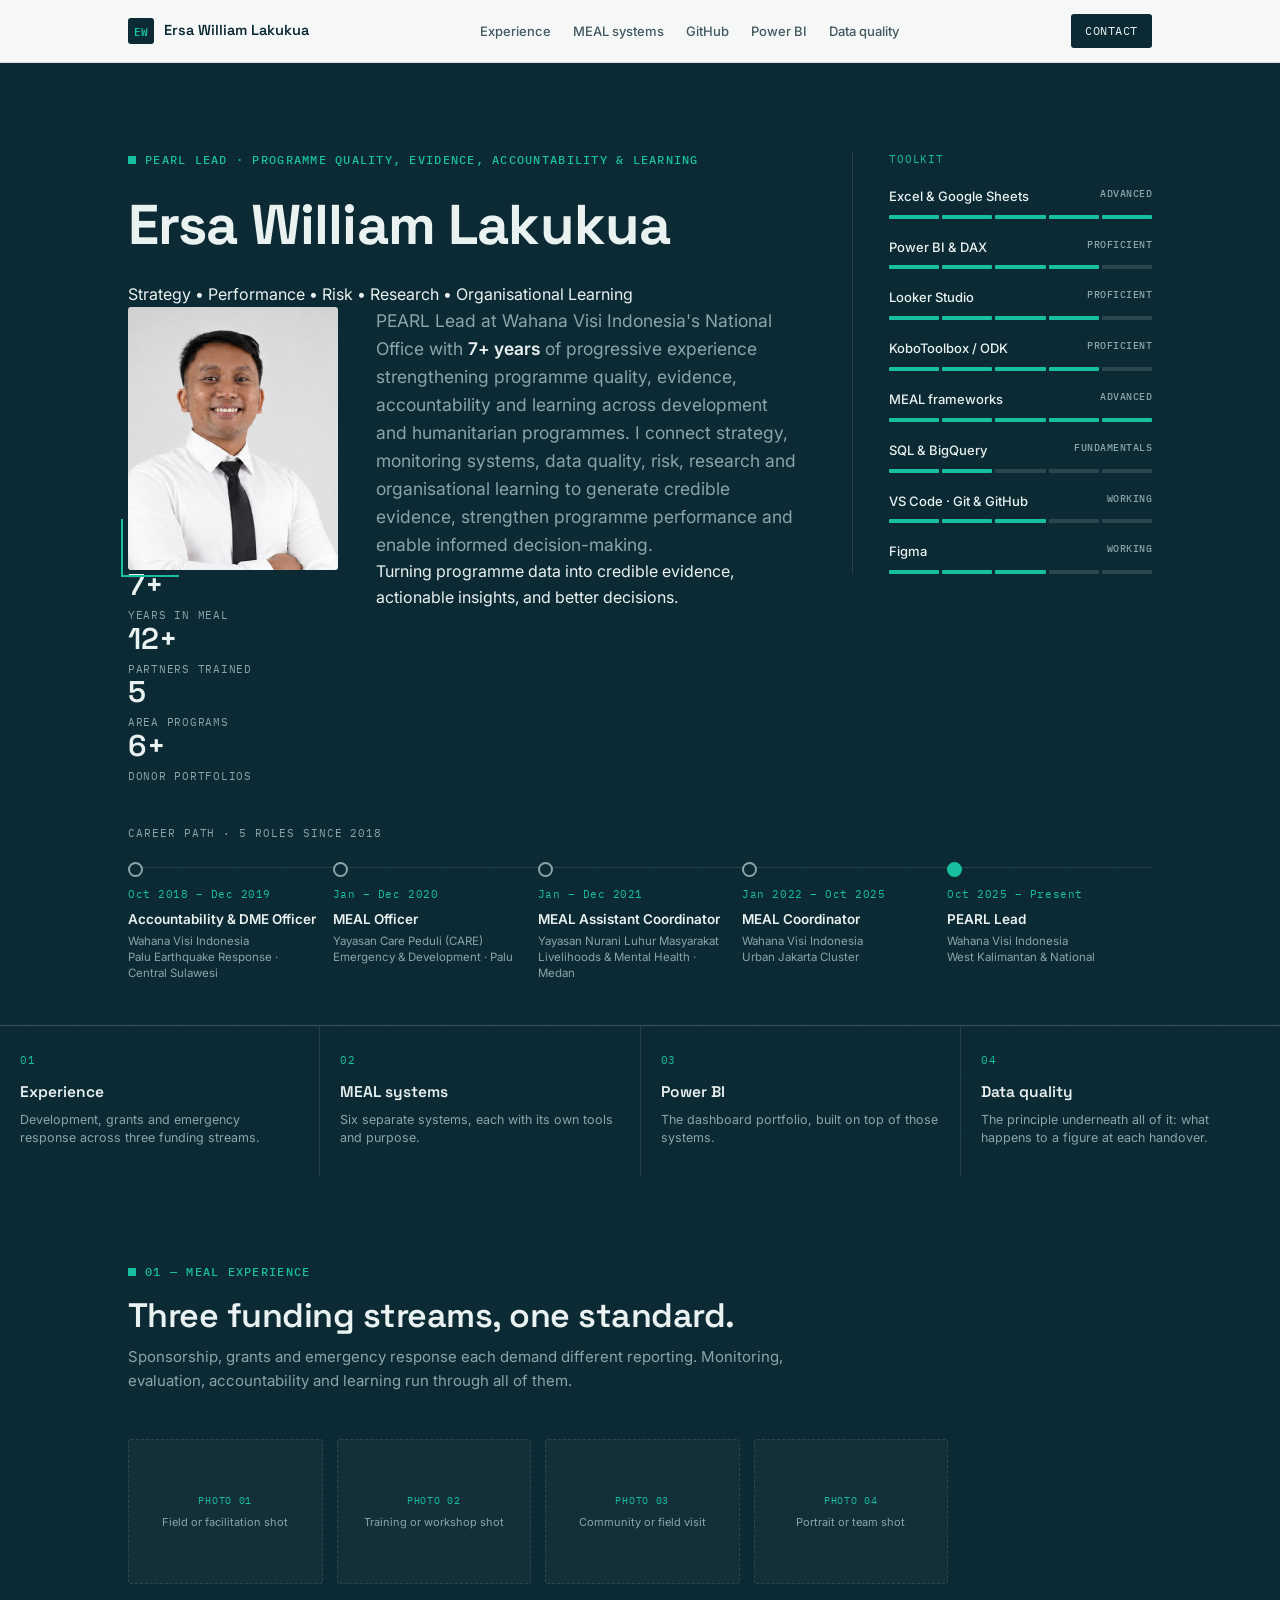
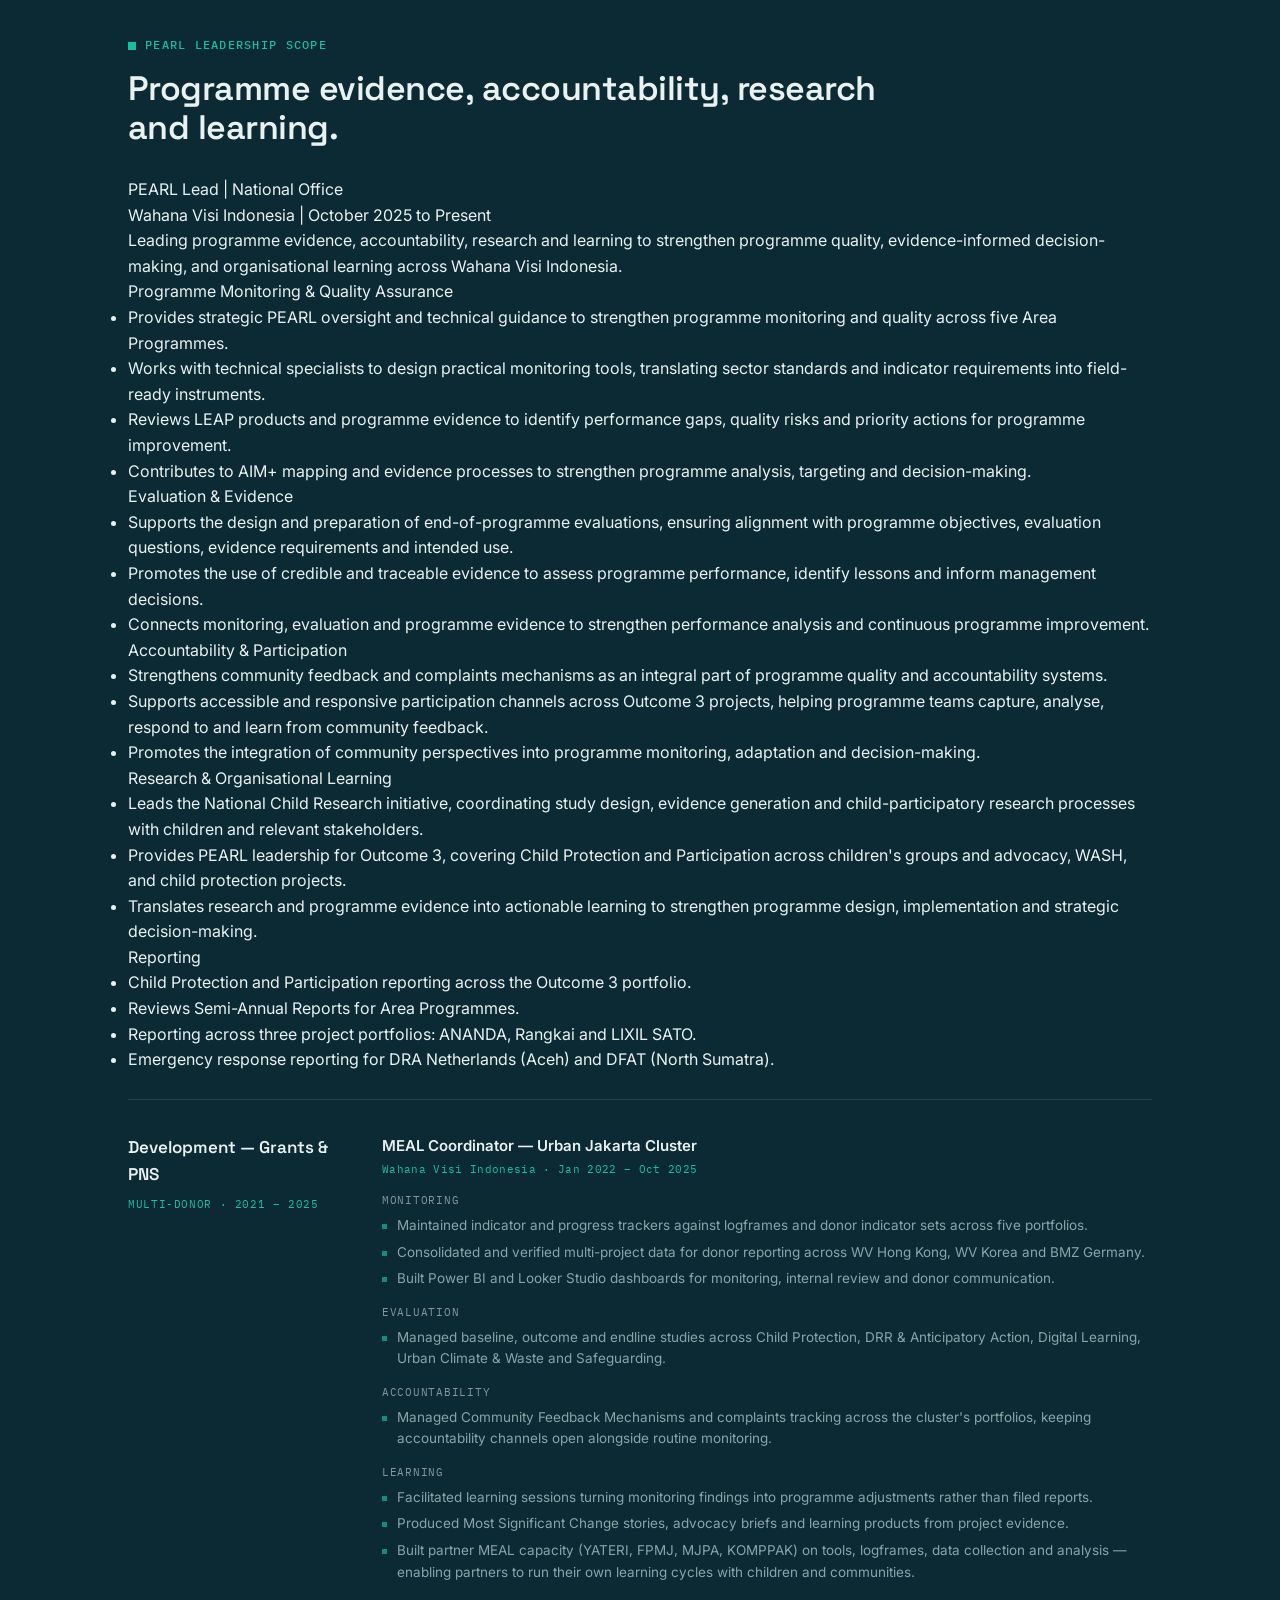
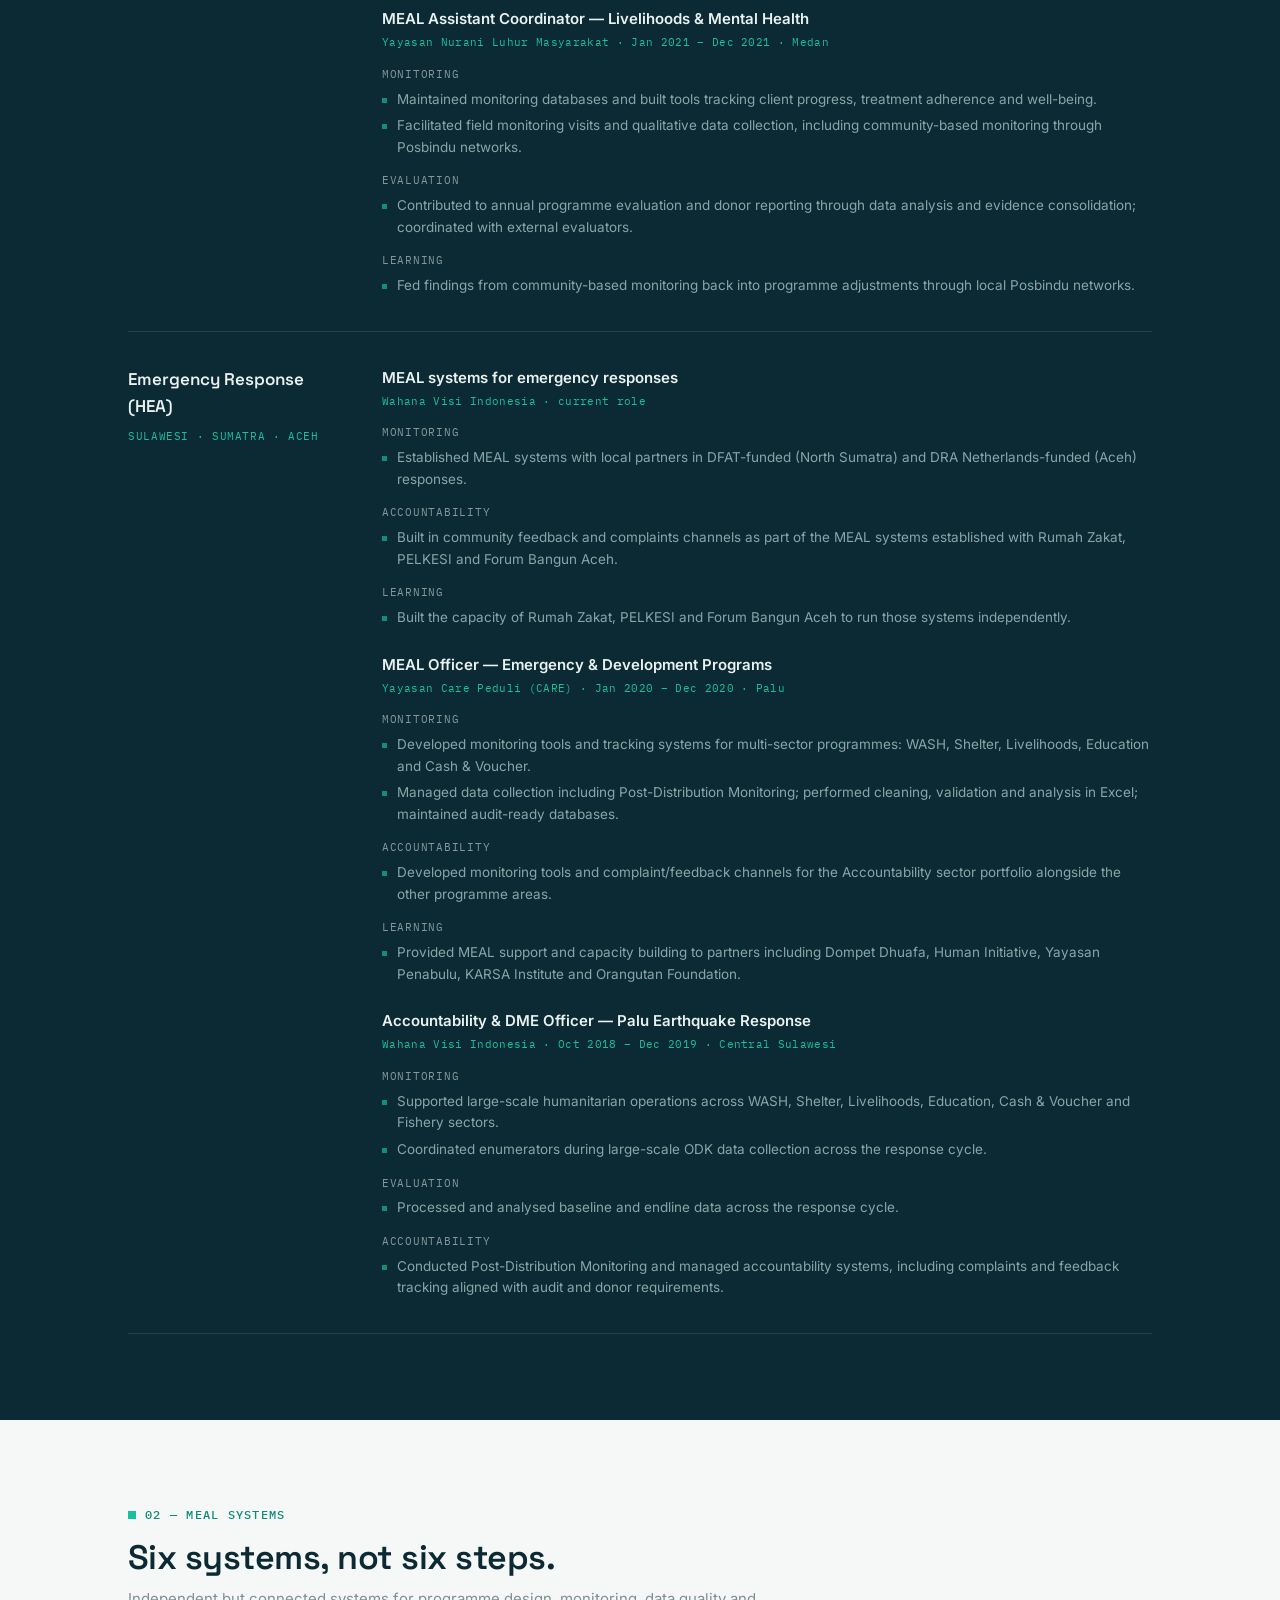
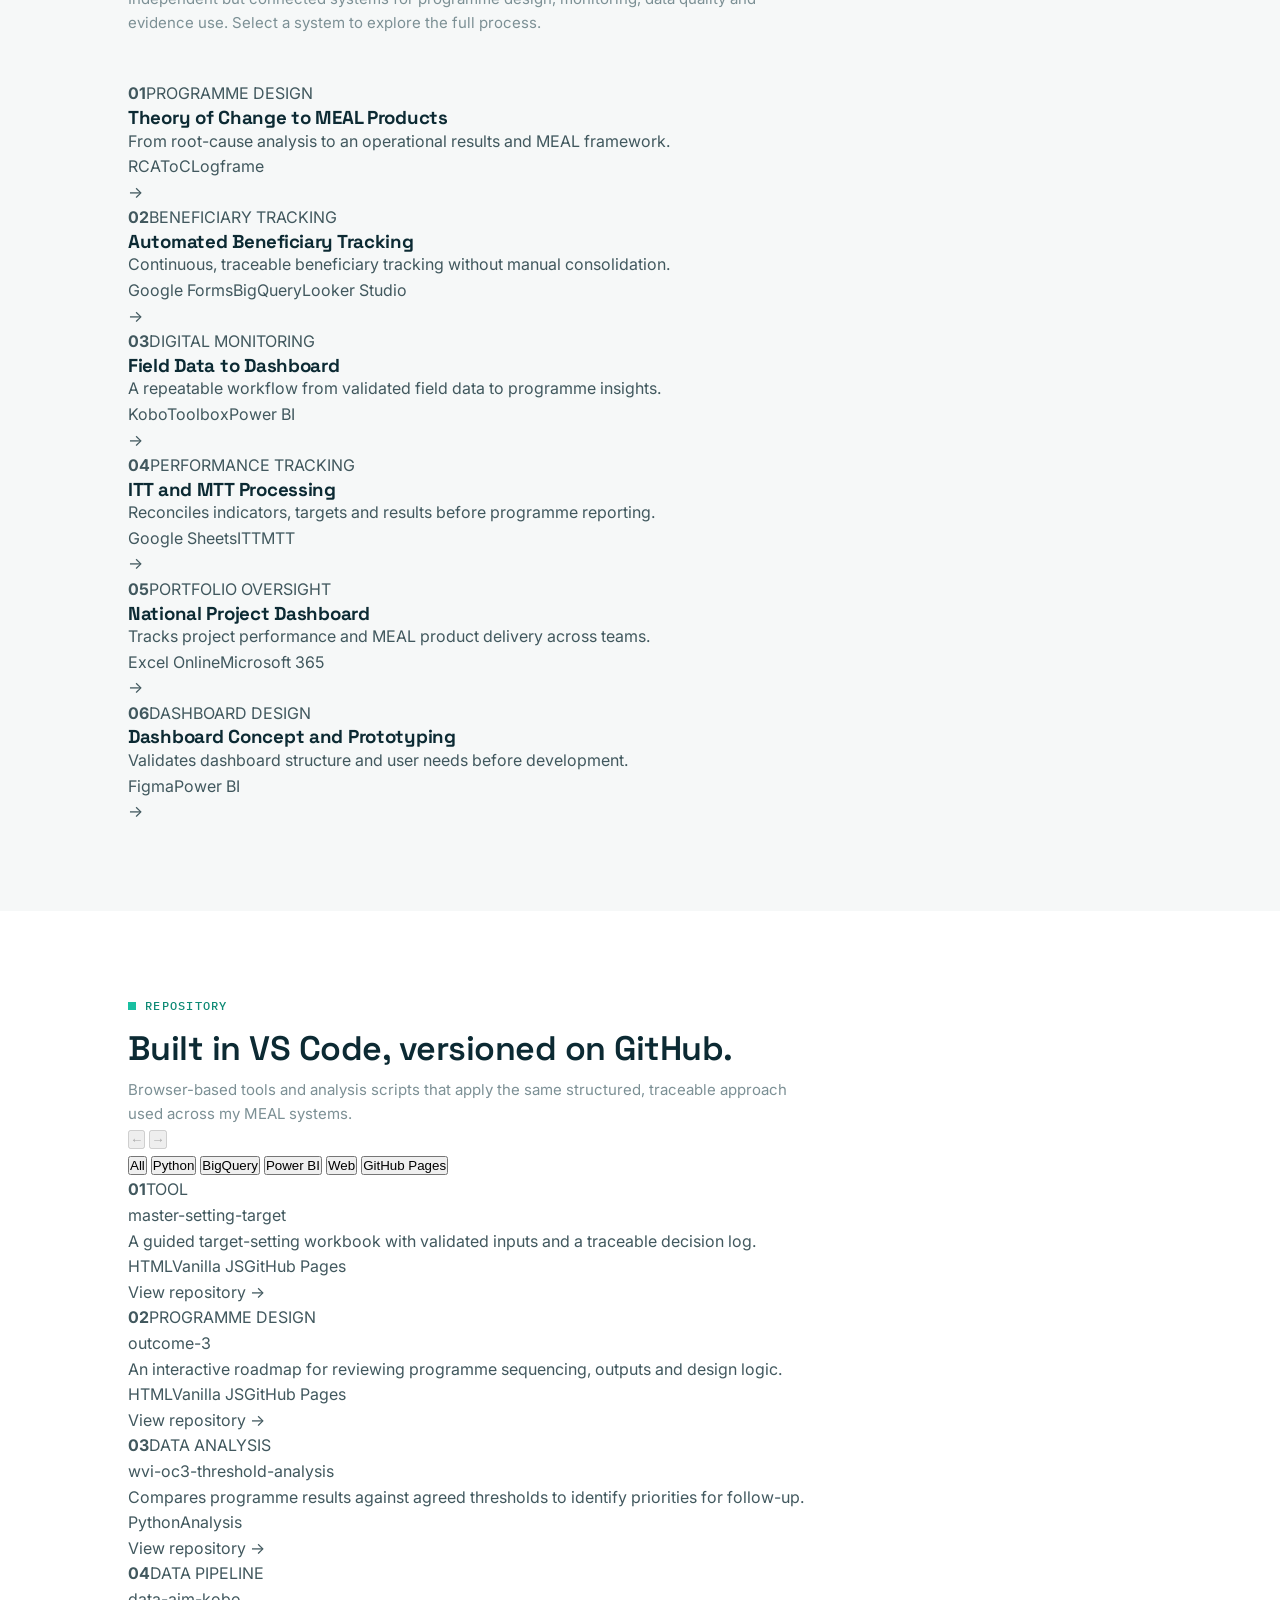
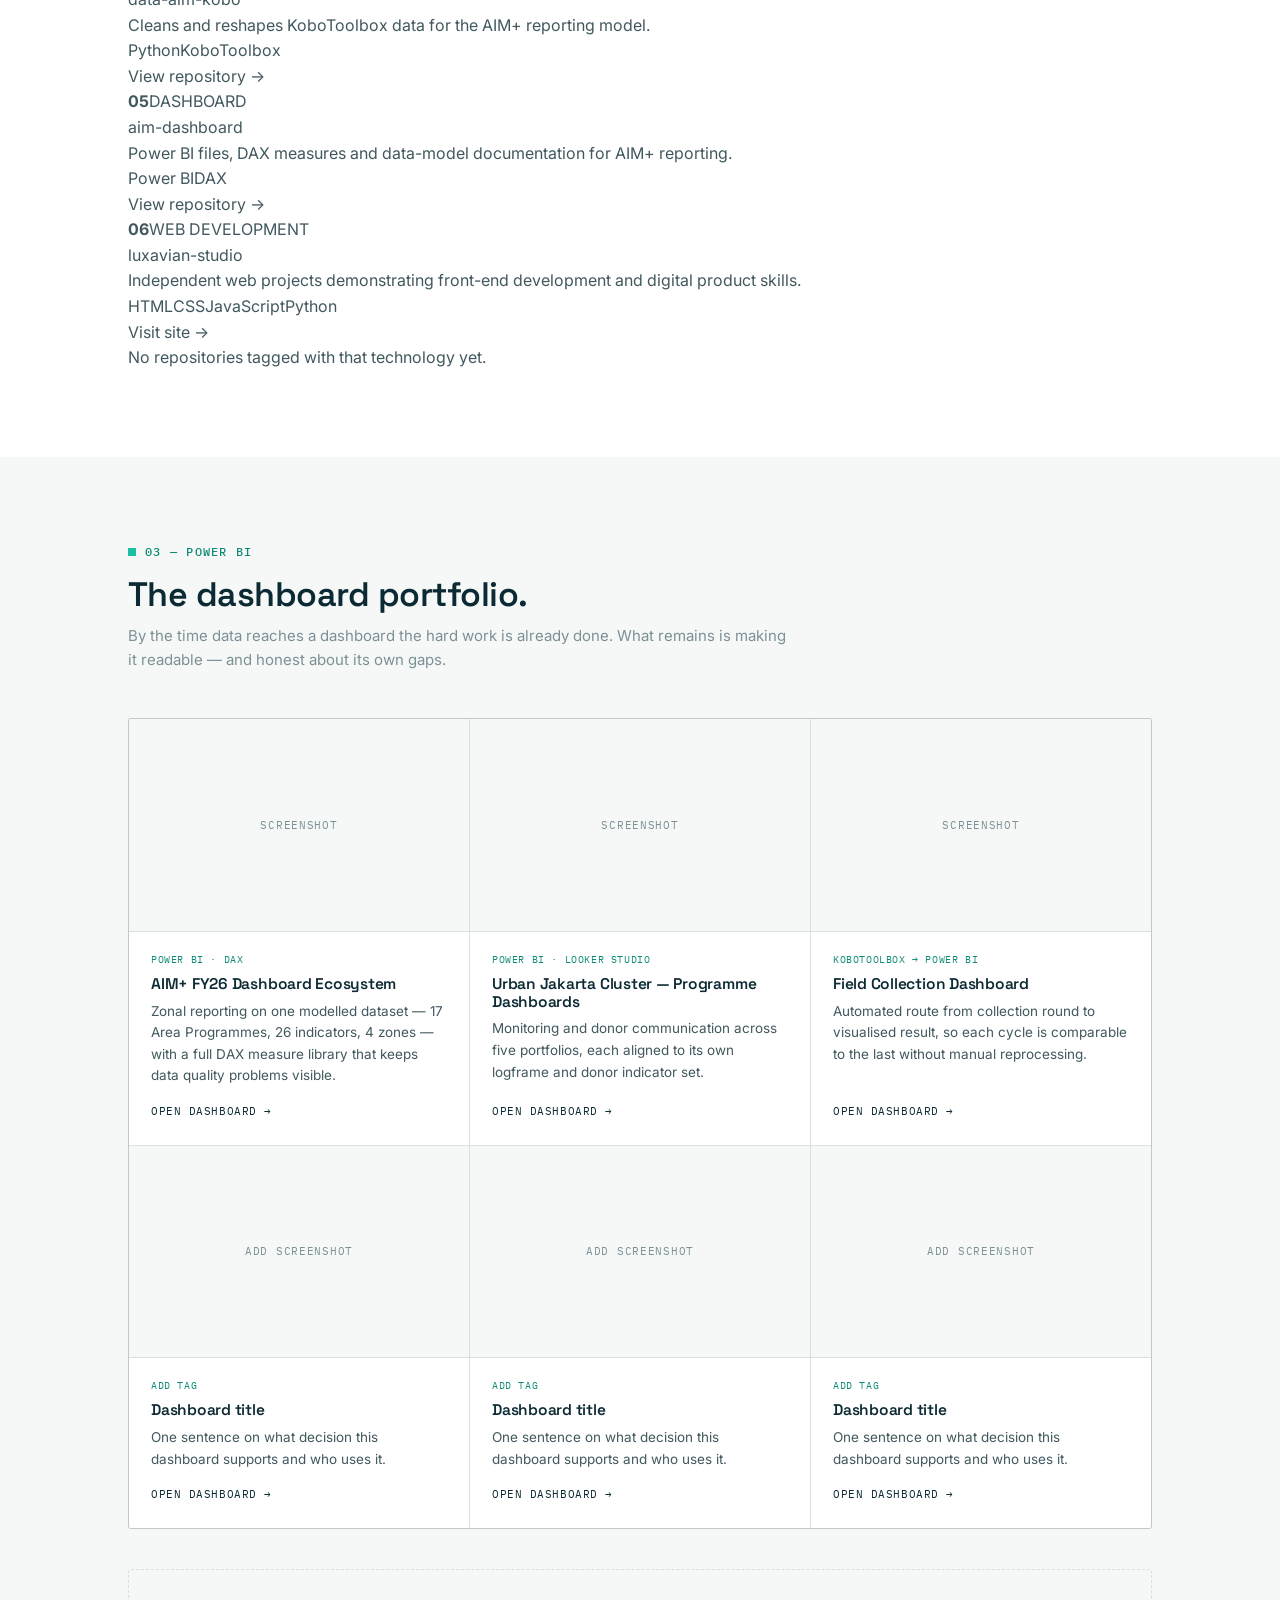
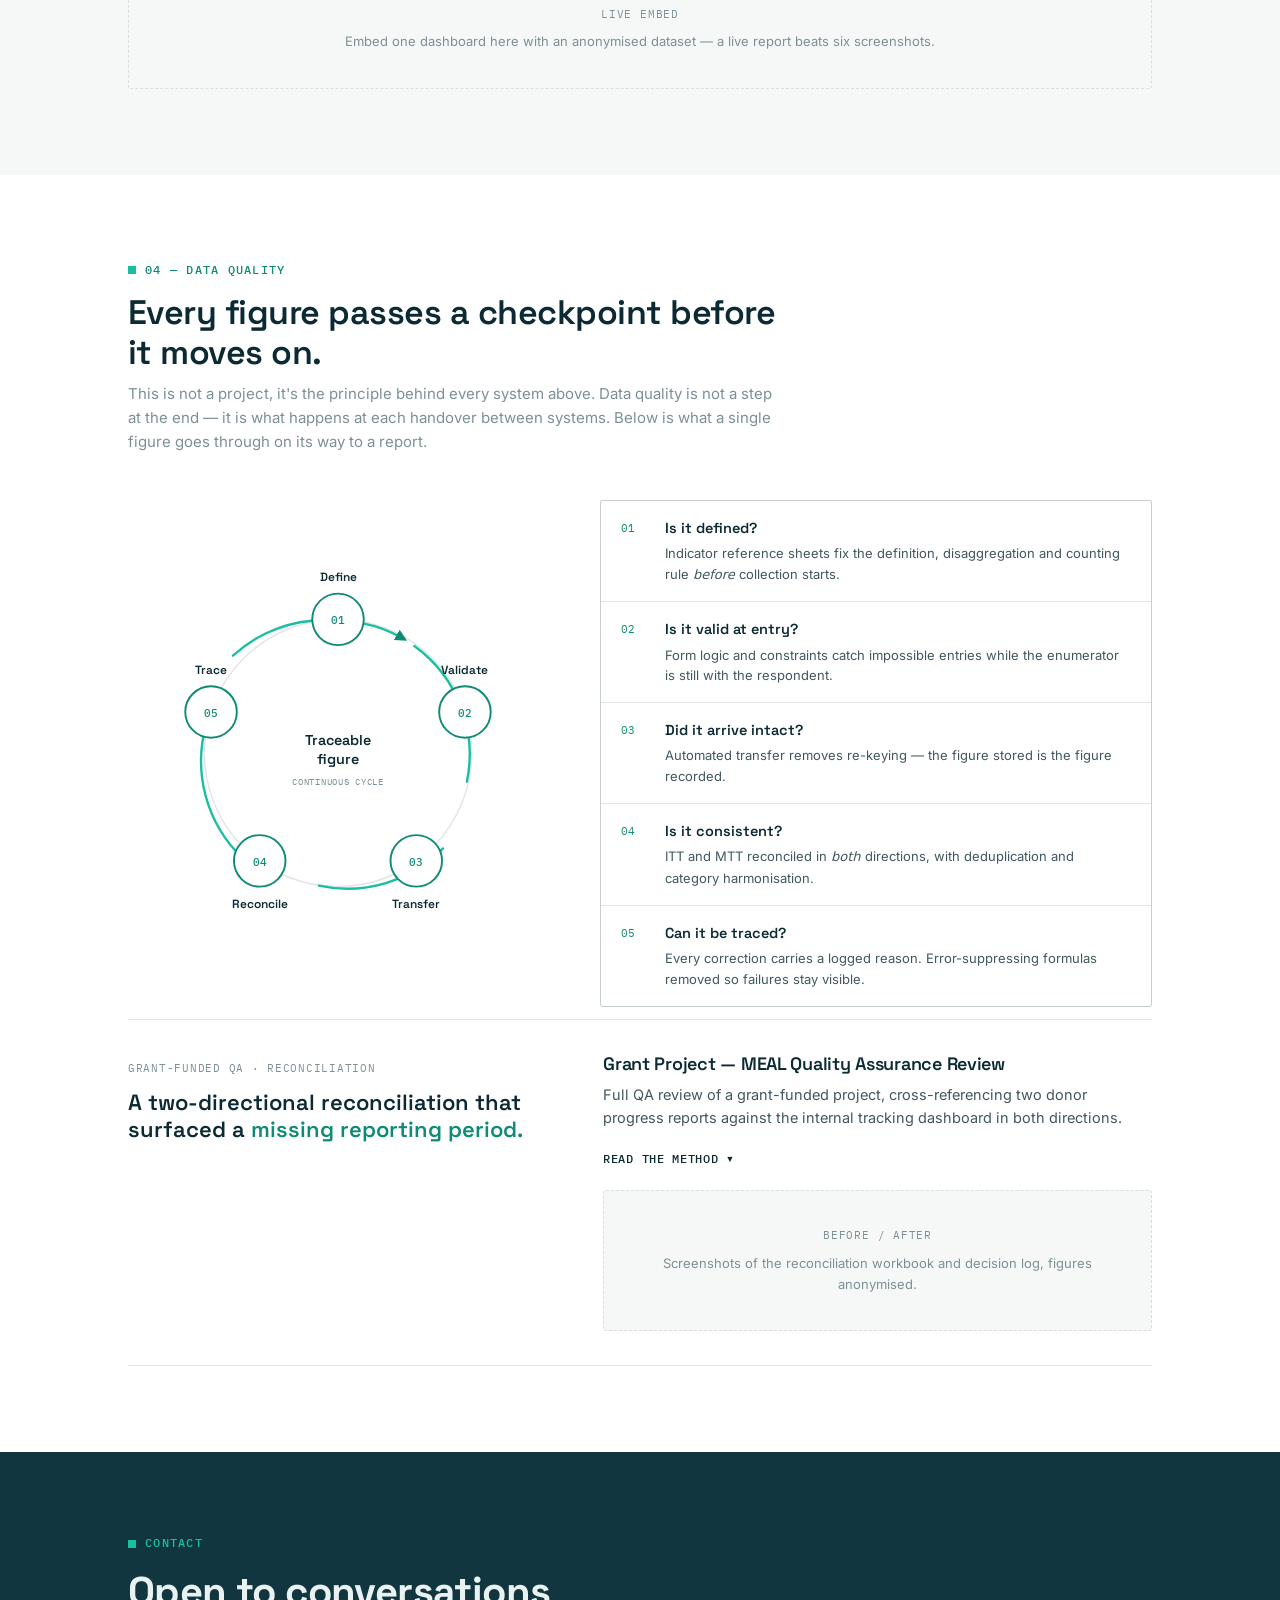
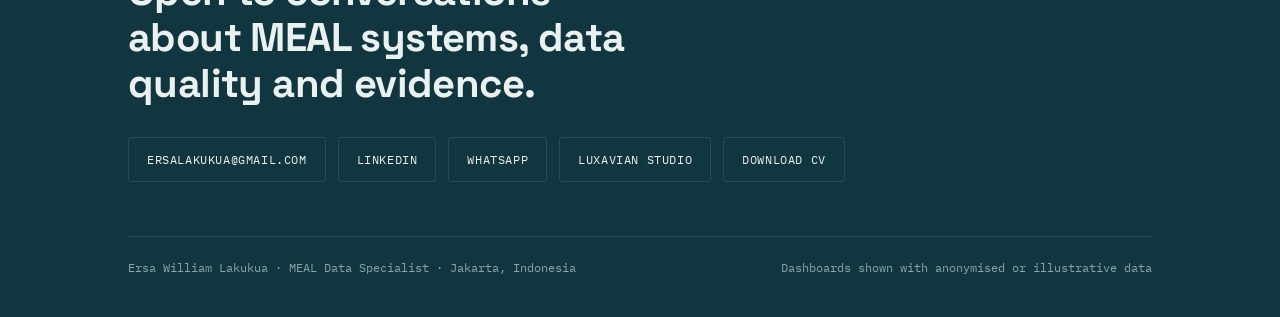
==== commit 8f48022b: "Update index.html" ====
--- a/index.html
+++ b/index.html
@@ -32,15 +32,29 @@
 
     <div class="hero-grid">
       <div>
-        <div class="eyebrow">PEARL Lead · Strategy, Risk, Innovation &amp; Evidence · MEAL Data Specialist</div>
+        <div class="eyebrow">PEARL Lead · Programme Quality, Evidence, Accountability &amp; Learning</div>
         <h1>Ersa William Lakukua</h1>
+        <div class="support-line">Strategy • Performance • Risk • Research • Organisational Learning</div>
+
         <div class="hero-intro">
-          <div class="portrait">
-            <img src="portrait.jpg" alt="Ersa William Lakukua">
+          <div class="portrait-col">
+            <div class="portrait">
+              <img src="portrait.jpg" alt="Ersa William Lakukua">
+            </div>
+            <div class="pstats">
+              <div class="stat"><span class="num">7+</span><span class="lab">Years in MEAL</span></div>
+              <div class="stat"><span class="num">12+</span><span class="lab">Partners trained</span></div>
+              <div class="stat"><span class="num">5</span><span class="lab">Area Programs</span></div>
+              <div class="stat"><span class="num">6+</span><span class="lab">Donor portfolios</span></div>
+            </div>
           </div>
-          <p class="lede" style="margin-bottom:0;">MEAL practitioner with <strong>7+ years</strong> across development, grant and emergency response programmes. I design the monitoring systems — from root cause analysis through to dashboard — and run the quality assurance that keeps every figure traceable.</p>
-        </div>
-      </div>
+          <div>
+            <p class="lede" style="margin-bottom:0;">PEARL Lead at Wahana Visi Indonesia's National Office with <strong>7+ years</strong> of progressive experience strengthening programme quality, evidence, accountability and learning across development and humanitarian programmes. I connect strategy, monitoring systems, data quality, risk, research and organisational learning to generate credible evidence, strengthen programme performance and enable informed decision-making.</p>
+            <div class="value-prop">Turning programme data into credible evidence, actionable insights, and better decisions.</div>
+          </div>
+        </div>
+      </div>
+
       <div class="hero-side">
         <span class="stag">Toolkit</span>
         <div class="skills">
@@ -52,12 +66,6 @@
           <div class="skill"><div class="sname">SQL &amp; BigQuery <span class="slevel">Fundamentals</span></div><div class="bar"><span class="on"></span><span class="on"></span><span></span><span></span><span></span></div></div>
           <div class="skill"><div class="sname">VS Code · Git &amp; GitHub <span class="slevel">Working</span></div><div class="bar"><span class="on"></span><span class="on"></span><span class="on"></span><span></span><span></span></div></div>
           <div class="skill"><div class="sname">Figma <span class="slevel">Working</span></div><div class="bar"><span class="on"></span><span class="on"></span><span class="on"></span><span></span><span></span></div></div>
-        </div>
-        <div class="stats">
-          <div class="stat"><span class="num">7+</span><span class="lab">Years in MEAL</span></div>
-          <div class="stat"><span class="num">12+</span><span class="lab">Partners trained</span></div>
-          <div class="stat"><span class="num">5</span><span class="lab">Area Programs</span></div>
-          <div class="stat"><span class="num">6+</span><span class="lab">Donor portfolios</span></div>
         </div>
       </div>
     </div>
@@ -148,41 +156,67 @@
       </div>
     </div>
 
-    <div class="track">
-      <div>
-        <div class="tname">PEARL — Systems &amp; Tools</div>
-        <div class="tmeta">Zonal · Oct 2025 – present</div>
-      </div>
-      <div class="items">
-        <div class="item">
-          <div class="irole">PEARL Lead — West Kalimantan &amp; National</div>
-          <div class="iorg">Wahana Visi Indonesia</div>
-
-          <div class="subhead">Monitoring</div>
-          <ul>
-            <li>Provides zonal MEAL supervision across 5 Area Programs; contributes to AIM+ mapping.</li>
-            <li>Designs and develops monitoring tools together with technical specialists, translating sector requirements into instruments field teams can actually run.</li>
-            <li>Reviews LEAP products at zonal level and takes course of action on programme quality.</li>
-          </ul>
-
-          <div class="subhead">Evaluation</div>
-          <ul>
-            <li>Contributes to End of Program Evaluation preparation across the zonal portfolio.</li>
-          </ul>
-
-          <div class="subhead">Accountability</div>
-          <ul>
-            <li>Oversees community feedback and complaints mechanisms as part of zonal MEAL systems, keeping participation channels open across Outcome 3 projects.</li>
-          </ul>
-
-          <div class="subhead">Learning</div>
-          <ul>
-            <li>Chairs the National Child Research — study design, evidence generation and child-participatory research processes with children and stakeholders.</li>
-            <li>Leads MEAL for Outcome 3 (Child Protection &amp; Participation) across children's group &amp; advocacy, two WASH, and child protection projects.</li>
-          </ul>
-        </div>
-      </div>
-    </div>
+    <div class="sec-head" style="margin:8px 0 30px; max-width:760px;">
+      <div class="eyebrow" style="color:var(--teal);">PEARL Leadership Scope</div>
+      <h2 style="color:var(--on-ink);">Programme evidence, accountability, research and learning.</h2>
+    </div>
+
+    <div class="scope-intro">
+      <div class="srole">PEARL Lead | National Office</div>
+      <div class="sorg">Wahana Visi Indonesia | October 2025 to Present</div>
+      <p class="sstate">Leading programme evidence, accountability, research and learning to strengthen programme quality, evidence-informed decision-making, and organisational learning across Wahana Visi Indonesia.</p>
+    </div>
+
+    <div class="scope-grid">
+      <div class="scope-block">
+        <span class="sbn">Programme Monitoring &amp; Quality Assurance</span>
+        <ul>
+          <li>Provides strategic PEARL oversight and technical guidance to strengthen programme monitoring and quality across five Area Programmes.</li>
+          <li>Works with technical specialists to design practical monitoring tools, translating sector standards and indicator requirements into field-ready instruments.</li>
+          <li>Reviews LEAP products and programme evidence to identify performance gaps, quality risks and priority actions for programme improvement.</li>
+          <li>Contributes to AIM+ mapping and evidence processes to strengthen programme analysis, targeting and decision-making.</li>
+        </ul>
+      </div>
+
+      <div class="scope-block">
+        <span class="sbn">Evaluation &amp; Evidence</span>
+        <ul>
+          <li>Supports the design and preparation of end-of-programme evaluations, ensuring alignment with programme objectives, evaluation questions, evidence requirements and intended use.</li>
+          <li>Promotes the use of credible and traceable evidence to assess programme performance, identify lessons and inform management decisions.</li>
+          <li>Connects monitoring, evaluation and programme evidence to strengthen performance analysis and continuous programme improvement.</li>
+        </ul>
+      </div>
+
+      <div class="scope-block">
+        <span class="sbn">Accountability &amp; Participation</span>
+        <ul>
+          <li>Strengthens community feedback and complaints mechanisms as an integral part of programme quality and accountability systems.</li>
+          <li>Supports accessible and responsive participation channels across Outcome 3 projects, helping programme teams capture, analyse, respond to and learn from community feedback.</li>
+          <li>Promotes the integration of community perspectives into programme monitoring, adaptation and decision-making.</li>
+        </ul>
+      </div>
+
+      <div class="scope-block">
+        <span class="sbn">Research &amp; Organisational Learning</span>
+        <ul>
+          <li>Leads the National Child Research initiative, coordinating study design, evidence generation and child-participatory research processes with children and relevant stakeholders.</li>
+          <li>Provides PEARL leadership for Outcome 3, covering Child Protection and Participation across children's groups and advocacy, WASH, and child protection projects.</li>
+          <li>Translates research and programme evidence into actionable learning to strengthen programme design, implementation and strategic decision-making.</li>
+        </ul>
+      </div>
+
+      <div class="scope-block" style="grid-column:1 / -1;">
+        <span class="sbn">Reporting</span>
+        <ul>
+          <li>Child Protection and Participation reporting across the Outcome 3 portfolio.</li>
+          <li>Reviews Semi-Annual Reports for Area Programmes.</li>
+          <li>Reporting across three project portfolios: ANANDA, Rangkai and LIXIL SATO.</li>
+          <li>Emergency response reporting for DRA Netherlands (Aceh) and DFAT (North Sumatra).</li>
+        </ul>
+      </div>
+    </div>
+
+    <div style="height:26px;"></div>
 
     <div class="track">
       <div>
@@ -320,136 +354,140 @@
     <div class="sec-head">
       <div class="eyebrow">02 — MEAL Systems</div>
       <h2>Six systems, not six steps.</h2>
-      <p>Each of these solves a different problem and runs on its own stack. They coexist — a project may use one, or all of them. Open any for the full process.</p>
-    </div>
-
-    <div class="sgrid">
-
-      <div class="scard feature">
-        <div class="stack">RCA · Theory of Change · Logframe</div>
-        <h3>From root cause to MEAL product</h3>
-        <p>The design chain that decides what a programme will measure before anything is built: root cause analysis into a Theory of Change, the ToC into a logframe, and the logframe into the MEAL products that make it operational. Every other system on this page depends on this one being done properly.</p>
-        <div class="out">Outputs: MEL Plan, Data Management Plan, RASCI matrix, indicator reference sheets, performance trackers.</div>
-        <a class="go" href="flow-rca-toc-logframe.html">Open the full process <span class="arw">→</span></a>
-      </div>
-
-      <div class="scard">
-        <div class="stack">Google Forms → BigQuery → Looker Studio</div>
-        <h3>Beneficiaries Tracking Table — Automation Framework</h3>
-        <p>An automated pipeline moving beneficiary records from intake form to warehouse to live dashboard, so tracking is continuous rather than a periodic manual compilation.</p>
-        <div class="out">Removes the compile-then-report cycle: the tracking table is always current.</div>
-        <a class="go" href="system-beneficiaries-tracking.html">Open the system <span class="arw">→</span></a>
-      </div>
-
-      <div class="scard">
-        <div class="stack">KoboToolbox → Power BI</div>
-        <h3>Field collection to dashboard, automated</h3>
-        <p>Form design and enumerator setup in KoboToolbox, then an automated route through cleaning and analysis into Power BI — the same path every collection round, so results stay comparable across cycles.</p>
-        <div class="out">Collection, cleaning, analysis and visualisation as one connected flow.</div>
-        <a class="go" href="system-kobo-to-powerbi.html">Open the system <span class="arw">→</span></a>
-      </div>
-
-      <div class="scard">
-        <div class="stack">Google Sheets</div>
-        <h3>ITT / MTT project processing</h3>
-        <p>Cleaning, analysis and visualisation of the Indicator Tracking Table and Monitoring Tracking Table — the working layer where project figures are reconciled before they become reports.</p>
-        <div class="out">Where discrepancies between planned targets and recorded achievements surface first.</div>
-        <a class="go" href="system-sheets-itt-mtt.html">Open the system <span class="arw">→</span></a>
-      </div>
-
-      <div class="scard">
-        <div class="stack">Excel · Microsoft 365 Online</div>
-        <h3>National project dashboard &amp; MEAL product tracking</h3>
-        <p>Cleaning, analysis and pivot-based dashboards for national-level projects, plus tracking of MEAL product delivery across teams — built in Excel Online so it stays collaborative rather than emailed around.</p>
-        <div class="out">One shared workbook instead of a folder of versioned copies.</div>
-        <a class="go" href="system-excel-national.html">Open the system <span class="arw">→</span></a>
-      </div>
-
-      <div class="scard">
-        <div class="stack">Figma → Power BI</div>
-        <h3>Dashboard concept before dashboard build</h3>
-        <p>Frames the dashboard layout, hierarchy and visual language in Figma first, so the Power BI build starts from an agreed design rather than discovering it while building.</p>
-        <div class="out">Reduces rework: stakeholders review the concept before any measure is written.</div>
-        <a class="go" href="system-figma-powerbi.html">Open the system <span class="arw">→</span></a>
-      </div>
-
+      <p>Independent but connected systems for programme design, monitoring, data quality and evidence use. Select a system to explore the full process.</p>
+    </div>
+
+    <div class="mgrid">
+      <a class="mcard" href="flow-rca-toc-logframe.html">
+        <div class="mcat"><b>01</b>PROGRAMME DESIGN</div>
+        <h3>Theory of Change to MEAL Products</h3>
+        <p>From root-cause analysis to an operational results and MEAL framework.</p>
+        <div class="mfoot">
+          <div class="mtags"><span class="mtag">RCA</span><span class="mtag">ToC</span><span class="mtag">Logframe</span></div>
+          <span class="marw" aria-hidden="true">&rarr;</span>
+        </div>
+      </a>
+      <a class="mcard" href="system-beneficiaries-tracking.html">
+        <div class="mcat"><b>02</b>BENEFICIARY TRACKING</div>
+        <h3>Automated Beneficiary Tracking</h3>
+        <p>Continuous, traceable beneficiary tracking without manual consolidation.</p>
+        <div class="mfoot">
+          <div class="mtags"><span class="mtag">Google Forms</span><span class="mtag">BigQuery</span><span class="mtag">Looker Studio</span></div>
+          <span class="marw" aria-hidden="true">&rarr;</span>
+        </div>
+      </a>
+      <a class="mcard" href="system-kobo-to-powerbi.html">
+        <div class="mcat"><b>03</b>DIGITAL MONITORING</div>
+        <h3>Field Data to Dashboard</h3>
+        <p>A repeatable workflow from validated field data to programme insights.</p>
+        <div class="mfoot">
+          <div class="mtags"><span class="mtag">KoboToolbox</span><span class="mtag">Power BI</span></div>
+          <span class="marw" aria-hidden="true">&rarr;</span>
+        </div>
+      </a>
+      <a class="mcard" href="system-sheets-itt-mtt.html">
+        <div class="mcat"><b>04</b>PERFORMANCE TRACKING</div>
+        <h3>ITT and MTT Processing</h3>
+        <p>Reconciles indicators, targets and results before programme reporting.</p>
+        <div class="mfoot">
+          <div class="mtags"><span class="mtag">Google Sheets</span><span class="mtag">ITT</span><span class="mtag">MTT</span></div>
+          <span class="marw" aria-hidden="true">&rarr;</span>
+        </div>
+      </a>
+      <a class="mcard" href="system-excel-national.html">
+        <div class="mcat"><b>05</b>PORTFOLIO OVERSIGHT</div>
+        <h3>National Project Dashboard</h3>
+        <p>Tracks project performance and MEAL product delivery across teams.</p>
+        <div class="mfoot">
+          <div class="mtags"><span class="mtag">Excel Online</span><span class="mtag">Microsoft 365</span></div>
+          <span class="marw" aria-hidden="true">&rarr;</span>
+        </div>
+      </a>
+      <a class="mcard" href="system-figma-powerbi.html">
+        <div class="mcat"><b>06</b>DASHBOARD DESIGN</div>
+        <h3>Dashboard Concept and Prototyping</h3>
+        <p>Validates dashboard structure and user needs before development.</p>
+        <div class="mfoot">
+          <div class="mtags"><span class="mtag">Figma</span><span class="mtag">Power BI</span></div>
+          <span class="marw" aria-hidden="true">&rarr;</span>
+        </div>
+      </a>
     </div>
   </div>
 </section>
 
-<!-- ================= GITHUB ================= -->
+<!-- ================= REPOSITORY ================= -->
 <section class="sec white" id="github">
   <div class="wrap">
-    <div class="sec-head">
-      <div class="eyebrow">Repository</div>
-      <h2>Built in VS Code, versioned on GitHub.</h2>
-      <p>Self-contained browser tools and analysis scripts. Python for data processing, SQL for querying, and Git for version control — the same working practice applied to MEAL products as to code.</p>
-    </div>
-
-    <div class="chips" style="margin-bottom:34px;">
-      <span class="chip">Python</span>
-      <span class="chip">SQL · BigQuery</span>
-      <span class="chip">VS Code</span>
-      <span class="chip">Git &amp; GitHub</span>
-      <span class="chip">HTML · Vanilla JS</span>
-      <span class="chip">GitHub Pages</span>
-    </div>
-
-    <div class="repos">
-      <div class="repo">
-        <div>
-          <div class="rname">master-setting-target</div>
-          <div class="rdesc">A 506-row Excel submission file rebuilt as a nine-sheet guided workbook with working dropdowns and a persistent decision log — target setting becomes reviewable in minutes, with every decision traceable.</div>
-          <div class="rmeta"><span class="chip">HTML</span><span class="chip">Vanilla JS</span><span class="chip">GitHub Pages</span></div>
-        </div>
-        <a class="rlink" href="#" target="_blank" rel="noopener">View repo</a>
-      </div>
-      <div class="repo">
-        <div>
-          <div class="rname">outcome-3</div>
-          <div class="rdesc">Interactive roadmap for Outcome 3 of a programme design document, with flow-map and output-board views for reviewing sequencing across the programme cycle.</div>
-          <div class="rmeta"><span class="chip">HTML</span><span class="chip">Vanilla JS</span><span class="chip">GitHub Pages</span></div>
-        </div>
-        <a class="rlink" href="#" target="_blank" rel="noopener">View repo</a>
-      </div>
-      <div class="repo">
-        <div>
-          <div class="rname">wvi-oc3-threshold-analysis</div>
-          <div class="rdesc">Threshold analysis for Outcome 3 indicators — comparing achievement against agreed thresholds to identify which Area Programmes need follow-up before end of programme evaluation.</div>
-          <div class="rmeta"><span class="chip">Python</span><span class="chip">Analysis</span></div>
-        </div>
-        <a class="rlink" href="#" target="_blank" rel="noopener">View repo</a>
-      </div>
-      <div class="repo">
-        <div>
-          <div class="rname">data-aim-kobo</div>
-          <div class="rdesc">Processing scripts for the KoboToolbox to AIM+ pipeline — cleaning and reshaping collected data into the flat structure the reporting model expects.</div>
-          <div class="rmeta"><span class="chip">Python</span><span class="chip">KoboToolbox</span></div>
-        </div>
-        <a class="rlink" href="#" target="_blank" rel="noopener">View repo</a>
-      </div>
-      <div class="repo">
-        <div>
-          <div class="rname">aim-dashboard</div>
-          <div class="rdesc">Dashboard build files and DAX measure library for the AIM+ reporting ecosystem, versioned alongside the data model documentation.</div>
-          <div class="rmeta"><span class="chip">Power BI</span><span class="chip">DAX</span></div>
-        </div>
-        <a class="rlink" href="#" target="_blank" rel="noopener">View repo</a>
-      </div>
-      <div class="repo">
-        <div>
-          <div class="rname">luxavian-studio</div>
-          <div class="rdesc">Independent web development practice — own website built and maintained end to end, alongside client sites. Where the front-end skills applied to MEAL tools were learned.</div>
-          <div class="rmeta"><span class="chip">HTML · CSS · JS</span><span class="chip">Python</span><span class="chip">Freelance</span></div>
-        </div>
-        <a class="rlink" href="https://luxavian.it.com/" target="_blank" rel="noopener">Visit site</a>
-      </div>
-    </div>
-
-    <div class="embed-slot">
-      <div class="es-lab">Live prototype</div>
-      <div class="es-note">Embed the target setting workbook here via iframe — it runs entirely in the browser on sample data.</div>
-    </div>
+
+    <div class="car-head">
+      <div class="sec-head" style="margin-bottom:0;">
+        <div class="eyebrow">Repository</div>
+        <h2>Built in VS Code, versioned on GitHub.</h2>
+        <p>Browser-based tools and analysis scripts that apply the same structured, traceable approach used across my MEAL systems.</p>
+      </div>
+      <div class="car-nav">
+        <button class="car-btn" id="carPrev" aria-label="Previous repositories">&larr;</button>
+        <button class="car-btn" id="carNext" aria-label="Next repositories">&rarr;</button>
+      </div>
+    </div>
+
+    <div class="filters" role="group" aria-label="Filter repositories by technology">
+      <button class="filt active" data-filter="all">All</button>
+      <button class="filt" data-filter="python">Python</button>
+      <button class="filt" data-filter="bigquery">BigQuery</button>
+      <button class="filt" data-filter="powerbi">Power BI</button>
+      <button class="filt" data-filter="web">Web</button>
+      <button class="filt" data-filter="githubpages">GitHub Pages</button>
+    </div>
+
+    <div class="crail" id="crail">
+        <a class="ccard" data-tech="web githubpages" href="#" target="_blank" rel="noopener">
+          <div class="ccat"><b>01</b>TOOL</div>
+          <div class="cname">master-setting-target</div>
+          <p>A guided target-setting workbook with validated inputs and a traceable decision log.</p>
+          <div class="ctags"><span class="ctag">HTML</span><span class="ctag">Vanilla JS</span><span class="ctag">GitHub Pages</span></div>
+          <span class="cact">View repository <span class="carw" aria-hidden="true">&rarr;</span></span>
+        </a>
+        <a class="ccard" data-tech="web githubpages" href="#" target="_blank" rel="noopener">
+          <div class="ccat"><b>02</b>PROGRAMME DESIGN</div>
+          <div class="cname">outcome-3</div>
+          <p>An interactive roadmap for reviewing programme sequencing, outputs and design logic.</p>
+          <div class="ctags"><span class="ctag">HTML</span><span class="ctag">Vanilla JS</span><span class="ctag">GitHub Pages</span></div>
+          <span class="cact">View repository <span class="carw" aria-hidden="true">&rarr;</span></span>
+        </a>
+        <a class="ccard" data-tech="python" href="#" target="_blank" rel="noopener">
+          <div class="ccat"><b>03</b>DATA ANALYSIS</div>
+          <div class="cname">wvi-oc3-threshold-analysis</div>
+          <p>Compares programme results against agreed thresholds to identify priorities for follow-up.</p>
+          <div class="ctags"><span class="ctag">Python</span><span class="ctag">Analysis</span></div>
+          <span class="cact">View repository <span class="carw" aria-hidden="true">&rarr;</span></span>
+        </a>
+        <a class="ccard" data-tech="python" href="#" target="_blank" rel="noopener">
+          <div class="ccat"><b>04</b>DATA PIPELINE</div>
+          <div class="cname">data-aim-kobo</div>
+          <p>Cleans and reshapes KoboToolbox data for the AIM+ reporting model.</p>
+          <div class="ctags"><span class="ctag">Python</span><span class="ctag">KoboToolbox</span></div>
+          <span class="cact">View repository <span class="carw" aria-hidden="true">&rarr;</span></span>
+        </a>
+        <a class="ccard" data-tech="powerbi" href="#" target="_blank" rel="noopener">
+          <div class="ccat"><b>05</b>DASHBOARD</div>
+          <div class="cname">aim-dashboard</div>
+          <p>Power BI files, DAX measures and data-model documentation for AIM+ reporting.</p>
+          <div class="ctags"><span class="ctag">Power BI</span><span class="ctag">DAX</span></div>
+          <span class="cact">View repository <span class="carw" aria-hidden="true">&rarr;</span></span>
+        </a>
+        <a class="ccard" data-tech="web python" href="https://luxavian.it.com/" target="_blank" rel="noopener">
+          <div class="ccat"><b>06</b>WEB DEVELOPMENT</div>
+          <div class="cname">luxavian-studio</div>
+          <p>Independent web projects demonstrating front-end development and digital product skills.</p>
+          <div class="ctags"><span class="ctag">HTML</span><span class="ctag">CSS</span><span class="ctag">JavaScript</span><span class="ctag">Python</span></div>
+          <span class="cact">Visit site <span class="carw" aria-hidden="true">&rarr;</span></span>
+        </a>
+    </div>
+
+    <p class="car-empty" id="carEmpty">No repositories tagged with that technology yet.</p>
+
   </div>
 </section>
 
@@ -672,6 +710,48 @@
 </footer>
 
 <script>
+  /* ---------- Repository carousel + filters ---------- */
+  (function(){
+    var rail  = document.getElementById('crail');
+    if(!rail) return;
+    var prev  = document.getElementById('carPrev');
+    var next  = document.getElementById('carNext');
+    var empty = document.getElementById('carEmpty');
+    var cards = Array.prototype.slice.call(rail.querySelectorAll('.ccard'));
+
+    function step(){
+      var c = rail.querySelector('.ccard:not(.hide)');
+      return c ? c.offsetWidth + 18 : 320;
+    }
+    function syncBtns(){
+      var max = rail.scrollWidth - rail.clientWidth - 2;
+      prev.disabled = rail.scrollLeft <= 2;
+      next.disabled = rail.scrollLeft >= max;
+    }
+    prev.addEventListener('click', function(){ rail.scrollBy({left:-step(), behavior:'smooth'}); });
+    next.addEventListener('click', function(){ rail.scrollBy({left: step(), behavior:'smooth'}); });
+    rail.addEventListener('scroll', syncBtns, {passive:true});
+    window.addEventListener('resize', syncBtns);
+    syncBtns();
+
+    document.querySelectorAll('.filt').forEach(function(btn){
+      btn.addEventListener('click', function(){
+        document.querySelectorAll('.filt').forEach(function(b){ b.classList.remove('active'); });
+        btn.classList.add('active');
+        var f = btn.getAttribute('data-filter');
+        var shown = 0;
+        cards.forEach(function(c){
+          var match = (f === 'all') || (' ' + c.getAttribute('data-tech') + ' ').indexOf(' ' + f + ' ') > -1;
+          c.classList.toggle('hide', !match);
+          if(match) shown++;
+        });
+        empty.classList.toggle('show', shown === 0);
+        rail.scrollTo({left:0, behavior:'smooth'});
+        setTimeout(syncBtns, 350);
+      });
+    });
+  })();
+
   document.querySelectorAll('.tog').forEach(function(btn){
     var det = btn.nextElementSibling;
     var label = btn.childNodes[0];
--- a/styles.css
+++ b/styles.css
@@ -268,3 +268,65 @@
 
 :focus-visible{outline:2px solid var(--teal); outline-offset:3px;}
 @media(prefers-reduced-motion:reduce){*{transition:none!important; scroll-behavior:auto!important;}}
+
+/* ===========================================================
+   COMPACT / PRESENTATION COMPONENTS
+   =========================================================== */
+
+/* ---------- HERO PORTRAIT ---------- */
+.hero-intro{display:grid; grid-template-columns:auto 1fr; gap:38px; align-items:start;}
+.portrait{width:210px; flex:none; position:relative;}
+.portrait img{width:100%; aspect-ratio:4/5; object-fit:cover; object-position:center 18%; border-radius:var(--r); display:block; filter:grayscale(18%) contrast(1.03);}
+.portrait::after{content:''; position:absolute; left:-7px; bottom:-7px; width:56px; height:56px; border-left:2px solid var(--teal); border-bottom:2px solid var(--teal); pointer-events:none;}
+@media(max-width:900px){
+  .hero-intro{grid-template-columns:auto 1fr; gap:24px;}
+  .portrait{width:132px;}
+  .portrait::after{width:36px; height:36px;}
+}
+@media(max-width:520px){
+  .hero-intro{grid-template-columns:1fr; gap:22px;}
+  .portrait{width:150px;}
+}
+
+/* ---------- CIRCULAR QA CYCLE ---------- */
+.cycle-wrap{display:grid; grid-template-columns:minmax(280px,420px) 1fr; gap:52px; align-items:center; margin-bottom:12px;}
+.cycle-svg{width:100%; height:auto; display:block;}
+.cycle-svg .ring{fill:none; stroke:var(--line-light); stroke-width:1.5;}
+.cycle-svg .arc{fill:none; stroke:var(--teal); stroke-width:2.5; stroke-linecap:round;}
+.cycle-svg .node{fill:var(--paper-2); stroke:var(--teal-deep); stroke-width:2;}
+.cycle-svg .node-n{font-family:'IBM Plex Mono',monospace; font-size:12px; font-weight:500; fill:var(--teal-deep); text-anchor:middle;}
+.cycle-svg .node-t{font-family:'Space Grotesk',sans-serif; font-size:12.5px; font-weight:600; fill:var(--ink); text-anchor:middle;}
+.cycle-svg .core-t{font-family:'Space Grotesk',sans-serif; font-size:15px; font-weight:600; fill:var(--ink); text-anchor:middle;}
+.cycle-svg .core-s{font-family:'IBM Plex Mono',monospace; font-size:9.5px; fill:var(--slate-soft); text-anchor:middle; letter-spacing:.08em;}
+.cycle-list{display:grid; gap:1px; background:var(--line-light); border:1px solid var(--line-light); border-radius:var(--r); overflow:hidden;}
+.cycle-item{background:var(--paper-2); padding:16px 20px; display:grid; grid-template-columns:30px 1fr; gap:14px; align-items:start;}
+.cycle-item .cn{font-family:'IBM Plex Mono'; font-size:11px; color:var(--teal-deep); padding-top:3px;}
+.cycle-item .cq{font-family:'Space Grotesk'; font-size:14.5px; font-weight:600; color:var(--ink); margin-bottom:3px;}
+.cycle-item .ca{font-size:13px; color:var(--slate);}
+@media(max-width:880px){.cycle-wrap{grid-template-columns:1fr; gap:36px;}}
+
+/* ---------- COMPACT KEY-POINT CARDS ---------- */
+.kgrid{display:grid; grid-template-columns:repeat(auto-fit,minmax(230px,1fr)); gap:1px; background:var(--line-light); border:1px solid var(--line-light); border-radius:var(--r); overflow:hidden; margin-bottom:56px;}
+.kcard{background:var(--paper-2); padding:26px 24px 30px;}
+.kcard .kn{font-family:'IBM Plex Mono'; font-size:10.5px; letter-spacing:.09em; color:var(--teal-deep); text-transform:uppercase;}
+.kcard h3{font-size:16px; font-weight:600; margin:10px 0 14px;}
+.kcard ul{list-style:none; display:grid; gap:8px;}
+.kcard li{font-size:13.5px; padding-left:15px; position:relative; line-height:1.5;}
+.kcard li::before{content:''; position:absolute; left:0; top:8px; width:5px; height:5px; background:var(--teal);}
+
+/* ---------- PROJECT CARDS (with screenshot space) ---------- */
+.pgrid{display:grid; grid-template-columns:repeat(2,1fr); gap:20px;}
+.pcard{border:1px solid var(--line-light); border-radius:var(--r); background:var(--paper-2); overflow:hidden; display:flex; flex-direction:column;}
+.pshot{aspect-ratio:16/9; background:var(--paper); border-bottom:1px solid var(--line-light); display:flex; align-items:center; justify-content:center; overflow:hidden;}
+.pshot img{width:100%; height:100%; object-fit:cover; display:block;}
+.pshot .pph{font-family:'IBM Plex Mono'; font-size:10.5px; text-transform:uppercase; letter-spacing:.07em; color:var(--slate-soft);}
+.pbody{padding:20px 22px 24px;}
+.pbody .ptag{font-family:'IBM Plex Mono'; font-size:10px; text-transform:uppercase; letter-spacing:.06em; color:var(--teal-deep); margin-bottom:8px;}
+.pbody h3{font-size:15.5px; font-weight:600; margin-bottom:7px; line-height:1.3;}
+.pbody p{font-size:13.5px;}
+@media(max-width:720px){.pgrid{grid-template-columns:1fr;}}
+
+/* ---------- PRESENTATION READABILITY ---------- */
+.sec.compact{padding:70px 0;}
+.lead-note{font-size:16px; color:var(--slate); max-width:660px; margin-bottom:40px;}
+.lead-note strong{color:var(--ink); font-weight:600;}
